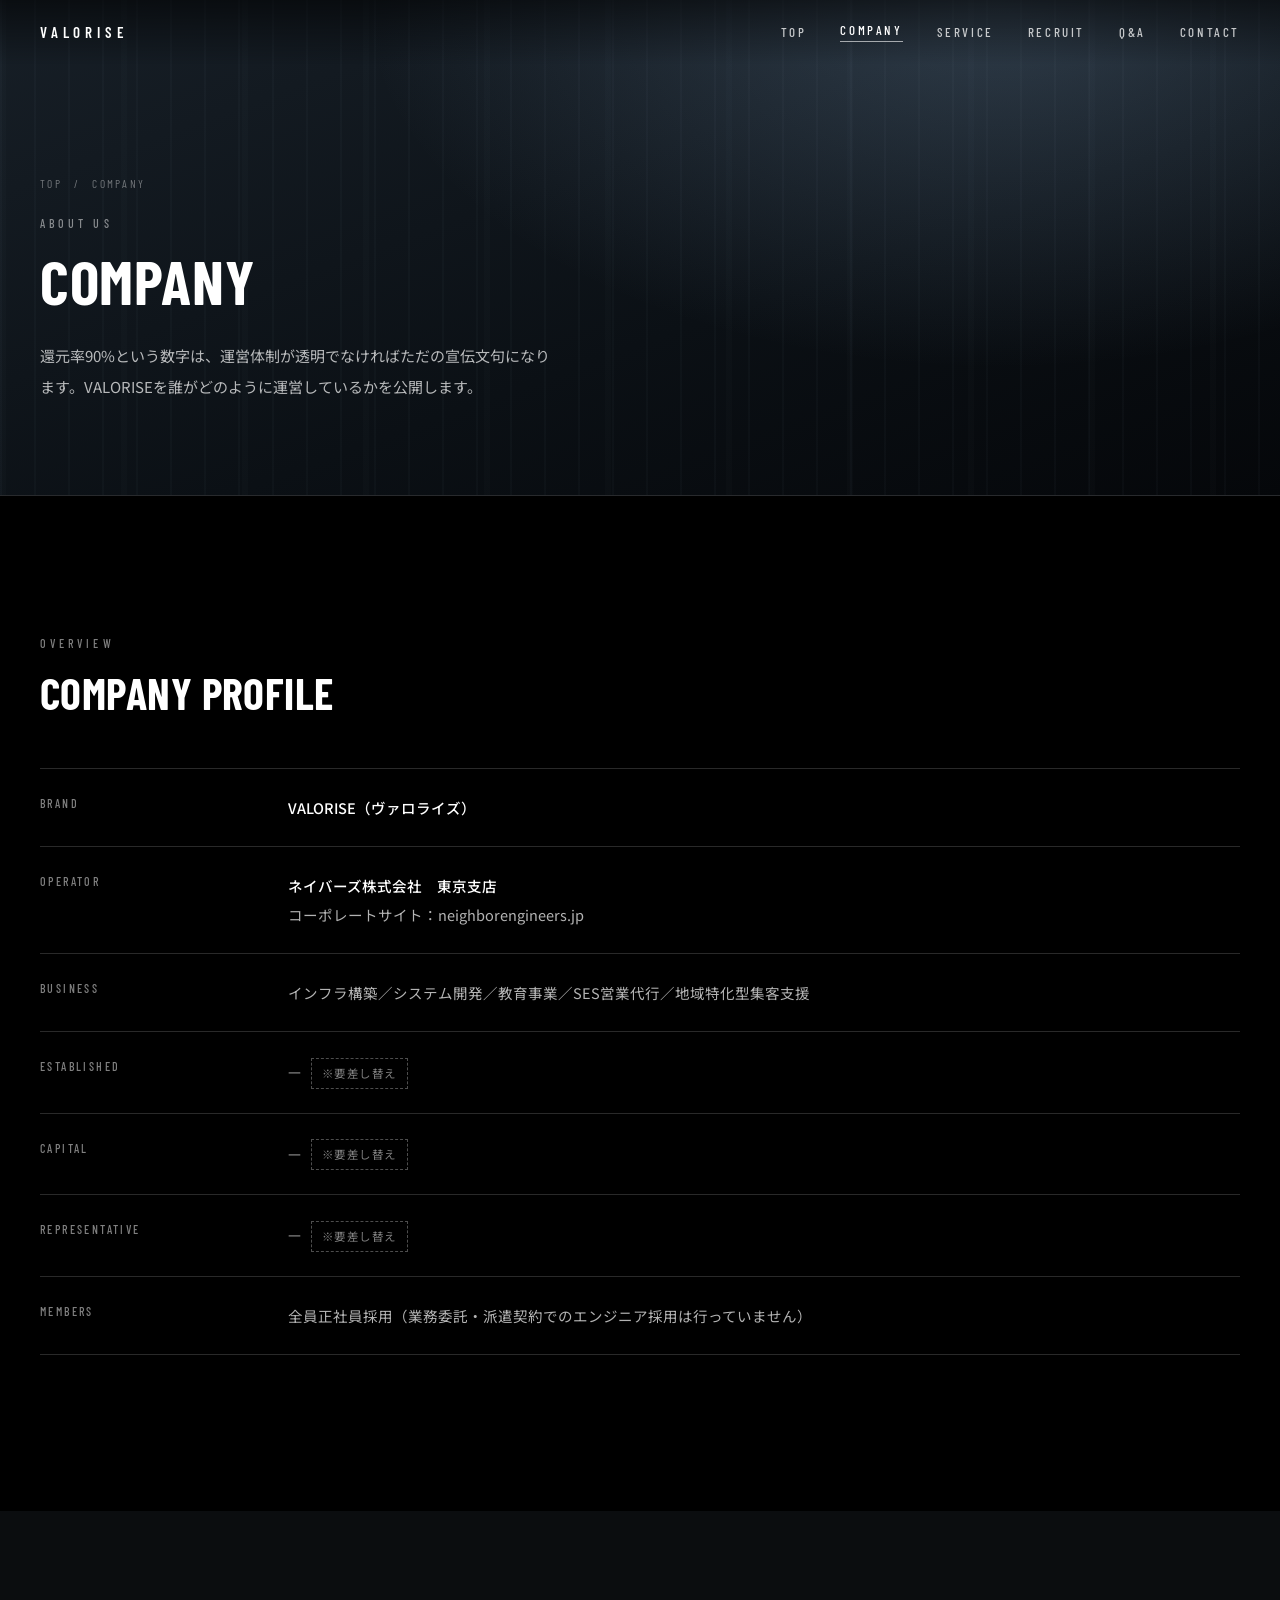
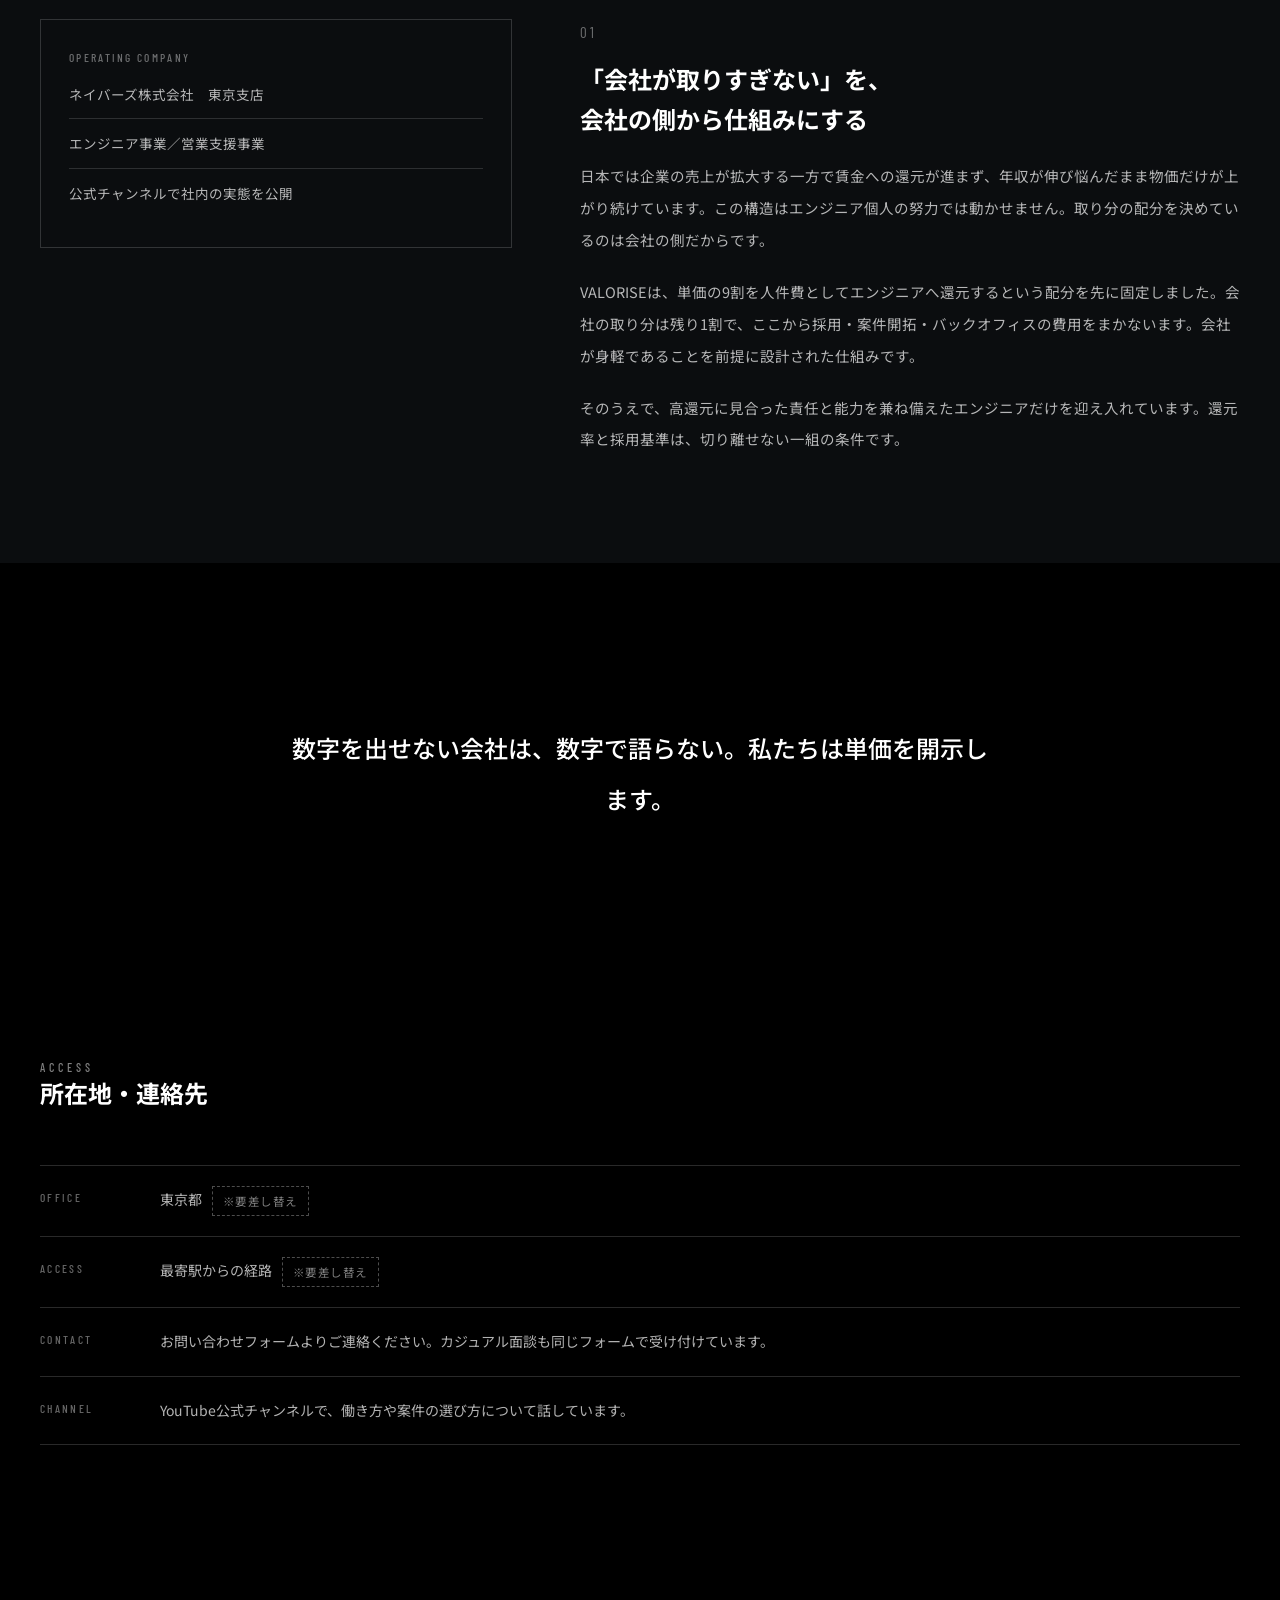
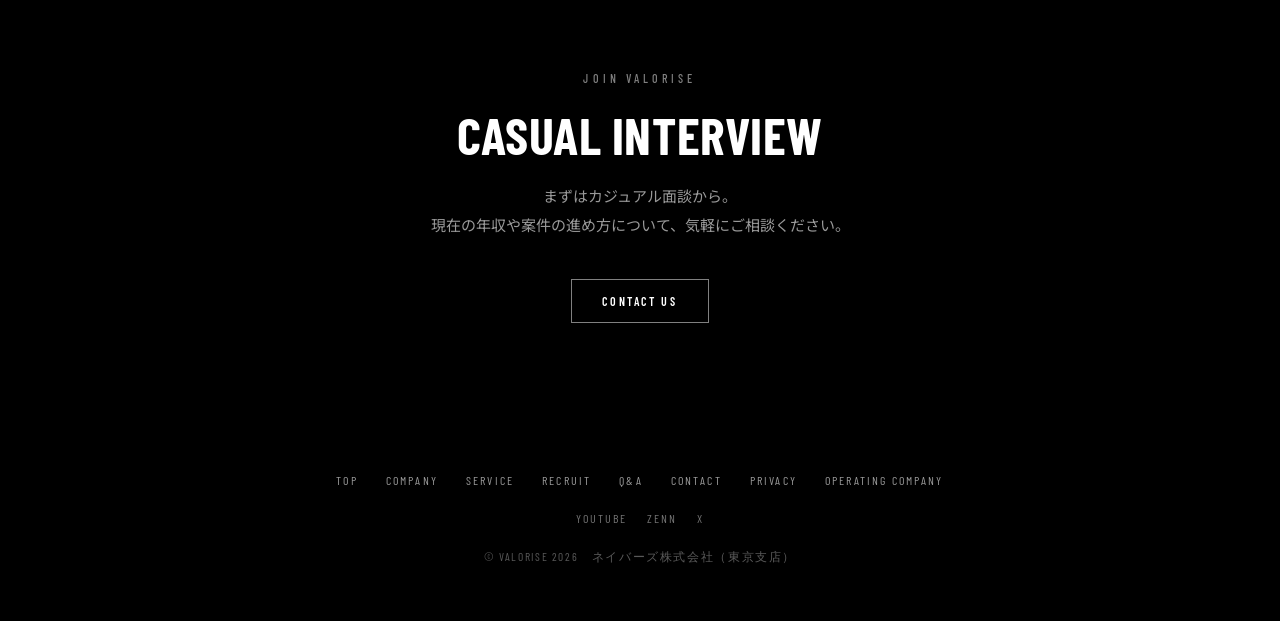
==== company.html @ 000426f8 "Add files via upload" ====
<!DOCTYPE html>
<html lang="ja">
<head>
<meta charset="UTF-8">
<meta name="viewport" content="width=device-width, initial-scale=1">
<title>COMPANY｜VALORISE</title>
<meta name="description" content="VALORISEの会社概要・運営会社（ネイバーズ株式会社 東京支店）・所在地。単価の9割をエンジニアへ還元する仕組みを、誰がどのような体制で運営しているかを公開しています。">
<link rel="preconnect" href="https://fonts.googleapis.com">
<link rel="preconnect" href="https://fonts.gstatic.com" crossorigin>
<link href="https://fonts.googleapis.com/css2?family=Barlow+Condensed:wght@500;600;700&family=Noto+Sans+JP:wght@400;500;700&display=swap" rel="stylesheet">
<link rel="stylesheet" href="style.css">
</head>
<body>

<a class="skip-link" href="#main">本文へスキップ</a>

<header class="site-header">
  <a class="logo" href="index.html">VALORISE</a>
  <nav class="global-nav">
    <a href="index.html">TOP</a>
    <a href="company.html" aria-current="page">COMPANY</a>
    <a href="service.html">SERVICE</a>
    <a href="recruit.html">RECRUIT</a>
    <a href="qa.html">Q&amp;A</a>
    <a href="contact.html">CONTACT</a>
  </nav>
  <button class="menu-toggle" type="button" aria-label="メニューを開く" aria-expanded="false" aria-controls="drawer">
    <span></span><span></span>
  </button>
</header>

<div class="drawer" id="drawer" hidden>
  <nav>
    <a href="index.html">TOP</a>
    <a href="company.html" aria-current="page">COMPANY</a>
    <a href="service.html">SERVICE</a>
    <a href="recruit.html">RECRUIT</a>
    <a href="qa.html">Q&amp;A</a>
    <a href="contact.html">CONTACT</a>
  </nav>
</div>

<main id="main">

  <section class="page-head">
    <div class="bg bg--head" data-fade></div>
    <div class="bg bg--hero-lines"></div>
    <div class="wrap page-head__body">
      <nav class="breadcrumb" aria-label="現在の位置">
        <a href="index.html">TOP</a><span aria-hidden="true">/</span><span>COMPANY</span>
      </nav>
      <span class="eyebrow" data-r>ABOUT US</span>
      <h1 class="display display--lg" data-r data-delay="120">COMPANY</h1>
      <p class="page-head__lead" data-r data-delay="200">還元率90%という数字は、運営体制が透明でなければただの宣伝文句になります。VALORISEを誰がどのように運営しているかを公開します。</p>
    </div>
  </section>

  <section class="section section--lg wrap">
    <div class="section-head" data-r>
      <span class="eyebrow">OVERVIEW</span>
      <h2 class="display display--sm">COMPANY PROFILE</h2>
    </div>
    <dl class="spec-table" data-r data-delay="100">
      <div>
        <dt>BRAND</dt>
        <dd><strong>VALORISE（ヴァロライズ）</strong></dd>
      </div>
      <div>
        <dt>OPERATOR</dt>
        <dd><strong>ネイバーズ株式会社　東京支店</strong><br>コーポレートサイト：<a href="https://neighborengineers.jp/" target="_blank" rel="noopener">neighborengineers.jp</a></dd>
      </div>
      <div>
        <dt>BUSINESS</dt>
        <dd>インフラ構築／システム開発／教育事業／SES営業代行／地域特化型集客支援</dd>
      </div>
      <div>
        <dt>ESTABLISHED</dt>
        <dd>—<span class="todo">※要差し替え</span></dd>
      </div>
      <div>
        <dt>CAPITAL</dt>
        <dd>—<span class="todo">※要差し替え</span></dd>
      </div>
      <div>
        <dt>REPRESENTATIVE</dt>
        <dd>—<span class="todo">※要差し替え</span></dd>
      </div>
      <div>
        <dt>MEMBERS</dt>
        <dd>全員正社員採用（業務委託・派遣契約でのエンジニア採用は行っていません）</dd>
      </div>
    </dl>
  </section>

  <section class="section section--panel wrap">
    <div class="feature">
      <div class="feature__aside" data-r>
        <span class="label">OPERATING COMPANY</span>
        <ul>
          <li>ネイバーズ株式会社　東京支店</li>
          <li>エンジニア事業／営業支援事業</li>
          <li>公式チャンネルで社内の実態を公開</li>
        </ul>
      </div>
      <div data-r data-delay="120">
        <span class="feature__num">01</span>
        <h2>「会社が取りすぎない」を、<br>会社の側から仕組みにする</h2>
        <p>日本では企業の売上が拡大する一方で賃金への還元が進まず、年収が伸び悩んだまま物価だけが上がり続けています。この構造はエンジニア個人の努力では動かせません。取り分の配分を決めているのは会社の側だからです。</p>
        <p>VALORISEは、単価の9割を人件費としてエンジニアへ還元するという配分を先に固定しました。会社の取り分は残り1割で、ここから採用・案件開拓・バックオフィスの費用をまかないます。会社が身軽であることを前提に設計された仕組みです。</p>
        <p>そのうえで、高還元に見合った責任と能力を兼ね備えたエンジニアだけを迎え入れています。還元率と採用基準は、切り離せない一組の条件です。</p>
      </div>
    </div>
  </section>

  <section class="statement wrap" data-r>
    <p>数字を出せない会社は、数字で語らない。私たちは単価を開示します。</p>
  </section>

  <section class="section section--sm wrap" id="access">
    <div class="section-head" data-r>
      <span class="eyebrow">ACCESS</span>
      <h2 class="heading-jp heading-jp--sm">所在地・連絡先</h2>
    </div>
    <ul class="row-list" data-r data-delay="100">
      <li><span class="label">OFFICE</span><span>東京都<span class="todo">※要差し替え</span></span></li>
      <li><span class="label">ACCESS</span><span>最寄駅からの経路<span class="todo">※要差し替え</span></span></li>
      <li><span class="label">CONTACT</span><span><a href="contact.html">お問い合わせフォーム</a>よりご連絡ください。カジュアル面談も同じフォームで受け付けています。</span></li>
      <li><span class="label">CHANNEL</span><span><a href="https://youtu.be/hJ2Kjz0I5BU" target="_blank" rel="noopener">YouTube公式チャンネル</a>で、働き方や案件の選び方について話しています。</span></li>
    </ul>
  </section>

  <section class="cta wrap" data-r>
    <span class="eyebrow">JOIN VALORISE</span>
    <h2 class="display display--md">CASUAL INTERVIEW</h2>
    <p>まずはカジュアル面談から。<br>現在の年収や案件の進め方について、気軽にご相談ください。</p>
    <a class="btn-ghost" href="contact.html">CONTACT US</a>
  </section>

</main>

<footer class="site-footer">
  <nav>
    <a href="index.html">TOP</a>
    <a href="company.html">COMPANY</a>
    <a href="service.html">SERVICE</a>
    <a href="recruit.html">RECRUIT</a>
    <a href="qa.html">Q&amp;A</a>
    <a href="contact.html">CONTACT</a>
    <a href="privacy.html">PRIVACY</a>
    <a href="https://neighborengineers.jp/" target="_blank" rel="noopener">OPERATING COMPANY</a>
  </nav>
  <div class="social">
    <a href="https://youtu.be/hJ2Kjz0I5BU" target="_blank" rel="noopener">YOUTUBE</a>
    <a href="https://zenn.dev/" target="_blank" rel="noopener">ZENN</a>
    <a href="https://x.com/" target="_blank" rel="noopener">X</a>
  </div>
  <p class="copyright">© VALORISE 2026　ネイバーズ株式会社（東京支店）</p>
</footer>

<script src="script.js"></script>
</body>
</html>
---- style.css ----
/* ============================================================
   VALORISE — top page
   ============================================================ */

:root {
  --bg: #000;
  --bg-panel: #0b0d0f;
  --bg-panel-hover: #15181b;
  --text: #fff;
  --text-70: rgba(255, 255, 255, .7);
  --text-60: rgba(255, 255, 255, .6);
  --text-50: rgba(255, 255, 255, .5);
  --text-40: rgba(255, 255, 255, .4);
  --line: rgba(255, 255, 255, .16);
  --line-soft: rgba(255, 255, 255, .14);
  --font-en: "Barlow Condensed", sans-serif;
  --font-jp: "Noto Sans JP", sans-serif;
  --pad-x: 40px;
  --ease: cubic-bezier(.22, .7, .2, 1);
  /* セクション余白は3段階。重要度の低い面ほど狭くする */
  --sec-lg: 140px;
  --sec-md: 108px;
  --sec-sm: 76px;
}

*, *::before, *::after { box-sizing: border-box; }

html { scroll-behavior: smooth; }

body {
  margin: 0;
  background: var(--bg);
  color: var(--text);
  font-family: var(--font-jp);
  -webkit-font-smoothing: antialiased;
  overflow-x: hidden;
}

a { color: inherit; text-decoration: none; }
a:hover { color: #9aa0a6; }

:focus-visible {
  outline: 2px solid #fff;
  outline-offset: 3px;
}

.skip-link {
  position: absolute;
  left: -9999px;
  top: 0;
  z-index: 60;
  padding: 12px 20px;
  background: #ffffff;
  color: #000000;
  font-size: 13px;
}
.skip-link:focus {
  left: var(--pad-x);
  top: 10px;
  color: #000000;
}

[id] { scroll-margin-top: 96px; }

h1, h2, h3, p, ul { margin: 0; }
ul { padding: 0; list-style: none; }

.wrap { padding-left: var(--pad-x); padding-right: var(--pad-x); }

/* --- shared type --------------------------------------------------- */

.eyebrow {
  display: block;
  font-family: var(--font-en);
  font-size: 12px;
  font-weight: 500;
  letter-spacing: .34em;
  color: var(--text-50);
}

.label {
  font-family: var(--font-en);
  font-size: 11.5px;
  font-weight: 500;
  letter-spacing: .2em;
  color: var(--text-40);
}

.display {
  font-family: var(--font-en);
  font-weight: 700;
  letter-spacing: .01em;
  line-height: 1.06;
}
.display--md { font-size: 52px; }
.display--sm { font-size: 44px; }

.heading-jp { font-size: 26px; line-height: 1.7; font-weight: 700; }
.heading-jp--sm { font-size: 24px; line-height: 1.6; }

.lead {
  font-size: 15px;
  line-height: 2.05;
  color: var(--text-70);
  max-width: 32em;
  text-wrap: pretty;
}

.btn-ghost {
  display: inline-flex;
  align-items: center;
  gap: 14px;
  padding: 14px 30px;
  border: 1px solid rgba(255, 255, 255, .5);
  font-family: var(--font-en);
  font-size: 12px;
  font-weight: 600;
  letter-spacing: .22em;
  transition: background-color .3s var(--ease), color .3s var(--ease), border-color .3s var(--ease);
}
.btn-ghost:hover { background: #fff; color: #000; border-color: #fff; }

/* --- decorative background layers ---------------------------------- */

.bg { position: absolute; inset: 0; z-index: 0; }
.scrim { position: absolute; inset: 0; z-index: 1; pointer-events: none; }

.bg--hero {
  background:
    radial-gradient(90% 70% at 68% 22%, rgba(122, 160, 200, .30) 0%, rgba(0, 0, 0, 0) 62%),
    linear-gradient(180deg, #1b2733 0%, #0d141b 55%, #05080b 100%);
}
.bg--hero-lines {
  opacity: .5;
  background:
    repeating-linear-gradient(90deg, rgba(190, 215, 240, .05) 0 2px, rgba(0, 0, 0, 0) 2px 34px),
    repeating-linear-gradient(90deg, rgba(190, 215, 240, .03) 0 6px, rgba(0, 0, 0, 0) 6px 121px);
}
.scrim--bottom {
  background: linear-gradient(180deg, rgba(0, 0, 0, .25) 0%, rgba(0, 0, 0, 0) 35%, rgba(0, 0, 0, .85) 100%);
}

.bg--model { background: radial-gradient(110% 75% at 50% 42%, #101c28 0%, #05070a 72%); }
.bg--grid {
  opacity: .55;
  background:
    linear-gradient(rgba(140, 180, 220, .055) 1px, rgba(0, 0, 0, 0) 1px) 0 0 / 100% 40px,
    linear-gradient(90deg, rgba(140, 180, 220, .055) 1px, rgba(0, 0, 0, 0) 1px) 0 0 / 40px 100%;
  -webkit-mask-image: radial-gradient(80% 70% at 50% 45%, #000 20%, transparent 100%);
          mask-image: radial-gradient(80% 70% at 50% 45%, #000 20%, transparent 100%);
}

.bg--about {
  background:
    radial-gradient(70% 90% at 82% 18%, rgba(200, 220, 240, .20) 0%, rgba(0, 0, 0, 0) 60%),
    linear-gradient(45deg, #080a0c 0%, #141a20 52%, #232c34 100%);
}
.bg--about-lines {
  opacity: .4;
  background: repeating-linear-gradient(115deg, rgba(200, 220, 240, .05) 0 26px, rgba(0, 0, 0, 0) 26px 148px);
}
.scrim--left {
  background: linear-gradient(90deg, rgba(0, 0, 0, .85) 0%, rgba(0, 0, 0, .5) 55%, rgba(0, 0, 0, .2) 100%);
}

/* --- header --------------------------------------------------------- */

.site-header {
  position: fixed;
  top: 0; left: 0; right: 0;
  z-index: 30;
  display: flex;
  align-items: center;
  justify-content: space-between;
  padding: 22px var(--pad-x);
  background: linear-gradient(180deg, rgba(0, 0, 0, .55), rgba(0, 0, 0, 0));
}

.logo {
  font-family: var(--font-en);
  font-size: 15px;
  font-weight: 600;
  letter-spacing: .32em;
}

.global-nav {
  display: flex;
  align-items: center;
  gap: 34px;
  font-family: var(--font-en);
  font-size: 13px;
  font-weight: 500;
  letter-spacing: .2em;
  color: rgba(255, 255, 255, .75);
}

.menu-toggle {
  display: flex;
  flex-direction: column;
  gap: 5px;
  width: 26px;
  padding: 6px 2px;
  background: none;
  border: 0;
  cursor: pointer;
}
.menu-toggle span {
  display: block;
  height: 1px;
  background: #fff;
  transition: transform .3s var(--ease), opacity .3s var(--ease);
}
.menu-toggle[aria-expanded="true"] span:first-child { transform: translateY(3px) rotate(45deg); }
.menu-toggle[aria-expanded="true"] span:last-child { transform: translateY(-3px) rotate(-45deg); }

.drawer {
  position: fixed;
  inset: 0;
  z-index: 29;
  background: rgba(0, 0, 0, .96);
  display: flex;
  align-items: center;
  justify-content: center;
}
.drawer[hidden] { display: none; }
.drawer nav {
  display: flex;
  flex-direction: column;
  gap: 28px;
  text-align: center;
  font-family: var(--font-en);
  font-size: 22px;
  font-weight: 600;
  letter-spacing: .22em;
}

/* --- hero ----------------------------------------------------------- */

.hero {
  position: relative;
  min-height: 620px;
  height: 92vh;
  display: flex;
  align-items: flex-end;
  background: #111;
}
.hero__body { position: relative; z-index: 2; padding-bottom: 76px; }
.hero__title {
  margin-top: 22px;
  font-family: var(--font-en);
  font-size: 66px;
  font-weight: 700;
  line-height: 1.02;
  letter-spacing: .01em;
}
.hero__lead {
  margin-top: 26px;
  font-size: 16px;
  line-height: 1.9;
  font-weight: 500;
  max-width: 24em;
}
.hero .btn-ghost { margin-top: 36px; }

/* --- 90% model ------------------------------------------------------ */

.model {
  position: relative;
  min-height: 720px;
  display: flex;
  align-items: center;
  background: #05070a;
}
.model__body {
  position: relative;
  z-index: 2;
  width: 100%;
  padding-top: 120px;
  padding-bottom: 120px;
  display: grid;
  grid-template-columns: 1fr 1fr;
  gap: 64px;
  align-items: center;
}
.model__body > * { min-width: 0; }
.model .display { margin-top: 22px; }
.model .lead { margin-top: 26px; }

.split { display: flex; align-items: stretch; border: 1px solid var(--line); }
.split__major { flex: 9; position: relative; padding: 30px 28px; }
.split__minor { flex: 1; padding: 30px 18px; border-left: 1px solid var(--line); }
.split__bar { position: absolute; inset: 0; background: rgba(255, 255, 255, .1); }
.split__major > *:not(.split__bar) { position: relative; }
.split__num {
  margin-top: 10px;
  font-family: var(--font-en);
  font-size: 52px;
  font-weight: 700;
  line-height: 1;
}
.split__num--sm { font-size: 26px; color: rgba(255, 255, 255, .55); }
.split__note { margin-top: 10px; font-size: 13px; color: var(--text-60); }

.facts {
  display: grid;
  grid-template-columns: repeat(3, 1fr);
  border: 1px solid var(--line);
  border-top: 0;
}
.facts > div { padding: 22px 24px; }
.facts > div + div { border-left: 1px solid var(--line); }
.facts p { margin-top: 8px; font-size: 14px; font-weight: 500; }

/* --- statement ------------------------------------------------------ */

.statement { padding-top: 160px; padding-bottom: 160px; text-align: center; }
.statement p {
  margin: 0 auto;
  max-width: 30em;
  font-size: 24px;
  line-height: 2.1;
  font-weight: 500;
  text-wrap: pretty;
}

/* --- about ---------------------------------------------------------- */

.about {
  position: relative;
  min-height: 680px;
  display: flex;
  align-items: center;
  background: #0a0c0e;
}
.about__body {
  position: relative;
  z-index: 2;
  max-width: 760px;
  padding-top: 120px;
  padding-bottom: 120px;
}
.about__body h2 { margin-top: 22px; }
.about__body p {
  margin-top: 24px;
  font-size: 14.5px;
  line-height: 2.2;
  color: var(--text-70);
}

/* --- four reasons --------------------------------------------------- */

.reasons { padding-top: 130px; padding-bottom: 130px; }
.section-head { margin-bottom: 52px; }
.section-head .display { margin-top: 20px; }

.reason-grid {
  display: grid;
  grid-template-columns: repeat(4, 1fr);
  gap: 1px;
  background: var(--line-soft);
}
.reason-grid > * { min-width: 0; }
.reason-grid article { background: var(--bg-panel); padding: 38px 28px 46px; }
.reason-grid h3 {
  margin: 26px 0 14px;
  font-family: var(--font-en);
  font-size: 20px;
  font-weight: 600;
  letter-spacing: .06em;
}
.reason-grid p { font-size: 13px; line-height: 2; color: var(--text-60); }

/* --- service -------------------------------------------------------- */

.service { padding-bottom: 130px; }
.service h2 { margin-top: 20px; }

.stack { display: flex; flex-wrap: wrap; gap: 10px; margin-top: 32px; }
.stack li {
  padding: 11px 20px;
  border: 1px solid rgba(255, 255, 255, .2);
  font-family: var(--font-en);
  font-size: 13px;
  letter-spacing: .1em;
}
.stack__todo {
  border-style: dashed !important;
  border-color: rgba(255, 255, 255, .25) !important;
  font-family: var(--font-jp) !important;
  font-size: 12.5px !important;
  color: rgba(255, 255, 255, .45);
}

/* --- explore cards -------------------------------------------------- */

.explore {
  display: grid;
  grid-template-columns: repeat(4, 1fr);
  gap: 1px;
  background: var(--line-soft);
  border-top: 1px solid var(--line-soft);
  border-bottom: 1px solid var(--line-soft);
}
.explore > * { min-width: 0; }
.explore a {
  background: var(--bg-panel);
  padding: 56px 30px 40px;
  min-height: 300px;
  display: flex;
  flex-direction: column;
  justify-content: space-between;
  transition: background-color .3s var(--ease);
}
.explore a:hover { background: var(--bg-panel-hover); color: #fff; }
.explore h3 {
  margin: 20px 0 12px;
  font-family: var(--font-en);
  font-size: 24px;
  font-weight: 600;
  letter-spacing: .08em;
}
.explore p { font-size: 13px; line-height: 1.95; color: var(--text-60); }
.explore .arrow { font-family: var(--font-en); font-size: 18px; }

/* --- cta ------------------------------------------------------------ */

.cta { padding-top: 150px; padding-bottom: 150px; text-align: center; }
.cta .display { margin-top: 22px; }
.cta > p { margin-top: 20px; font-size: 15px; line-height: 1.9; color: var(--text-60); }
.cta .btn-ghost { margin-top: 40px; }

/* --- footer --------------------------------------------------------- */

.site-footer {
  padding: 0 var(--pad-x) 56px;
  display: flex;
  flex-direction: column;
  align-items: center;
  gap: 24px;
}
.site-footer nav {
  display: flex;
  flex-wrap: wrap;
  justify-content: center;
  gap: 28px;
  font-family: var(--font-en);
  font-size: 12px;
  letter-spacing: .18em;
  color: var(--text-60);
}
.social {
  display: flex;
  gap: 20px;
  font-family: var(--font-en);
  font-size: 12px;
  letter-spacing: .16em;
  color: rgba(255, 255, 255, .45);
}
.copyright {
  font-family: var(--font-en);
  font-size: 11.5px;
  letter-spacing: .14em;
  color: rgba(255, 255, 255, .35);
}

/* --- lower pages: shell --------------------------------------------- */

.display--lg { font-size: 62px; }

.section { padding-top: var(--sec-md); padding-bottom: var(--sec-md); }
.section--lg { padding-top: var(--sec-lg); padding-bottom: var(--sec-lg); }
.section--sm { padding-top: var(--sec-sm); padding-bottom: var(--sec-sm); }
.section--panel { background: var(--bg-panel); }

.bg--head {
  background:
    radial-gradient(80% 120% at 78% 0%, rgba(140, 175, 210, .26) 0%, rgba(0, 0, 0, 0) 62%),
    linear-gradient(160deg, #171f27 0%, #0b1015 60%, #05070a 100%);
}

.page-head {
  position: relative;
  background: #05070a;
  border-bottom: 1px solid var(--line-soft);
}
.page-head__body {
  position: relative;
  z-index: 2;
  padding-top: 176px;
  padding-bottom: 92px;
}
.page-head h1 { margin-top: 18px; }
.page-head__lead {
  margin-top: 26px;
  max-width: 34em;
  font-size: 15px;
  line-height: 2.1;
  color: var(--text-70);
  text-wrap: pretty;
}

.breadcrumb {
  display: flex;
  gap: 12px;
  margin-bottom: 26px;
  font-family: var(--font-en);
  font-size: 11.5px;
  letter-spacing: .2em;
  color: var(--text-40);
}

.global-nav a[aria-current="page"],
.drawer a[aria-current="page"] { color: #fff; }
.global-nav a[aria-current="page"] { border-bottom: 1px solid rgba(255, 255, 255, .6); padding-bottom: 3px; }

/* --- lower pages: content blocks ------------------------------------ */

.spec-table { border-top: 1px solid var(--line); }
.spec-table > div {
  display: grid;
  grid-template-columns: 224px 1fr;
  gap: 24px;
  padding: 24px 0;
  border-bottom: 1px solid var(--line);
}
.spec-table dt {
  font-family: var(--font-en);
  font-size: 12px;
  font-weight: 500;
  letter-spacing: .2em;
  color: var(--text-50);
  padding-top: 3px;
}
.spec-table dd {
  margin: 0;
  font-size: 14.5px;
  line-height: 2;
  color: var(--text-70);
}
.spec-table dd strong { font-weight: 500; color: #fff; }

.feature {
  display: grid;
  grid-template-columns: 5fr 7fr;
  gap: 68px;
  align-items: start;
}
.feature > * { min-width: 0; }
.feature--rev { grid-template-columns: 7fr 5fr; }
.feature__num {
  font-family: var(--font-en);
  font-size: 15px;
  letter-spacing: .2em;
  color: var(--text-40);
}
.feature h2 {
  margin: 16px 0 22px;
  font-size: 24px;
  line-height: 1.65;
  font-weight: 700;
}
.feature p {
  font-size: 14.5px;
  line-height: 2.2;
  color: var(--text-70);
}
.feature p + p { margin-top: 20px; }
.feature__aside {
  border: 1px solid var(--line);
  padding: 30px 28px;
}
.feature__aside .label { display: block; }
.feature__aside ul { margin-top: 18px; }
.feature__aside li {
  padding: 12px 0;
  font-size: 13.5px;
  line-height: 1.8;
  color: var(--text-70);
  border-top: 1px solid var(--line-soft);
}
.feature__aside li:first-child { border-top: 0; padding-top: 0; }

.minor-cols {
  display: grid;
  grid-template-columns: repeat(3, 1fr);
  gap: 44px;
}
.minor-cols > * { min-width: 0; }
.minor-cols h3 {
  font-size: 16px;
  font-weight: 700;
  line-height: 1.7;
  margin-bottom: 12px;
}
.minor-cols p { font-size: 13px; line-height: 2; color: var(--text-60); }

.row-list { border-top: 1px solid var(--line); }
.row-list > li,
.row-list > div {
  display: grid;
  grid-template-columns: 96px 1fr;
  gap: 24px;
  padding: 20px 0;
  border-bottom: 1px solid var(--line);
  font-size: 14px;
  line-height: 1.95;
  color: var(--text-70);
}

.timeline { counter-reset: step; margin: 0; padding: 0; list-style: none; }
.timeline li {
  position: relative;
  padding: 0 0 34px 40px;
  border-left: 1px solid var(--line);
}
.timeline li:last-child { border-left-color: transparent; padding-bottom: 0; }
.timeline li::before {
  counter-increment: step;
  content: counter(step, decimal-leading-zero);
  position: absolute;
  left: -20px;
  top: -2px;
  width: 40px;
  text-align: center;
  background: var(--bg);
  font-family: var(--font-en);
  font-size: 12px;
  letter-spacing: .12em;
  color: var(--text-50);
}
.section--panel .timeline li::before { background: var(--bg-panel); }
.timeline h3 {
  font-size: 16px;
  font-weight: 700;
  margin-bottom: 8px;
  line-height: 1.6;
}
.timeline p { font-size: 13.5px; line-height: 2; color: var(--text-60); }

.big-stats {
  display: grid;
  grid-template-columns: repeat(3, 1fr);
  border: 1px solid var(--line);
}
.big-stats > div { padding: 40px 32px 44px; }
.big-stats > div + div { border-left: 1px solid var(--line); }
.big-stats .num {
  margin-top: 14px;
  font-family: var(--font-en);
  font-size: 56px;
  font-weight: 700;
  line-height: 1;
}
.big-stats p { margin-top: 14px; font-size: 13px; line-height: 1.95; color: var(--text-60); }

/* --- faq -------------------------------------------------------------- */

.faq-group + .faq-group { margin-top: 64px; }
.faq-group > .label { display: block; margin-bottom: 20px; }
.faq { border-top: 1px solid var(--line); }
.faq details { border-bottom: 1px solid var(--line); }
.faq summary {
  display: flex;
  justify-content: space-between;
  align-items: baseline;
  gap: 24px;
  padding: 24px 0;
  cursor: pointer;
  font-size: 15.5px;
  line-height: 1.8;
  font-weight: 500;
  list-style: none;
}
.faq summary::-webkit-details-marker { display: none; }
.faq summary::after {
  content: "+";
  flex: none;
  font-family: var(--font-en);
  font-size: 20px;
  color: var(--text-50);
  transition: transform .3s var(--ease);
}
.faq details[open] summary::after { transform: rotate(45deg); }
.faq .answer {
  padding: 0 48px 28px 0;
  font-size: 14px;
  line-height: 2.15;
  color: var(--text-70);
}

/* --- contact form ---------------------------------------------------- */

.contact-grid {
  display: grid;
  grid-template-columns: 7fr 5fr;
  gap: 76px;
  align-items: start;
}
.contact-grid > * { min-width: 0; }

.field + .field { margin-top: 26px; }
.field label {
  display: block;
  margin-bottom: 10px;
  font-size: 13px;
  letter-spacing: .04em;
  color: var(--text-70);
}
.req {
  margin-left: 8px;
  font-family: var(--font-en);
  font-size: 10.5px;
  letter-spacing: .16em;
  color: rgba(214, 176, 120, .95);
}
.field input,
.field select,
.field textarea {
  width: 100%;
  padding: 14px 16px;
  background: #0b0d0f;
  border: 1px solid var(--line);
  color: #ffffff;
  font-family: var(--font-jp);
  font-size: 14.5px;
  transition: border-color .25s var(--ease);
}
.field textarea { min-height: 170px; resize: vertical; }
.field input:focus,
.field select:focus,
.field textarea:focus { border-color: rgba(255, 255, 255, .55); }
.field [aria-invalid="true"] { border-color: #e0736a; }
.field .error {
  display: block;
  margin-top: 8px;
  font-size: 12.5px;
  color: #f0938b;
}
.field .error:empty { display: none; }

.consent {
  margin-top: 30px;
  display: flex;
  align-items: flex-start;
  gap: 12px;
  font-size: 13px;
  line-height: 1.9;
  color: var(--text-70);
}
.consent input {
  flex: none;
  width: 16px;
  height: 16px;
  margin-top: 4px;
  accent-color: #ffffff;
}
.consent a { text-decoration: underline; text-underline-offset: 3px; }
.consent + .error {
  display: block;
  margin-top: 8px;
  font-size: 12.5px;
  color: #f0938b;
}
.consent + .error:empty { display: none; }

.btn-solid {
  margin-top: 36px;
  display: inline-flex;
  align-items: center;
  gap: 14px;
  padding: 16px 44px;
  background: #ffffff;
  color: #000000;
  border: 1px solid #ffffff;
  font-family: var(--font-en);
  font-size: 12px;
  font-weight: 600;
  letter-spacing: .22em;
  cursor: pointer;
  transition: background-color .3s var(--ease), color .3s var(--ease);
}
.btn-solid:hover { background: #000000; color: #ffffff; }

.form-status {
  margin-top: 24px;
  font-size: 13.5px;
  line-height: 1.9;
  color: var(--text-70);
}
.form-status:empty { display: none; }

.aside-block + .aside-block { margin-top: 40px; }
.aside-block .label { display: block; margin-bottom: 14px; }
.aside-block p { font-size: 14px; line-height: 2.05; color: var(--text-70); }

/* --- legal ------------------------------------------------------------ */

.legal { max-width: 44em; }
.legal h2 {
  margin-top: 52px;
  font-size: 17px;
  font-weight: 700;
  line-height: 1.7;
}
.legal h2:first-child { margin-top: 0; }
.legal p,
.legal li {
  margin-top: 16px;
  font-size: 14px;
  line-height: 2.15;
  color: var(--text-70);
}
.legal ul { margin-top: 8px; }
.legal li { padding-left: 1.2em; text-indent: -1.2em; }

.todo {
  display: inline-block;
  margin-left: 10px;
  padding: 3px 10px;
  border: 1px dashed rgba(255, 255, 255, .3);
  font-size: 11.5px;
  letter-spacing: .04em;
  color: rgba(255, 255, 255, .5);
  vertical-align: middle;
}

/* --- scroll reveal --------------------------------------------------- */

.js-reveal [data-r] {
  opacity: 0;
  transform: translateY(30px);
  transition: opacity 1s var(--ease), transform 1s var(--ease);
}
.js-reveal [data-r].in { opacity: 1; transform: none; }

.js-reveal [data-fade] { opacity: 0; transition: opacity 1.4s ease; }
.js-reveal [data-fade].in { opacity: 1; }

.js-reveal [data-bar] {
  transform: scaleX(0);
  transform-origin: left;
  transition: transform 1.4s var(--ease);
}
.js-reveal [data-bar].in { transform: scaleX(1); }

@media (prefers-reduced-motion: reduce) {
  html { scroll-behavior: auto; }
  .js-reveal [data-r],
  .js-reveal [data-fade],
  .js-reveal [data-bar] { opacity: 1; transform: none; transition: none; }
}

/* --- responsive ------------------------------------------------------ */

@media (max-width: 1000px) {
  :root { --pad-x: 24px; }
  .global-nav { display: none; }
  .model__body { grid-template-columns: 1fr; gap: 48px; }
  .reason-grid,
  .explore { grid-template-columns: 1fr 1fr; }
  .facts { grid-template-columns: 1fr; }
  .facts > div + div { border-left: 0; border-top: 1px solid var(--line); }
  .hero__title { font-size: 44px; }
  .display--md { font-size: 40px; }
  .display--sm { font-size: 34px; }
  .statement p { font-size: 20px; }
}

@media (min-width: 1001px) {
  .menu-toggle { display: none; }
  .drawer { display: none !important; }
}

@media (max-width: 1000px) {
  :root { --sec-lg: 96px; --sec-md: 80px; --sec-sm: 60px; }
  .display--lg { font-size: 42px; }
  .feature,
  .feature--rev { grid-template-columns: 1fr; gap: 36px; }
  .contact-grid { grid-template-columns: 1fr; gap: 52px; }
  .minor-cols { grid-template-columns: 1fr; gap: 32px; }
  .page-head__body { padding-top: 148px; padding-bottom: 68px; }
}

@media (max-width: 600px) {
  .hero { height: auto; min-height: 0; padding-top: 180px; }
  .display--lg { font-size: 34px; }
  .spec-table > div,
  .row-list > li,
  .row-list > div { grid-template-columns: 1fr; gap: 8px; }
  .big-stats { grid-template-columns: 1fr; }
  .big-stats > div + div { border-left: 0; border-top: 1px solid var(--line); }
  .big-stats .num { font-size: 44px; }
  .faq .answer { padding-right: 0; }
  .hero__title { font-size: 36px; }
  .reason-grid,
  .explore { grid-template-columns: 1fr; }
  .explore a { min-height: 0; padding: 40px 24px 32px; }
  .statement { padding-top: 100px; padding-bottom: 100px; }
  .reasons, .cta { padding-top: 90px; padding-bottom: 90px; }
  .service { padding-bottom: 90px; }
  .about__body, .model__body { padding-top: 90px; padding-bottom: 90px; }
}
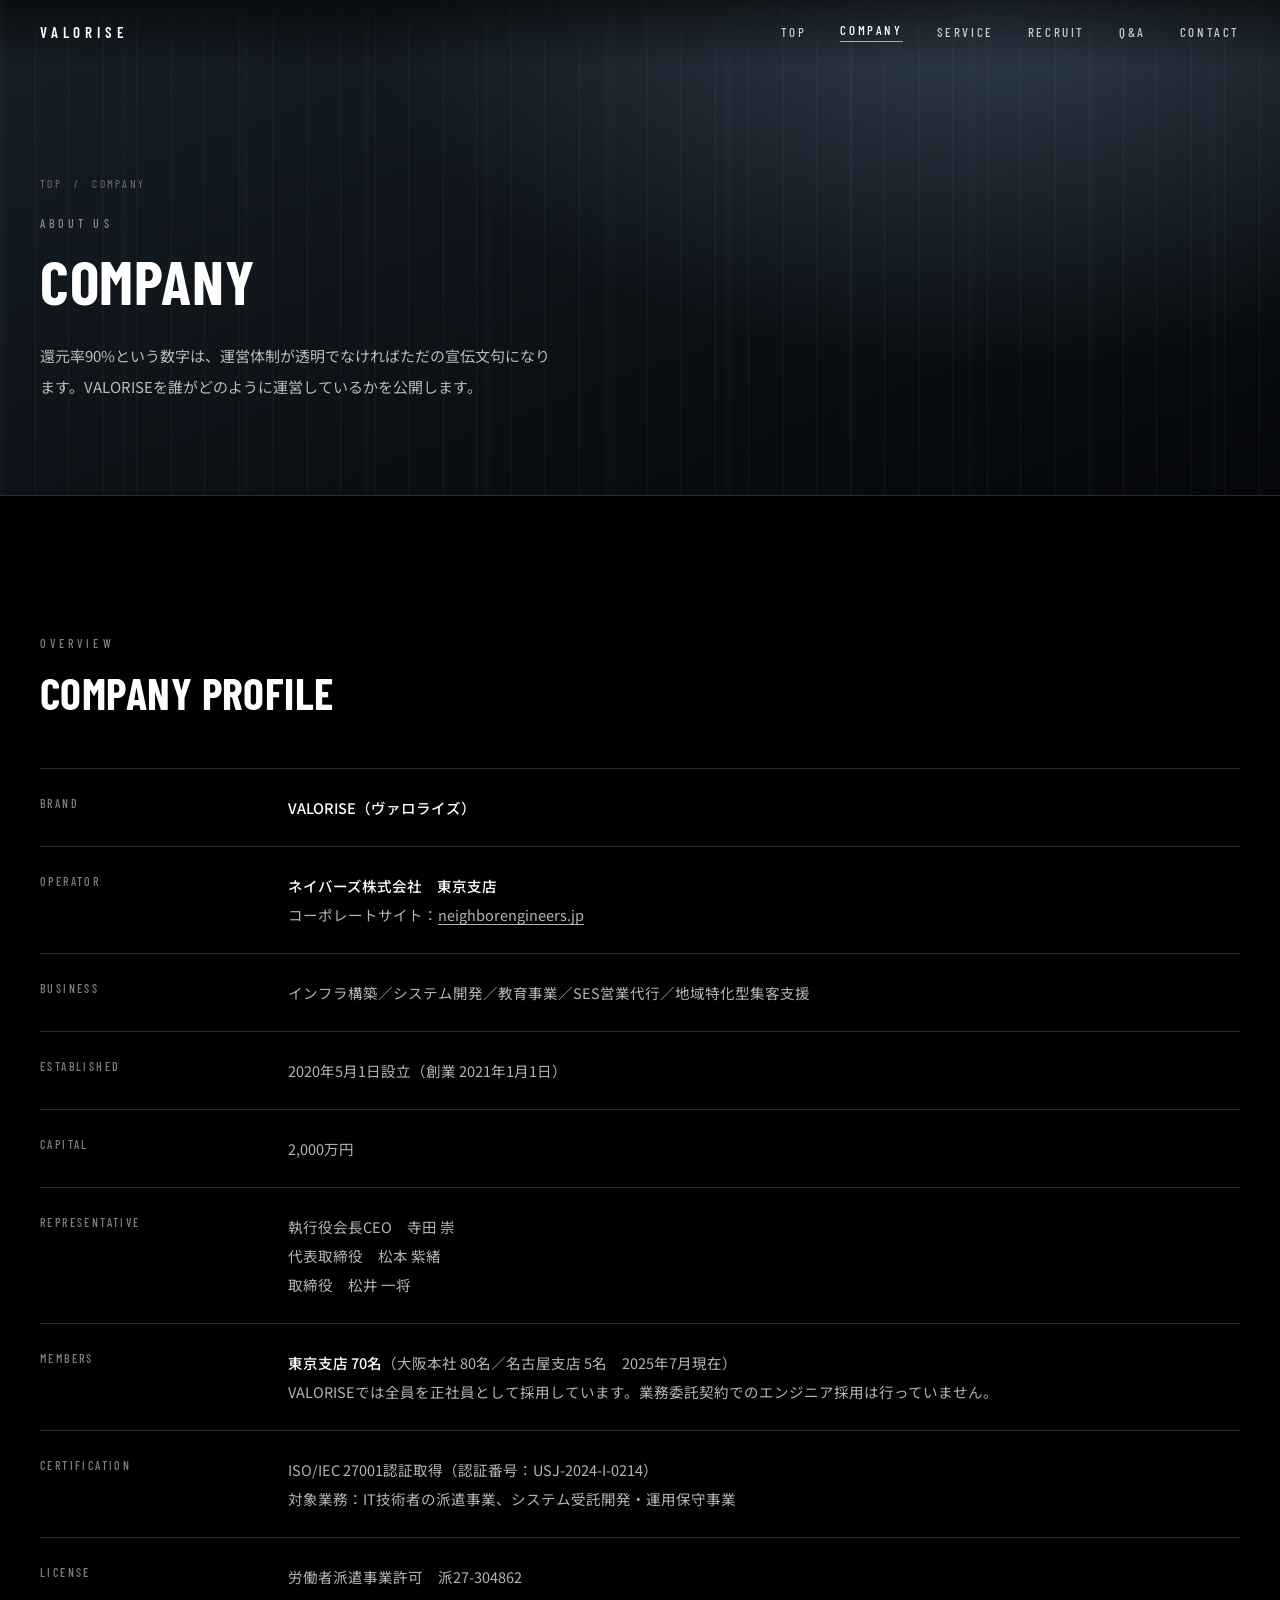
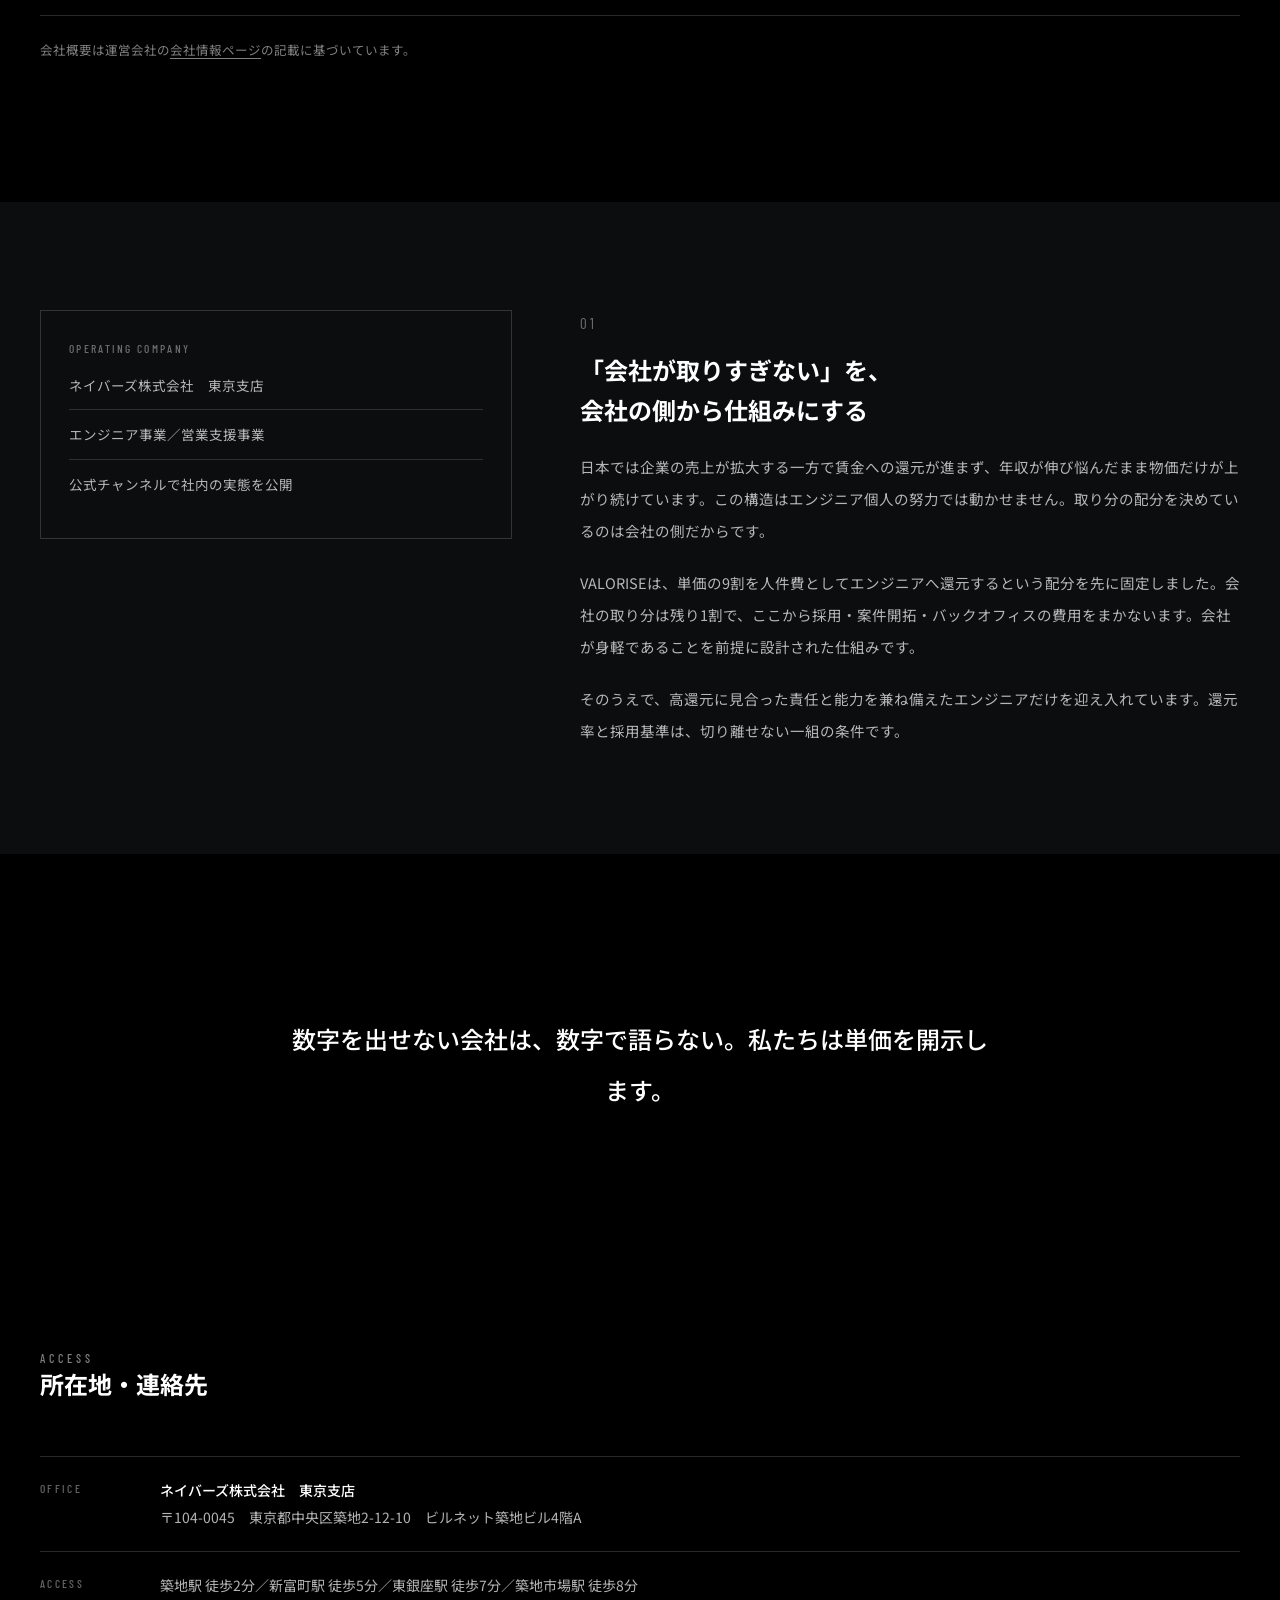
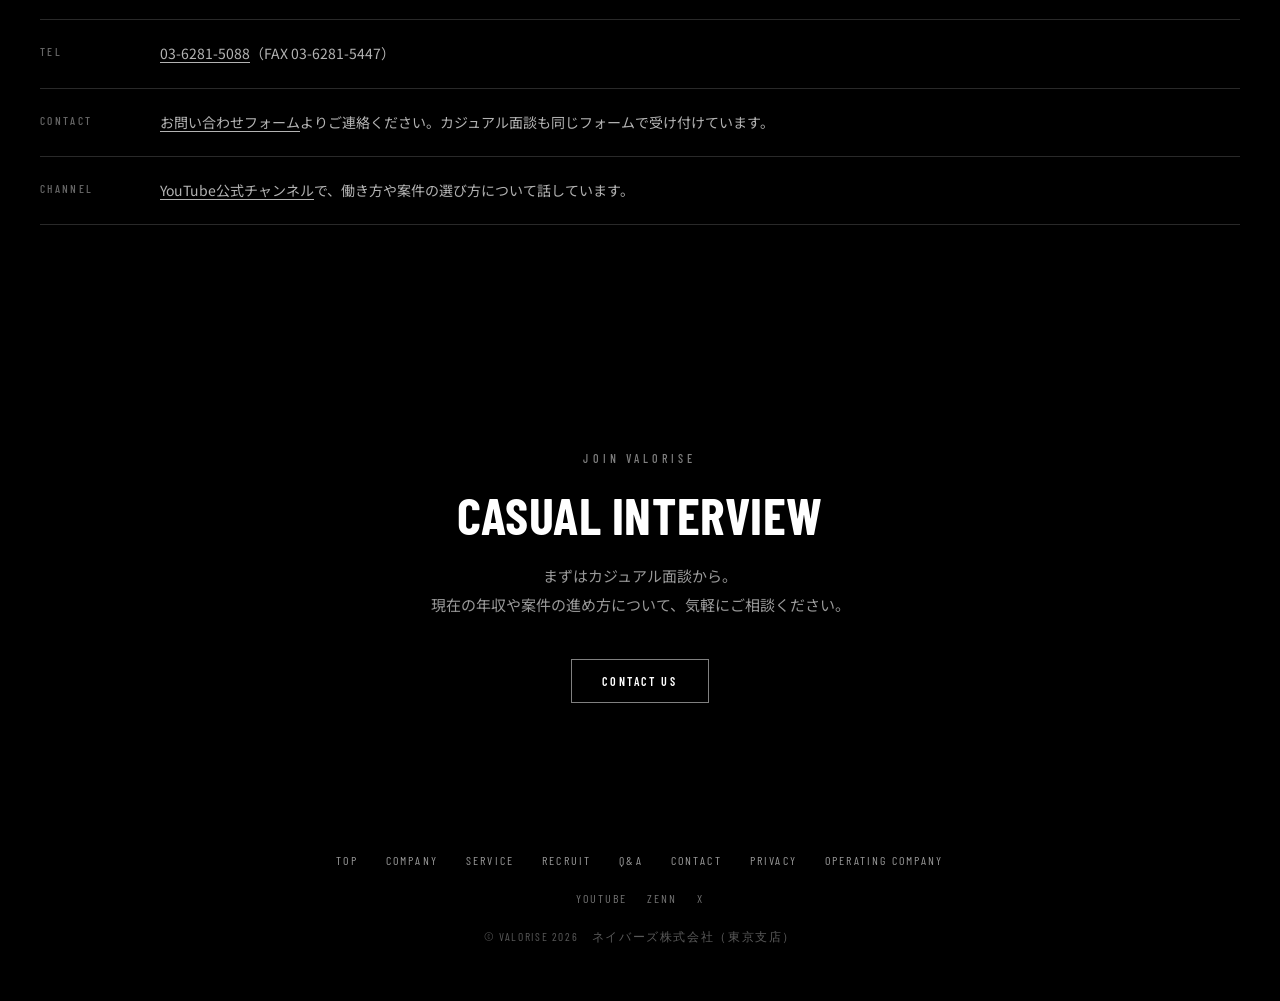
==== commit 547ed540: "Add files via upload" ====
--- a/company.html
+++ b/company.html
@@ -75,21 +75,30 @@
       </div>
       <div>
         <dt>ESTABLISHED</dt>
-        <dd>—<span class="todo">※要差し替え</span></dd>
+        <dd>2020年5月1日設立（創業 2021年1月1日）</dd>
       </div>
       <div>
         <dt>CAPITAL</dt>
-        <dd>—<span class="todo">※要差し替え</span></dd>
+        <dd>2,000万円</dd>
       </div>
       <div>
         <dt>REPRESENTATIVE</dt>
-        <dd>—<span class="todo">※要差し替え</span></dd>
+        <dd>執行役会長CEO　寺田 崇<br>代表取締役　松本 紫緒<br>取締役　松井 一将</dd>
       </div>
       <div>
         <dt>MEMBERS</dt>
-        <dd>全員正社員採用（業務委託・派遣契約でのエンジニア採用は行っていません）</dd>
+        <dd><strong>東京支店 70名</strong>（大阪本社 80名／名古屋支店 5名　2025年7月現在）<br>VALORISEでは全員を正社員として採用しています。業務委託契約でのエンジニア採用は行っていません。</dd>
+      </div>
+      <div>
+        <dt>CERTIFICATION</dt>
+        <dd>ISO/IEC 27001認証取得（認証番号：USJ-2024-I-0214）<br>対象業務：IT技術者の派遣事業、システム受託開発・運用保守事業</dd>
+      </div>
+      <div>
+        <dt>LICENSE</dt>
+        <dd>労働者派遣事業許可　派27-304862</dd>
       </div>
     </dl>
+    <p class="source-note" data-r data-delay="160">会社概要は運営会社の<a href="https://neighborengineers.jp/company/" target="_blank" rel="noopener">会社情報ページ</a>の記載に基づいています。</p>
   </section>
 
   <section class="section section--panel wrap">
@@ -122,8 +131,9 @@
       <h2 class="heading-jp heading-jp--sm">所在地・連絡先</h2>
     </div>
     <ul class="row-list" data-r data-delay="100">
-      <li><span class="label">OFFICE</span><span>東京都<span class="todo">※要差し替え</span></span></li>
-      <li><span class="label">ACCESS</span><span>最寄駅からの経路<span class="todo">※要差し替え</span></span></li>
+      <li><span class="label">OFFICE</span><span><strong>ネイバーズ株式会社　東京支店</strong><br>〒104-0045　東京都中央区築地2-12-10　ビルネット築地ビル4階A</span></li>
+      <li><span class="label">ACCESS</span><span>築地駅 徒歩2分／新富町駅 徒歩5分／東銀座駅 徒歩7分／築地市場駅 徒歩8分</span></li>
+      <li><span class="label">TEL</span><span><a href="tel:0362815088">03-6281-5088</a>（FAX 03-6281-5447）</span></li>
       <li><span class="label">CONTACT</span><span><a href="contact.html">お問い合わせフォーム</a>よりご連絡ください。カジュアル面談も同じフォームで受け付けています。</span></li>
       <li><span class="label">CHANNEL</span><span><a href="https://youtu.be/hJ2Kjz0I5BU" target="_blank" rel="noopener">YouTube公式チャンネル</a>で、働き方や案件の選び方について話しています。</span></li>
     </ul>
--- a/style.css
+++ b/style.css
@@ -374,6 +374,7 @@
 
 .service { padding-bottom: 130px; }
 .service h2 { margin-top: 20px; }
+.service .lead { margin-top: 22px; }
 
 .stack { display: flex; flex-wrap: wrap; gap: 10px; margin-top: 32px; }
 .stack li {
@@ -538,6 +539,17 @@
   color: var(--text-70);
 }
 .spec-table dd strong { font-weight: 500; color: #fff; }
+
+.source-note {
+  margin-top: 22px;
+  font-size: 12.5px;
+  line-height: 1.9;
+  color: var(--text-50);
+}
+.source-note a,
+.row-list a,
+.spec-table a { text-decoration: underline; text-underline-offset: 3px; }
+.row-list strong { font-weight: 500; color: #fff; }
 
 .feature {
   display: grid;
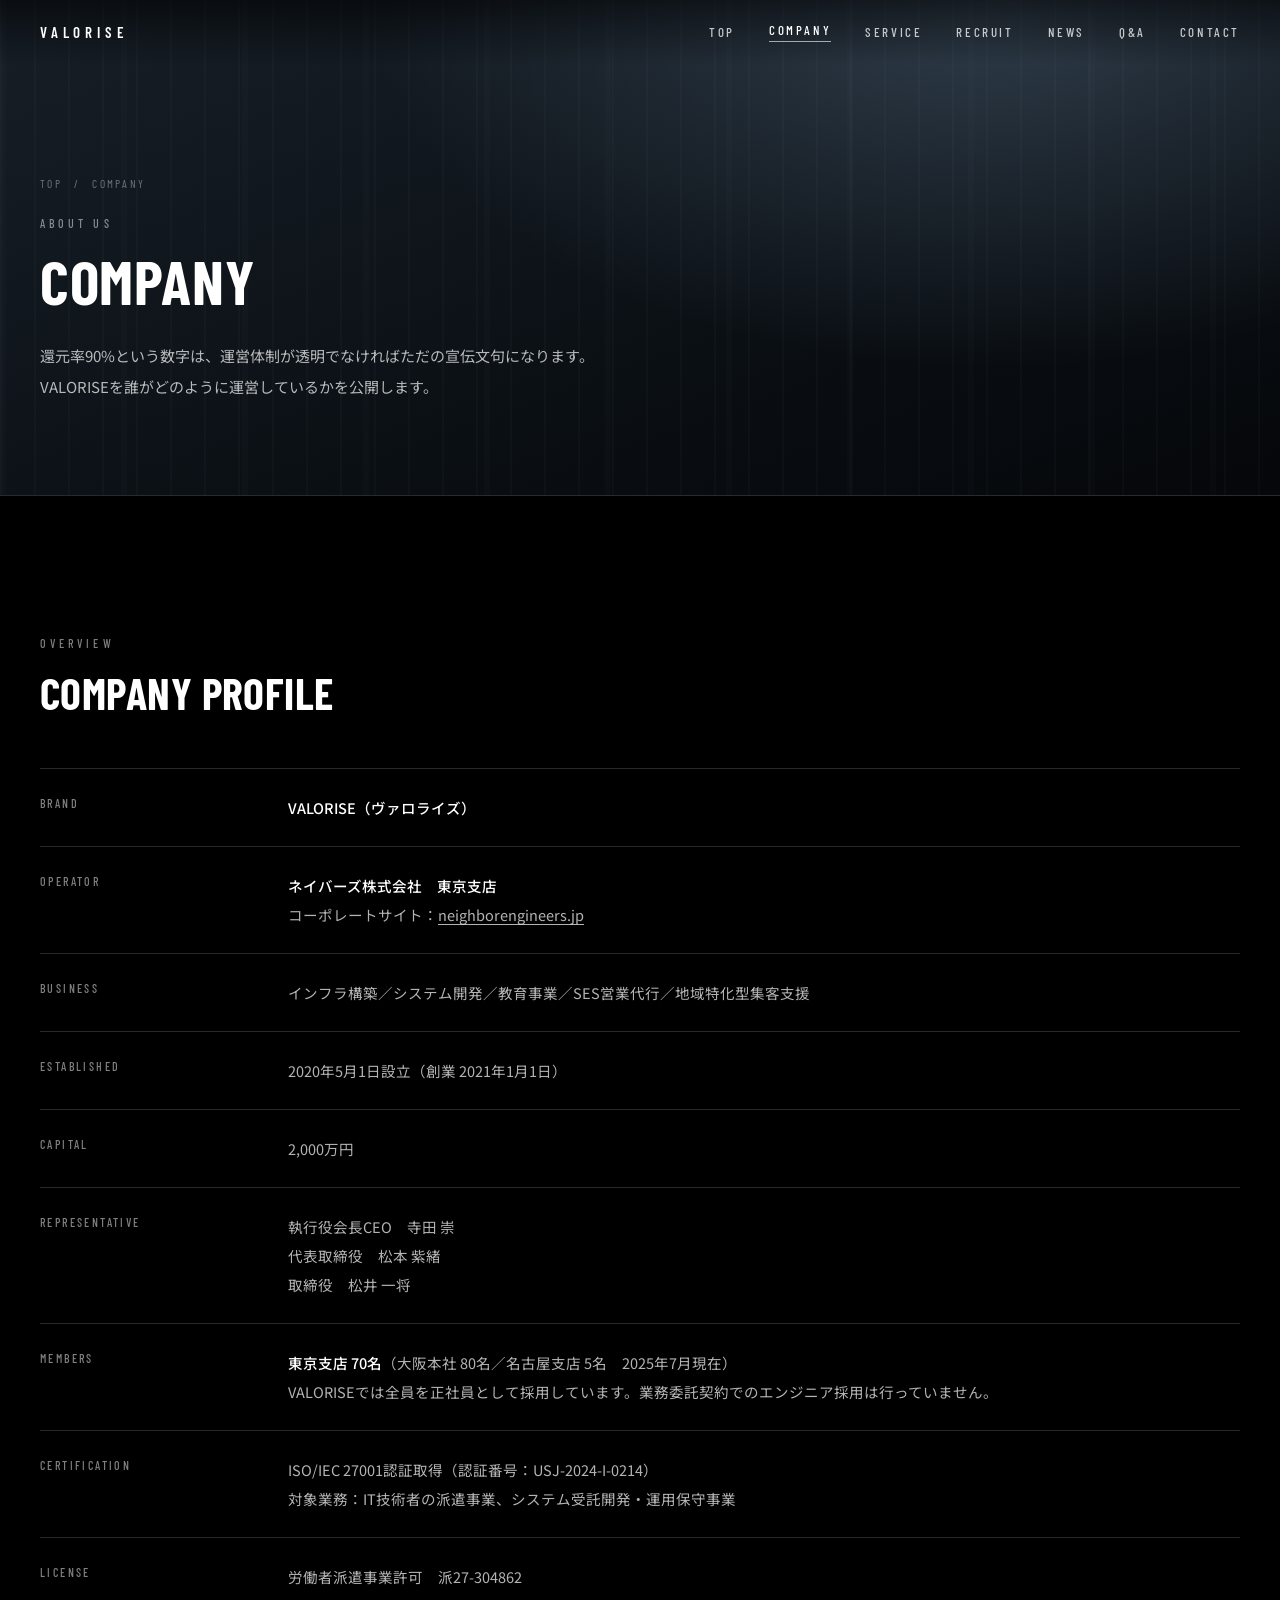
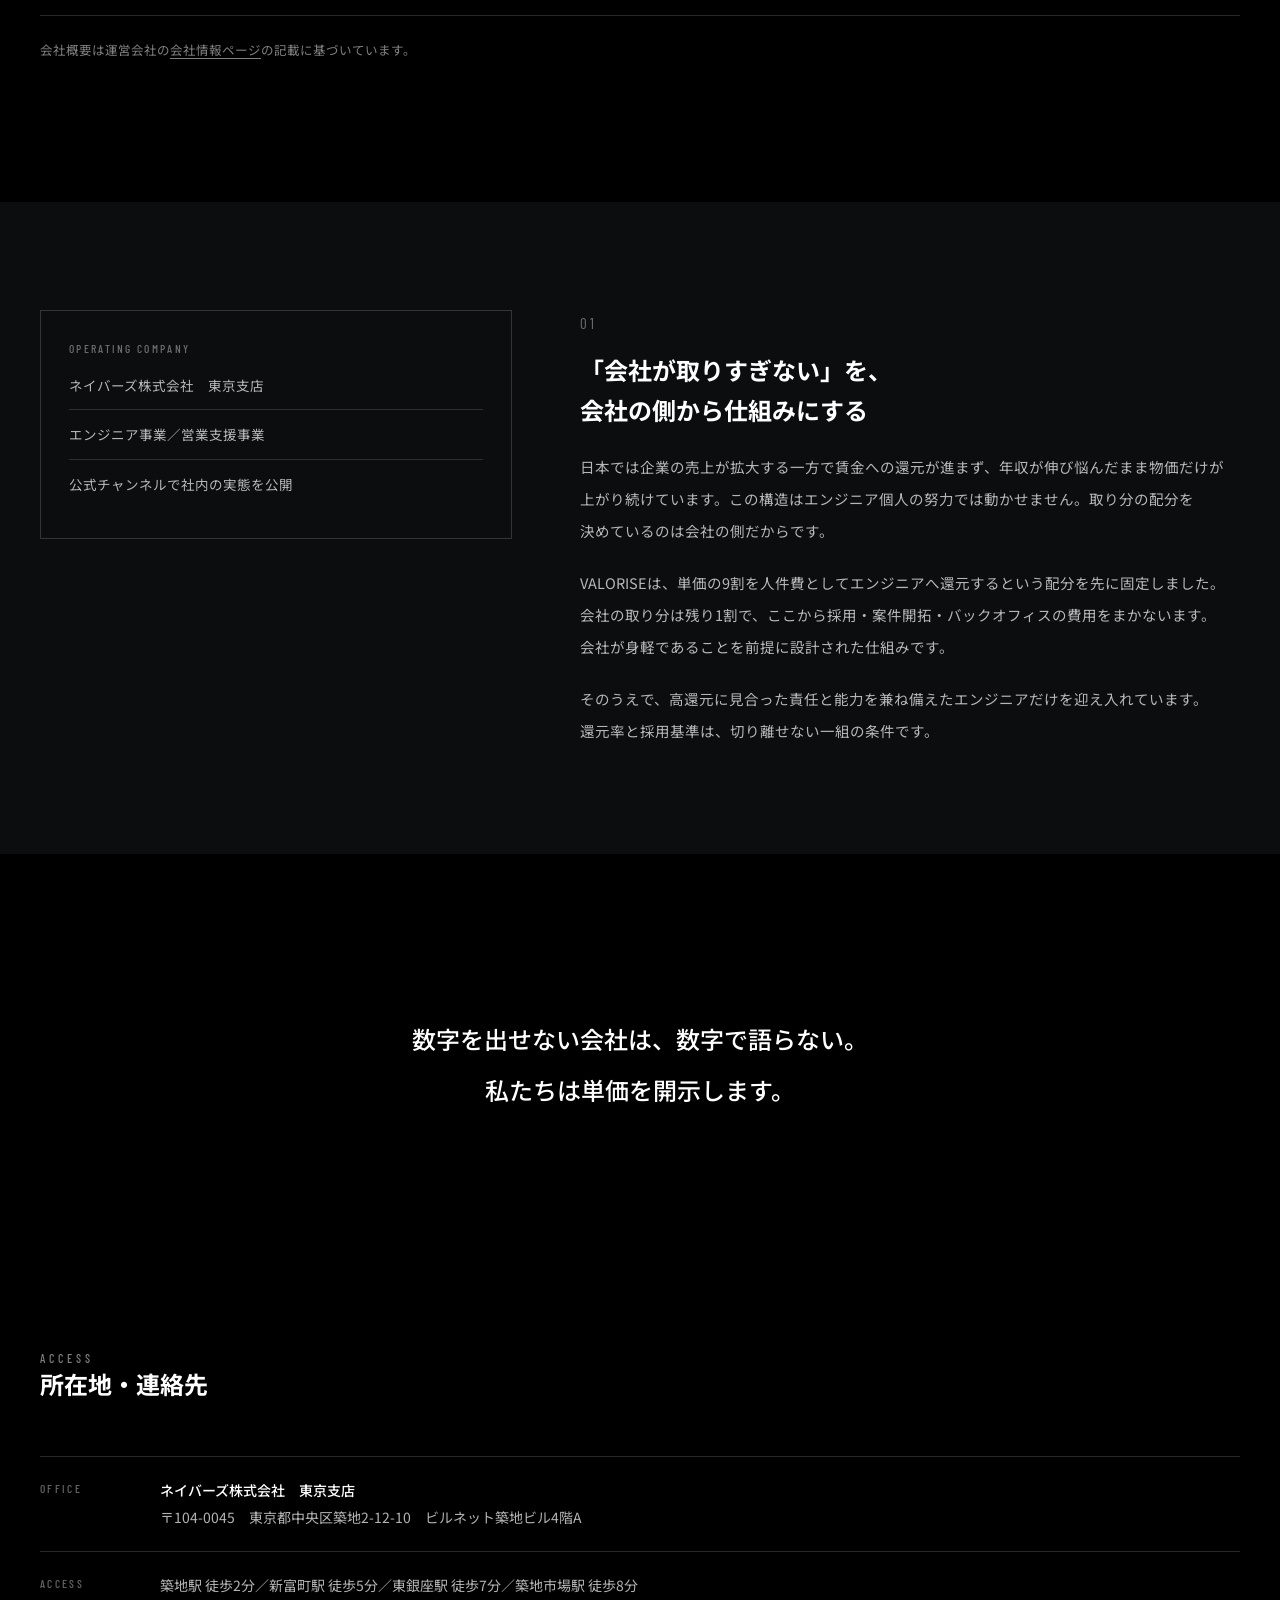
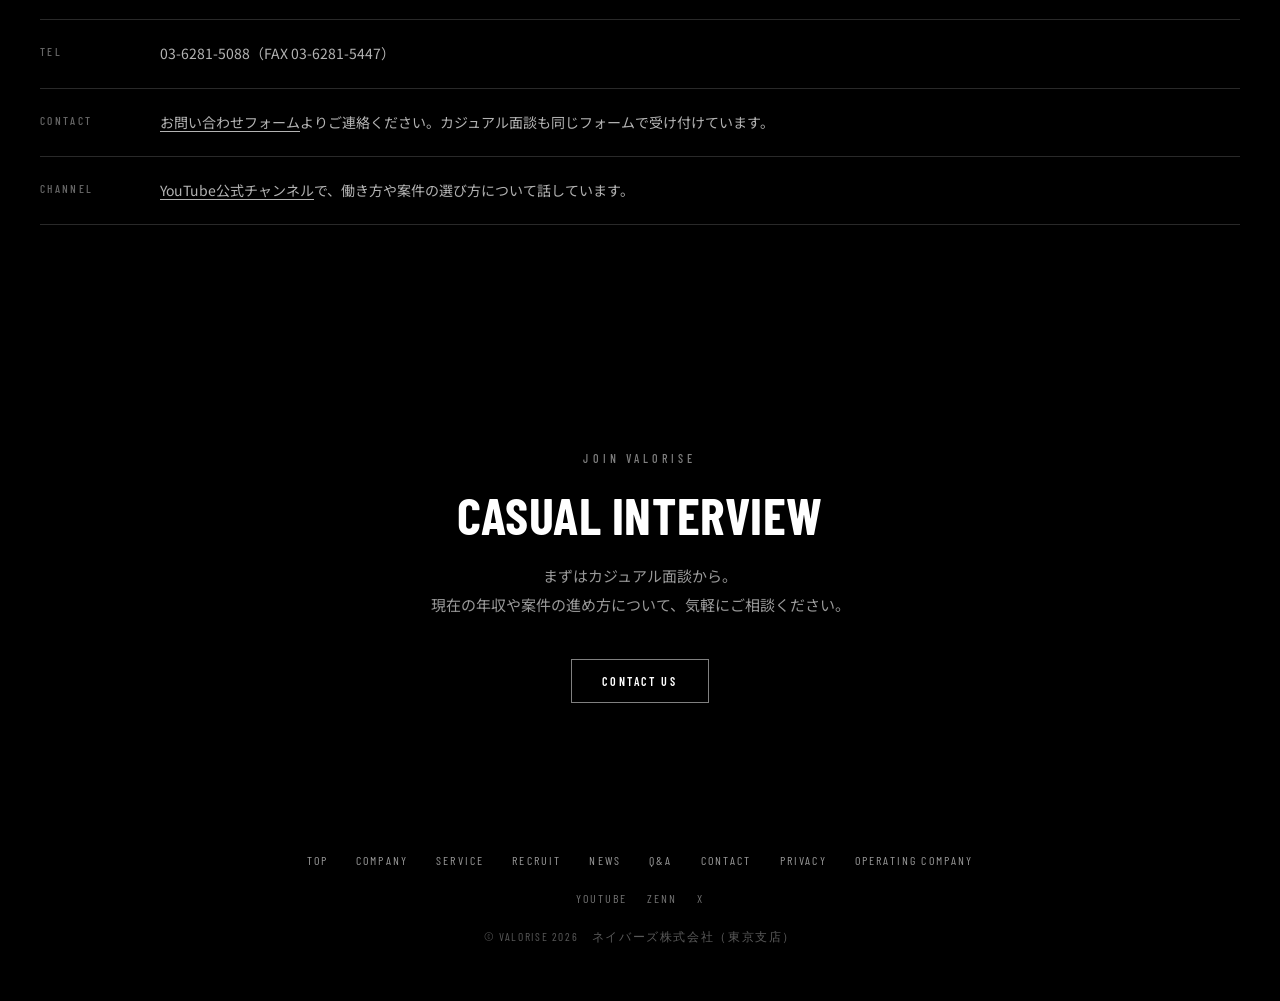
==== commit 025e36ac: "Add files via upload" ====
--- a/company.html
+++ b/company.html
@@ -5,6 +5,16 @@
 <meta name="viewport" content="width=device-width, initial-scale=1">
 <title>COMPANY｜VALORISE</title>
 <meta name="description" content="VALORISEの会社概要・運営会社（ネイバーズ株式会社 東京支店）・所在地。単価の9割をエンジニアへ還元する仕組みを、誰がどのような体制で運営しているかを公開しています。">
+<meta property="og:type" content="website">
+<meta property="og:site_name" content="VALORISE">
+<meta property="og:title" content="COMPANY｜VALORISE">
+<meta property="og:description" content="VALORISEの会社概要・運営会社（ネイバーズ株式会社 東京支店）・所在地。単価の9割をエンジニアへ還元する仕組みを、誰がどのような体制で運営しているかを公開しています。">
+<meta property="og:url" content="https://valorise.jp/company.html">
+<meta property="og:image" content="https://valorise.jp/assets/ogp.jpg">
+<meta property="og:image:width" content="1200">
+<meta property="og:image:height" content="630">
+<meta name="twitter:card" content="summary_large_image">
+
 <link rel="preconnect" href="https://fonts.googleapis.com">
 <link rel="preconnect" href="https://fonts.gstatic.com" crossorigin>
 <link href="https://fonts.googleapis.com/css2?family=Barlow+Condensed:wght@500;600;700&family=Noto+Sans+JP:wght@400;500;700&display=swap" rel="stylesheet">
@@ -21,6 +31,7 @@
     <a href="company.html" aria-current="page">COMPANY</a>
     <a href="service.html">SERVICE</a>
     <a href="recruit.html">RECRUIT</a>
+    <a href="news.html">NEWS</a>
     <a href="qa.html">Q&amp;A</a>
     <a href="contact.html">CONTACT</a>
   </nav>
@@ -35,6 +46,7 @@
     <a href="company.html" aria-current="page">COMPANY</a>
     <a href="service.html">SERVICE</a>
     <a href="recruit.html">RECRUIT</a>
+    <a href="news.html">NEWS</a>
     <a href="qa.html">Q&amp;A</a>
     <a href="contact.html">CONTACT</a>
   </nav>
@@ -51,7 +63,7 @@
       </nav>
       <span class="eyebrow" data-r>ABOUT US</span>
       <h1 class="display display--lg" data-r data-delay="120">COMPANY</h1>
-      <p class="page-head__lead" data-r data-delay="200">還元率90%という数字は、運営体制が透明でなければただの宣伝文句になります。VALORISEを誰がどのように運営しているかを公開します。</p>
+      <p class="page-head__lead page-head__lead--wide" data-r data-delay="200">還元率90%という数字は、運営体制が透明でなければただの宣伝文句になります。<br>VALORISEを誰がどのように運営しているかを公開します。</p>
     </div>
   </section>
 
@@ -122,7 +134,7 @@
   </section>
 
   <section class="statement wrap" data-r>
-    <p>数字を出せない会社は、数字で語らない。私たちは単価を開示します。</p>
+    <p>数字を出せない会社は、数字で語らない。<br>私たちは単価を開示します。</p>
   </section>
 
   <section class="section section--sm wrap" id="access">
@@ -133,9 +145,9 @@
     <ul class="row-list" data-r data-delay="100">
       <li><span class="label">OFFICE</span><span><strong>ネイバーズ株式会社　東京支店</strong><br>〒104-0045　東京都中央区築地2-12-10　ビルネット築地ビル4階A</span></li>
       <li><span class="label">ACCESS</span><span>築地駅 徒歩2分／新富町駅 徒歩5分／東銀座駅 徒歩7分／築地市場駅 徒歩8分</span></li>
-      <li><span class="label">TEL</span><span><a href="tel:0362815088">03-6281-5088</a>（FAX 03-6281-5447）</span></li>
+      <li><span class="label">TEL</span><span>03-6281-5088（FAX 03-6281-5447）</span></li>
       <li><span class="label">CONTACT</span><span><a href="contact.html">お問い合わせフォーム</a>よりご連絡ください。カジュアル面談も同じフォームで受け付けています。</span></li>
-      <li><span class="label">CHANNEL</span><span><a href="https://youtu.be/hJ2Kjz0I5BU" target="_blank" rel="noopener">YouTube公式チャンネル</a>で、働き方や案件の選び方について話しています。</span></li>
+      <li><span class="label">CHANNEL</span><span><a href="https://www.youtube.com/@VALORISE2026-5" target="_blank" rel="noopener">YouTube公式チャンネル</a>で、働き方や案件の選び方について話しています。</span></li>
     </ul>
   </section>
 
@@ -154,13 +166,14 @@
     <a href="company.html">COMPANY</a>
     <a href="service.html">SERVICE</a>
     <a href="recruit.html">RECRUIT</a>
+    <a href="news.html">NEWS</a>
     <a href="qa.html">Q&amp;A</a>
     <a href="contact.html">CONTACT</a>
     <a href="privacy.html">PRIVACY</a>
     <a href="https://neighborengineers.jp/" target="_blank" rel="noopener">OPERATING COMPANY</a>
   </nav>
   <div class="social">
-    <a href="https://youtu.be/hJ2Kjz0I5BU" target="_blank" rel="noopener">YOUTUBE</a>
+    <a href="https://www.youtube.com/@VALORISE2026-5" target="_blank" rel="noopener">YOUTUBE</a>
     <a href="https://zenn.dev/" target="_blank" rel="noopener">ZENN</a>
     <a href="https://x.com/" target="_blank" rel="noopener">X</a>
   </div>
--- a/style.css
+++ b/style.css
@@ -34,6 +34,9 @@
   font-family: var(--font-jp);
   -webkit-font-smoothing: antialiased;
   overflow-x: hidden;
+  /* 自動折り返しを文節単位にする。「宣伝文句にな／ります」のような
+     語の途中での改行を防ぐ。Chromium系で有効、他ブラウザは通常の折り返しにフォールバック */
+  word-break: auto-phrase;
 }
 
 a { color: inherit; text-decoration: none; }
@@ -65,6 +68,9 @@
 h1, h2, h3, p, ul { margin: 0; }
 ul { padding: 0; list-style: none; }
 
+/* 保険：個別指定を忘れても画像が親からはみ出さないようにする */
+img { max-width: 100%; }
+
 .wrap { padding-left: var(--pad-x); padding-right: var(--pad-x); }
 
 /* --- shared type --------------------------------------------------- */
@@ -119,11 +125,27 @@
   transition: background-color .3s var(--ease), color .3s var(--ease), border-color .3s var(--ease);
 }
 .btn-ghost:hover { background: #fff; color: #000; border-color: #fff; }
+/* 本文中に置く小さいボタン */
+.btn-ghost--sm {
+  margin-top: 22px;
+  padding: 11px 22px;
+  font-size: 11px;
+  letter-spacing: .18em;
+  border-color: rgba(255, 255, 255, .38);
+}
 
 /* --- decorative background layers ---------------------------------- */
 
 .bg { position: absolute; inset: 0; z-index: 0; }
 .scrim { position: absolute; inset: 0; z-index: 1; pointer-events: none; }
+
+/* 写真は .bg--hero / .bg--about のグラデーションの上に重ねる。
+   読み込み前や読み込み失敗時はグラデーションがそのまま背景になる。 */
+.bg--photo {
+  width: 100%;
+  height: 100%;
+  object-fit: cover;
+}
 
 .bg--hero {
   background:
@@ -136,8 +158,28 @@
     repeating-linear-gradient(90deg, rgba(190, 215, 240, .05) 0 2px, rgba(0, 0, 0, 0) 2px 34px),
     repeating-linear-gradient(90deg, rgba(190, 215, 240, .03) 0 6px, rgba(0, 0, 0, 0) 6px 121px);
 }
+
+/* 写真の代わりに、右上に不均等な縦のバーを置いて厚みを出す。
+   マスクで左下（文字が載る側）には一切かからないようにしている。 */
+.bg--hero-bars {
+  opacity: .9;
+  background:
+    repeating-linear-gradient(90deg,
+      rgba(160, 198, 232, .13) 0 2px,
+      rgba(0, 0, 0, 0) 2px 27px,
+      rgba(160, 198, 232, .07) 27px 28px,
+      rgba(0, 0, 0, 0) 28px 74px,
+      rgba(160, 198, 232, .18) 74px 77px,
+      rgba(0, 0, 0, 0) 77px 131px,
+      rgba(160, 198, 232, .05) 131px 133px,
+      rgba(0, 0, 0, 0) 133px 196px);
+  -webkit-mask-image: radial-gradient(62% 92% at 76% 34%, #000 8%, rgba(0, 0, 0, 0) 68%);
+          mask-image: radial-gradient(62% 92% at 76% 34%, #000 8%, rgba(0, 0, 0, 0) 68%);
+}
+/* 写真自体が暗いため、スクリムは以前より弱めている。
+   これ以上強くすると被写体が潰れ、弱くすると文字のコントラストが落ちる。 */
 .scrim--bottom {
-  background: linear-gradient(180deg, rgba(0, 0, 0, .25) 0%, rgba(0, 0, 0, 0) 35%, rgba(0, 0, 0, .85) 100%);
+  background: linear-gradient(180deg, rgba(0, 0, 0, .22) 0%, rgba(0, 0, 0, 0) 38%, rgba(0, 0, 0, .68) 100%);
 }
 
 .bg--model { background: radial-gradient(110% 75% at 50% 42%, #101c28 0%, #05070a 72%); }
@@ -155,12 +197,23 @@
     radial-gradient(70% 90% at 82% 18%, rgba(200, 220, 240, .20) 0%, rgba(0, 0, 0, 0) 60%),
     linear-gradient(45deg, #080a0c 0%, #141a20 52%, #232c34 100%);
 }
+/* 斜めに差し込む光の帯。右半分だけに出して、本文が載る左側には掛けない */
+.bg--about-edge {
+  background: linear-gradient(118deg,
+    rgba(0, 0, 0, 0) 44%,
+    rgba(190, 214, 238, .04) 47%,
+    rgba(190, 214, 238, .13) 55%,
+    rgba(190, 214, 238, .04) 63%,
+    rgba(0, 0, 0, 0) 72%);
+  -webkit-mask-image: linear-gradient(90deg, rgba(0, 0, 0, 0) 28%, #000 64%, #000 100%);
+          mask-image: linear-gradient(90deg, rgba(0, 0, 0, 0) 28%, #000 64%, #000 100%);
+}
 .bg--about-lines {
   opacity: .4;
   background: repeating-linear-gradient(115deg, rgba(200, 220, 240, .05) 0 26px, rgba(0, 0, 0, 0) 26px 148px);
 }
 .scrim--left {
-  background: linear-gradient(90deg, rgba(0, 0, 0, .85) 0%, rgba(0, 0, 0, .5) 55%, rgba(0, 0, 0, .2) 100%);
+  background: linear-gradient(90deg, rgba(0, 0, 0, .6) 0%, rgba(0, 0, 0, .28) 55%, rgba(0, 0, 0, 0) 100%);
 }
 
 /* --- header --------------------------------------------------------- */
@@ -241,24 +294,38 @@
   min-height: 620px;
   height: 92vh;
   display: flex;
-  align-items: flex-end;
+  align-items: stretch;
   background: #111;
 }
-.hero__body { position: relative; z-index: 2; padding-bottom: 76px; }
+/* 見出しは左上、リードとボタンは左下。上下に離して画面の高さを使う */
+.hero__body {
+  position: relative;
+  z-index: 2;
+  width: 100%;
+  padding-top: 156px;   /* 固定ヘッダーを避ける */
+  padding-bottom: 76px;
+  display: grid;
+  grid-template-rows: auto 1fr;
+}
+.hero__body > * { min-width: 0; }
+
 .hero__title {
   margin-top: 22px;
   font-family: var(--font-en);
-  font-size: 66px;
+  font-size: clamp(36px, 6.4vw, 124px);
   font-weight: 700;
   line-height: 1.02;
   letter-spacing: .01em;
 }
+.hero__aside {
+  align-self: end;
+  padding-bottom: 6px;
+}
+/* 1行で見せたいので max-width を外し、画面幅に連動させる */
 .hero__lead {
-  margin-top: 26px;
-  font-size: 16px;
-  line-height: 1.9;
+  font-size: clamp(16px, 1.6vw, 30px);
+  line-height: 1.8;
   font-weight: 500;
-  max-width: 24em;
 }
 .hero .btn-ghost { margin-top: 36px; }
 
@@ -284,7 +351,30 @@
 }
 .model__body > * { min-width: 0; }
 .model .display { margin-top: 22px; }
-.model .lead { margin-top: 26px; }
+/* 文の切れ目で <br> を入れているため、32em では1文目が折り返してしまう */
+.model .lead { margin-top: 26px; max-width: 36em; }
+
+/* 何を100%とした割合なのかを、帯の直前で明示する */
+.split__head {
+  margin-bottom: 14px;
+  font-size: 13px;
+  letter-spacing: .06em;
+  color: var(--text-60);
+}
+.split__head strong {
+  font-weight: 500;
+  color: #fff;
+  font-family: var(--font-en);
+  font-size: 16px;
+  letter-spacing: .04em;
+  padding: 0 2px;
+}
+.split__caption {
+  margin-top: 16px;
+  font-size: 12.5px;
+  line-height: 1.95;
+  color: var(--text-50);
+}
 
 .split { display: flex; align-items: stretch; border: 1px solid var(--line); }
 .split__major { flex: 9; position: relative; padding: 30px 28px; }
@@ -309,7 +399,7 @@
 }
 .facts > div { padding: 22px 24px; }
 .facts > div + div { border-left: 1px solid var(--line); }
-.facts p { margin-top: 8px; font-size: 14px; font-weight: 500; }
+.facts p { margin-top: 8px; font-size: 13.5px; line-height: 1.8; font-weight: 500; }
 
 /* --- statement ------------------------------------------------------ */
 
@@ -499,6 +589,8 @@
   color: var(--text-70);
   text-wrap: pretty;
 }
+/* 文の切れ目で <br> を入れているページ用。基底より後ろに置かないと上書きされる */
+.page-head__lead--wide { max-width: 46em; }
 
 .breadcrumb {
   display: flex;
@@ -580,6 +672,31 @@
 .feature__aside {
   border: 1px solid var(--line);
   padding: 30px 28px;
+}
+/* 写真だけの枠。箇条書きは本文側に置いて左右の高さを揃える。
+   height: auto を書かないと HTML の height 属性が残り、aspect-ratio が無視される。 */
+.feature__media { border: 1px solid var(--line); }
+.feature__photo {
+  display: block;
+  width: 100%;
+  height: auto;
+  aspect-ratio: 3 / 2;
+  object-fit: cover;
+}
+
+.feature__field { margin-top: 44px; }
+.feature__field .label { display: block; margin-bottom: 14px; }
+.feature__field ul {
+  display: grid;
+  grid-template-columns: 1fr 1fr;
+  column-gap: 44px;
+}
+.feature__field li {
+  padding: 13px 0;
+  font-size: 13.5px;
+  line-height: 1.8;
+  color: var(--text-70);
+  border-top: 1px solid var(--line-soft);
 }
 .feature__aside .label { display: block; }
 .feature__aside ul { margin-top: 18px; }
@@ -592,19 +709,50 @@
 }
 .feature__aside li:first-child { border-top: 0; padding-top: 0; }
 
-.minor-cols {
-  display: grid;
-  grid-template-columns: repeat(3, 1fr);
-  gap: 44px;
-}
-.minor-cols > * { min-width: 0; }
-.minor-cols h3 {
-  font-size: 16px;
+/* 2件だけだと右側が空くため、見出しを左に置いて横幅を使い切る */
+.minor {
+  display: grid;
+  grid-template-columns: 4fr 8fr;
+  gap: 68px;
+  align-items: start;
+}
+.minor > * { min-width: 0; }
+.minor .section-head { margin-bottom: 0; }
+
+/* 1件だけの紹介。罫線で囲って「単独で置かれている」ことを意図的に見せる。
+   背景の斜線は 115deg で、ABOUT セクションの .bg--about-lines と角度を揃えている。 */
+.new-service {
+  position: relative;
+  overflow: hidden;
+  border: 1px solid var(--line);
+  padding: 34px 36px 38px;
+  background: var(--bg-panel);
+}
+.new-service::before {
+  content: "";
+  position: absolute;
+  inset: 0;
+  z-index: 0;
+  background:
+    radial-gradient(56% 130% at 88% 16%, rgba(122, 160, 200, .24) 0%, rgba(0, 0, 0, 0) 64%),
+    repeating-linear-gradient(115deg, rgba(200, 220, 240, .055) 0 22px, rgba(0, 0, 0, 0) 22px 128px);
+  /* 文章が載る左側には掛けない */
+  -webkit-mask-image: linear-gradient(90deg, rgba(0, 0, 0, 0) 22%, #000 76%);
+          mask-image: linear-gradient(90deg, rgba(0, 0, 0, 0) 22%, #000 76%);
+}
+.new-service > * { position: relative; z-index: 1; }
+.new-service h3 {
+  font-size: 18px;
   font-weight: 700;
-  line-height: 1.7;
-  margin-bottom: 12px;
-}
-.minor-cols p { font-size: 13px; line-height: 2; color: var(--text-60); }
+  line-height: 1.6;
+}
+.new-service p {
+  margin-top: 16px;
+  max-width: 44em;
+  font-size: 13.5px;
+  line-height: 2.05;
+  color: var(--text-70);
+}
 
 .row-list { border-top: 1px solid var(--line); }
 .row-list > li,
@@ -664,6 +812,211 @@
   line-height: 1;
 }
 .big-stats p { margin-top: 14px; font-size: 13px; line-height: 1.95; color: var(--text-60); }
+
+/* --- member ----------------------------------------------------------- */
+
+.member-list { margin-top: 44px; border-top: 1px solid var(--line-soft); }
+
+.member {
+  display: grid;
+  grid-template-columns: 200px 1fr;
+  gap: 40px;
+  align-items: start;
+  padding: 40px 0;
+  border-bottom: 1px solid var(--line-soft);
+}
+.member > * { min-width: 0; }
+
+.member__photo {
+  position: relative;
+  aspect-ratio: 3 / 4;
+  border: 1px solid var(--line);
+  background: var(--bg-panel);
+  overflow: hidden;
+}
+/* カラー表示。白黒に戻す場合は filter: grayscale(1) contrast(1.04); を足してください。 */
+.member__photo img {
+  display: block;
+  position: relative;
+  z-index: 1;
+  width: 100%;
+  height: 100%;
+  object-fit: cover;
+}
+
+.member__soon {
+  position: absolute;
+  inset: 0;
+  z-index: 1;
+  display: flex;
+  align-items: center;
+  justify-content: center;
+  font-family: var(--font-en);
+  font-size: 12px;
+  font-weight: 500;
+  letter-spacing: .24em;
+  color: var(--text-40);
+}
+
+.member__role {
+  display: block;
+  font-size: 12px;
+  letter-spacing: .08em;
+  color: var(--text-50);
+}
+.member h3 {
+  margin: 10px 0 16px;
+  font-size: 21px;
+  font-weight: 700;
+  letter-spacing: .06em;
+}
+.member p { font-size: 13.5px; line-height: 2.1; color: var(--text-70); }
+
+/* --- topics（YouTube以外のお知らせ） ---------------------------------- */
+
+.topic-list { margin-top: 44px; border-top: 1px solid var(--line); }
+
+.topic {
+  display: grid;
+  grid-template-columns: 220px 1fr;
+  gap: 32px;
+  align-items: start;
+  padding: 26px 0;
+  border-bottom: 1px solid var(--line);
+}
+.topic > * { min-width: 0; }
+
+.topic__meta {
+  display: flex;
+  flex-wrap: wrap;
+  align-items: center;
+  gap: 12px;
+  padding-top: 2px;
+}
+.topic__cat {
+  padding: 4px 11px;
+  border: 1px solid var(--line);
+  font-size: 11px;
+  letter-spacing: .04em;
+  color: var(--text-70);
+}
+.topic h3 {
+  font-size: 15.5px;
+  line-height: 1.8;
+  font-weight: 700;
+}
+/* リンクを持つお知らせだけ、見出しに下線を出して外部リンクだと分かるようにする */
+.topic h3 a {
+  text-decoration: underline;
+  text-decoration-color: rgba(255, 255, 255, .35);
+  text-underline-offset: 5px;
+  transition: text-decoration-color .3s var(--ease);
+}
+.topic h3 a:hover {
+  color: #fff;
+  text-decoration-color: #fff;
+}
+.topic p a { text-decoration: underline; text-underline-offset: 3px; }
+.topic p {
+  margin-top: 10px;
+  font-size: 13px;
+  line-height: 2.05;
+  color: var(--text-70);
+}
+
+/* --- news ------------------------------------------------------------- */
+
+.news-filter {
+  display: flex;
+  flex-wrap: wrap;
+  gap: 10px;
+  margin-top: 40px;
+  margin-bottom: 52px;
+}
+.news-filter[hidden] { display: none; }
+.news-filter button {
+  padding: 10px 20px;
+  background: transparent;
+  border: 1px solid var(--line);
+  color: var(--text-70);
+  font-family: var(--font-jp);
+  font-size: 12.5px;
+  letter-spacing: .04em;
+  cursor: pointer;
+  transition: border-color .25s var(--ease), color .25s var(--ease), background-color .25s var(--ease);
+}
+.news-filter button:hover { border-color: rgba(255, 255, 255, .5); color: #fff; }
+.news-filter button[aria-pressed="true"] {
+  background: #ffffff;
+  color: #000000;
+  border-color: #ffffff;
+}
+
+.news-list { border-top: 1px solid var(--line-soft); }
+
+.news-item {
+  display: grid;
+  grid-template-columns: 5fr 7fr;
+  gap: 44px;
+  align-items: start;
+  padding: 44px 0;
+  border-bottom: 1px solid var(--line-soft);
+}
+.news-item > * { min-width: 0; }
+.news-item[hidden] { display: none; }
+
+.news-item__thumb {
+  display: block;
+  position: relative;
+  aspect-ratio: 16 / 9;
+  border: 1px solid var(--line);
+  background: var(--bg-panel);
+  overflow: hidden;
+  transition: border-color .3s var(--ease);
+}
+.news-item__thumb:hover { border-color: rgba(255, 255, 255, .45); }
+.news-item__thumb img {
+  display: block;
+  width: 100%;
+  height: 100%;
+  object-fit: cover;
+}
+
+.news-meta { display: flex; flex-wrap: wrap; align-items: center; gap: 14px; }
+.news-date {
+  font-family: var(--font-en);
+  font-size: 14px;
+  font-weight: 500;
+  letter-spacing: .12em;
+  color: var(--text-50);
+}
+.news-cat {
+  padding: 4px 12px;
+  border: 1px solid var(--line);
+  font-size: 11.5px;
+  letter-spacing: .04em;
+  color: var(--text-70);
+}
+.news-item h3 {
+  margin: 16px 0 14px;
+  font-size: 19px;
+  line-height: 1.75;
+  font-weight: 700;
+}
+.news-item p { font-size: 13.5px; line-height: 2.1; color: var(--text-70); }
+.news-link { margin-top: 16px; font-size: 12.5px; letter-spacing: .04em; }
+.news-link a { color: var(--text-50); text-decoration: underline; text-underline-offset: 3px; }
+.news-link a:hover { color: #fff; }
+
+.news-more { margin-top: 56px; text-align: center; }
+.news-more[hidden] { display: none; }
+
+button.btn-ghost {
+  background: transparent;
+  color: inherit;
+  cursor: pointer;
+  font-family: var(--font-en);
+}
 
 /* --- faq -------------------------------------------------------------- */
 
@@ -872,7 +1225,12 @@
   .explore { grid-template-columns: 1fr 1fr; }
   .facts { grid-template-columns: 1fr; }
   .facts > div + div { border-left: 0; border-top: 1px solid var(--line); }
-  .hero__title { font-size: 44px; }
+  .hero__body {
+    grid-template-rows: auto auto;
+    row-gap: 40px;
+    padding-top: 132px;
+  }
+  .hero__aside { align-self: start; padding-bottom: 0; }
   .display--md { font-size: 40px; }
   .display--sm { font-size: 34px; }
   .statement p { font-size: 20px; }
@@ -881,6 +1239,18 @@
 @media (min-width: 1001px) {
   .menu-toggle { display: none; }
   .drawer { display: none !important; }
+}
+
+/* ナビ項目が7つあるため、中間幅では字間と間隔を詰める */
+@media (min-width: 1001px) and (max-width: 1200px) {
+  .global-nav { gap: 20px; font-size: 12px; letter-spacing: .14em; }
+}
+
+/* .model が2カラムのままの中間幅では、facts の3分割が細くなりすぎる */
+@media (max-width: 1280px) {
+  .facts { grid-template-columns: 1fr; }
+  .facts > div { padding: 18px 24px; }
+  .facts > div + div { border-left: 0; border-top: 1px solid var(--line); }
 }
 
 @media (max-width: 1000px) {
@@ -888,13 +1258,22 @@
   .display--lg { font-size: 42px; }
   .feature,
   .feature--rev { grid-template-columns: 1fr; gap: 36px; }
+  .feature--rev .feature__media { order: -1; }
+  .feature__field ul { grid-template-columns: 1fr; }
   .contact-grid { grid-template-columns: 1fr; gap: 52px; }
-  .minor-cols { grid-template-columns: 1fr; gap: 32px; }
+  .minor { grid-template-columns: 1fr; gap: 30px; }
+  .new-service { padding: 28px 24px 30px; }
   .page-head__body { padding-top: 148px; padding-bottom: 68px; }
+  .news-item { grid-template-columns: 1fr; gap: 24px; padding: 34px 0; }
+  .news-filter { margin-bottom: 44px; }
+  .member { grid-template-columns: 148px 1fr; gap: 26px; padding: 30px 0; }
+  .topic { grid-template-columns: 1fr; gap: 12px; padding: 22px 0; }
 }
 
 @media (max-width: 600px) {
-  .hero { height: auto; min-height: 0; padding-top: 180px; }
+  /* 上部の余白は .hero__body の padding-top が持つため、ここでは足さない */
+  .hero { height: auto; min-height: 0; }
+  .hero__body { padding-top: 124px; padding-bottom: 64px; }
   .display--lg { font-size: 34px; }
   .spec-table > div,
   .row-list > li,
@@ -903,7 +1282,8 @@
   .big-stats > div + div { border-left: 0; border-top: 1px solid var(--line); }
   .big-stats .num { font-size: 44px; }
   .faq .answer { padding-right: 0; }
-  .hero__title { font-size: 36px; }
+  .member { grid-template-columns: 1fr; gap: 20px; }
+  .member__photo { max-width: 190px; }
   .reason-grid,
   .explore { grid-template-columns: 1fr; }
   .explore a { min-height: 0; padding: 40px 24px 32px; }
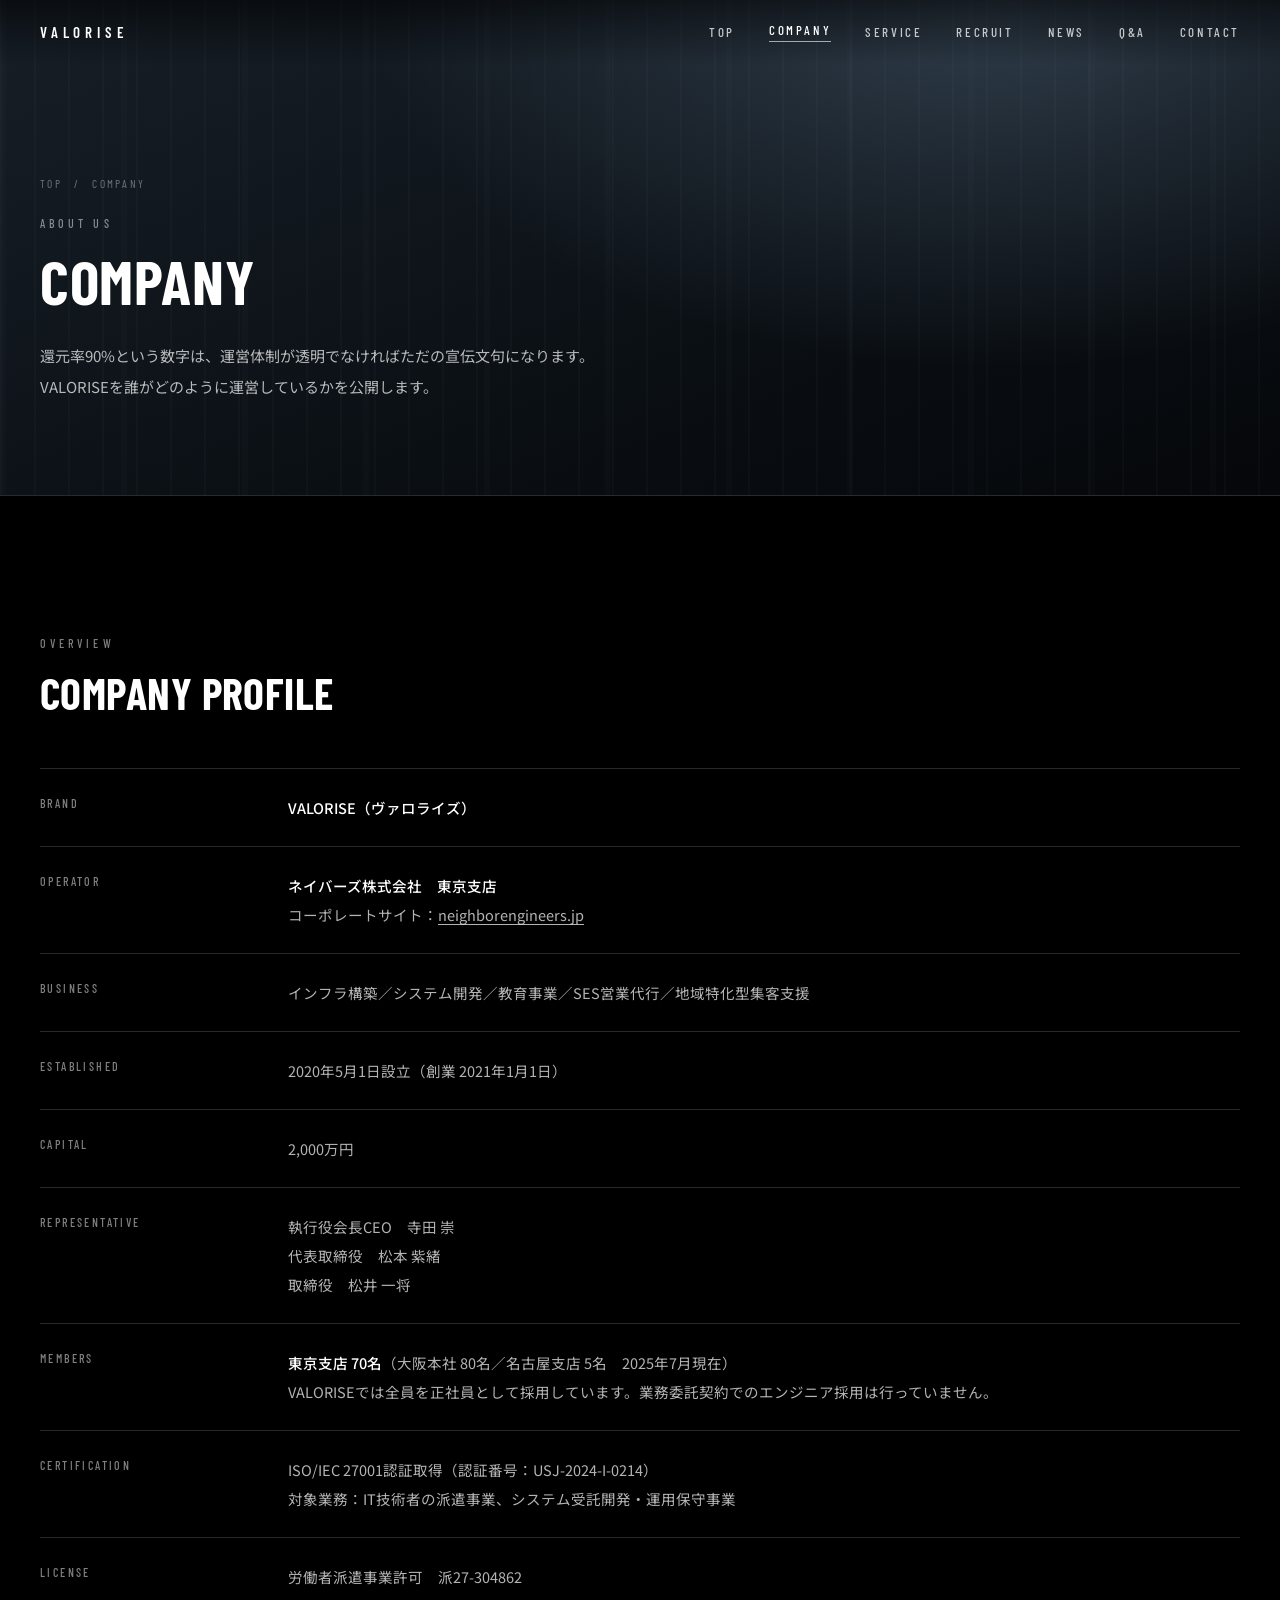
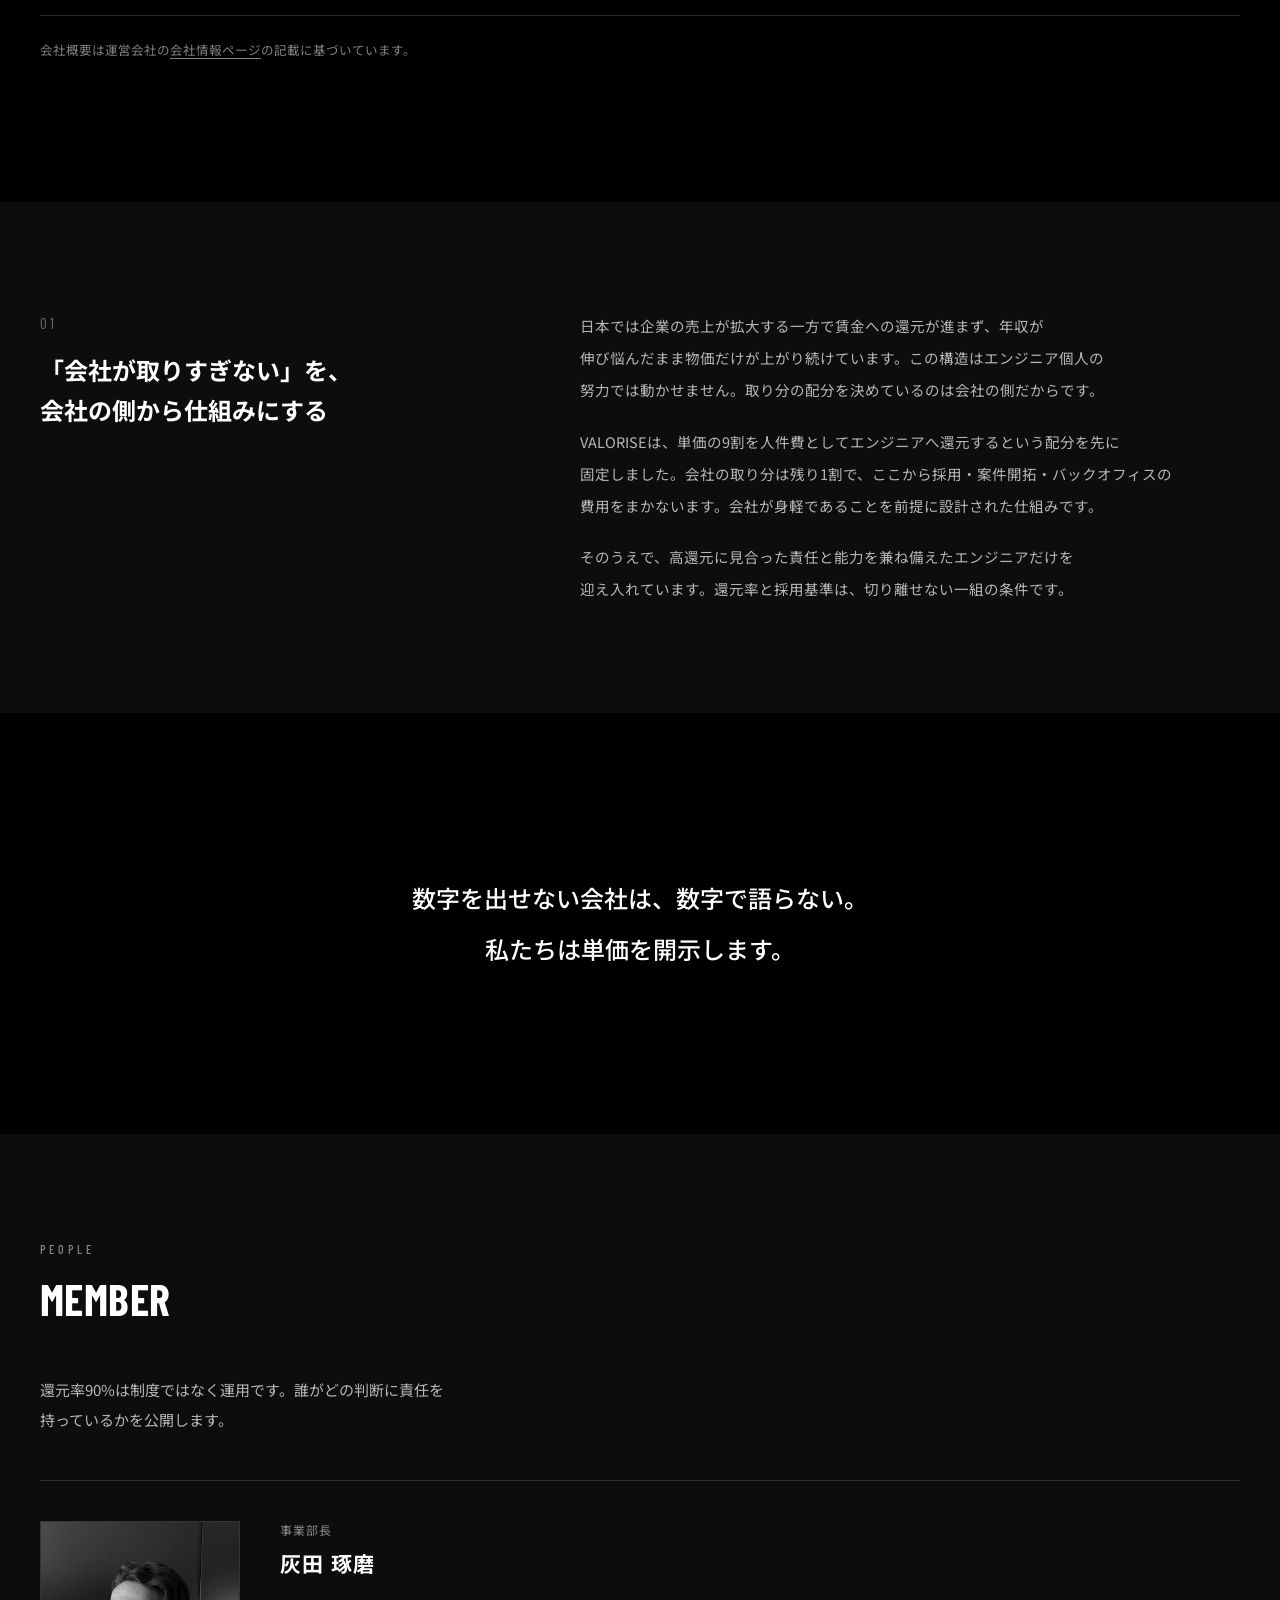
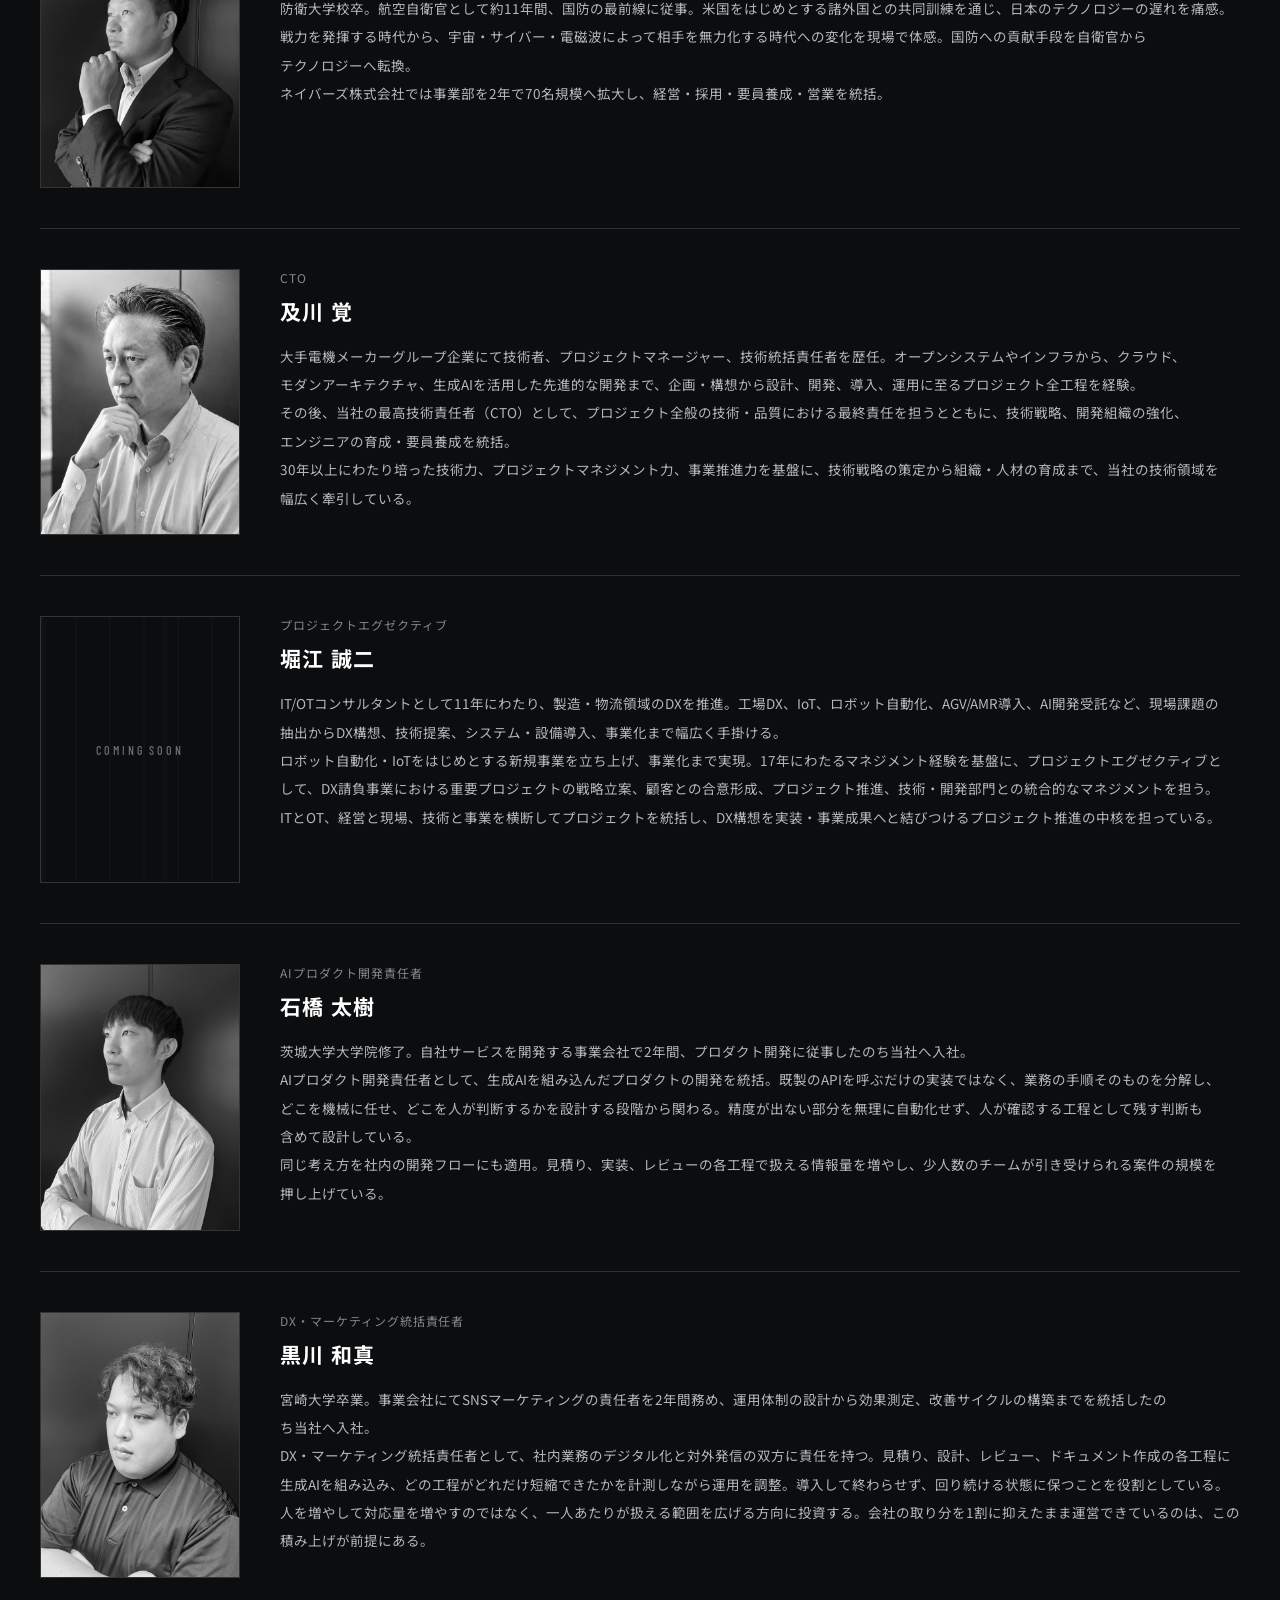
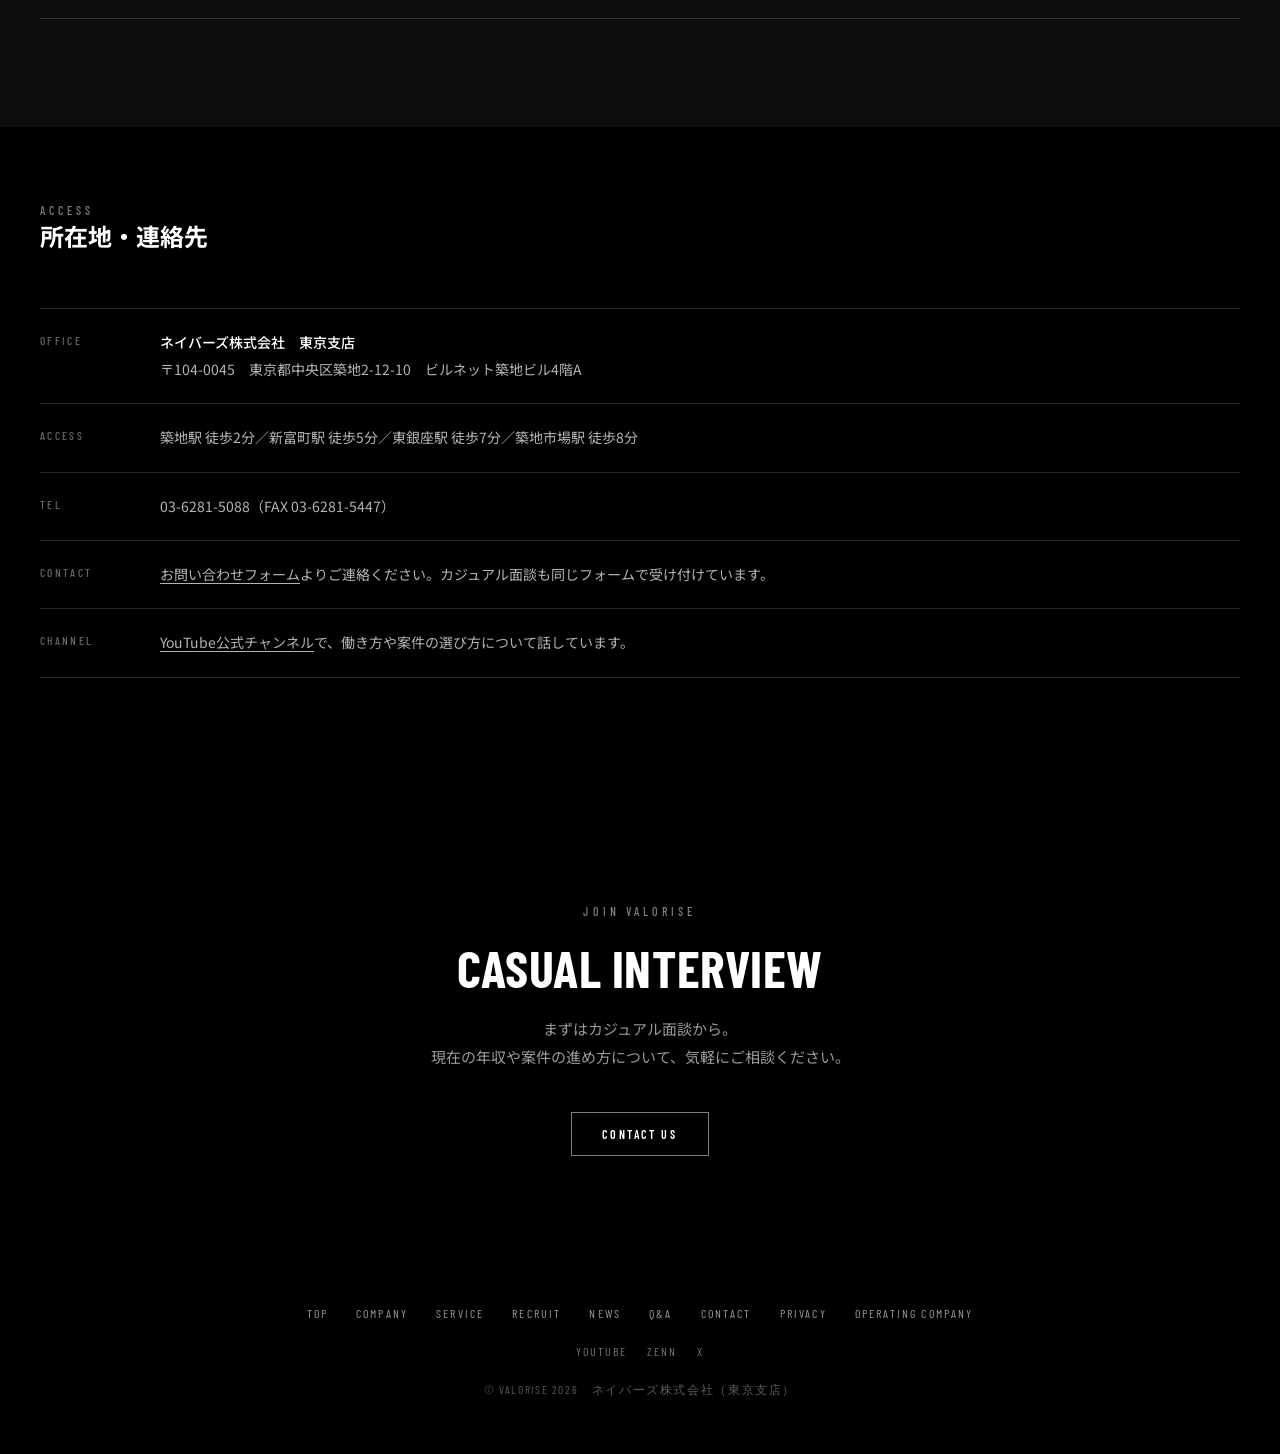
==== commit b033ab4f: "Add files via upload" ====
--- a/company.html
+++ b/company.html
@@ -115,17 +115,11 @@
 
   <section class="section section--panel wrap">
     <div class="feature">
-      <div class="feature__aside" data-r>
-        <span class="label">OPERATING COMPANY</span>
-        <ul>
-          <li>ネイバーズ株式会社　東京支店</li>
-          <li>エンジニア事業／営業支援事業</li>
-          <li>公式チャンネルで社内の実態を公開</li>
-        </ul>
-      </div>
-      <div data-r data-delay="120">
+      <div data-r>
         <span class="feature__num">01</span>
         <h2>「会社が取りすぎない」を、<br>会社の側から仕組みにする</h2>
+      </div>
+      <div data-r data-delay="120">
         <p>日本では企業の売上が拡大する一方で賃金への還元が進まず、年収が伸び悩んだまま物価だけが上がり続けています。この構造はエンジニア個人の努力では動かせません。取り分の配分を決めているのは会社の側だからです。</p>
         <p>VALORISEは、単価の9割を人件費としてエンジニアへ還元するという配分を先に固定しました。会社の取り分は残り1割で、ここから採用・案件開拓・バックオフィスの費用をまかないます。会社が身軽であることを前提に設計された仕組みです。</p>
         <p>そのうえで、高還元に見合った責任と能力を兼ね備えたエンジニアだけを迎え入れています。還元率と採用基準は、切り離せない一組の条件です。</p>
@@ -135,6 +129,76 @@
 
   <section class="statement wrap" data-r>
     <p>数字を出せない会社は、数字で語らない。<br>私たちは単価を開示します。</p>
+  </section>
+
+  <section class="section section--panel wrap" id="member">
+    <div class="section-head" data-r>
+      <span class="eyebrow">PEOPLE</span>
+      <h2 class="display display--sm">MEMBER</h2>
+    </div>
+    <p class="lead" data-r data-delay="60">還元率90%は制度ではなく運用です。誰がどの判断に責任を持っているかを公開します。</p>
+
+    <!-- 申し送り：メンバーを追加するときは <article class="member"> ブロックを複製し、
+         写真は 3:4（600x800）で assets/ に置いてください。
+         assets/member-enoya-hold.jpg は榎屋さんの切り出し済み写真（配置先が未定のため保留中）。 -->
+    <div class="member-list" data-r data-delay="120">
+
+      <article class="member">
+        <div class="member__photo"><img src="assets/member-01.jpg" alt="事業部長の灰田琢磨" width="600" height="800" decoding="async" loading="lazy"></div>
+        <div>
+          <span class="member__role">事業部長</span>
+          <h3>灰田 琢磨</h3>
+          <p>防衛大学校卒。航空自衛官として約11年間、国防の最前線に従事。米国をはじめとする諸外国との共同訓練を通じ、日本のテクノロジーの遅れを痛感。</p>
+          <p>戦力を発揮する時代から、宇宙・サイバー・電磁波によって相手を無力化する時代への変化を現場で体感。国防への貢献手段を自衛官からテクノロジーへ転換。</p>
+          <p>ネイバーズ株式会社では事業部を2年で70名規模へ拡大し、経営・採用・要員養成・営業を統括。</p>
+        </div>
+      </article>
+
+      <article class="member">
+        <div class="member__photo"><img src="assets/member-02.jpg" alt="CTOの及川覚" width="600" height="800" decoding="async" loading="lazy"></div>
+        <div>
+          <span class="member__role">CTO</span>
+          <h3>及川 覚</h3>
+          <p>大手電機メーカーグループ企業にて技術者、プロジェクトマネージャー、技術統括責任者を歴任。オープンシステムやインフラから、クラウド、モダンアーキテクチャ、生成AIを活用した先進的な開発まで、企画・構想から設計、開発、導入、運用に至るプロジェクト全工程を経験。</p>
+          <p>その後、当社の最高技術責任者（CTO）として、プロジェクト全般の技術・品質における最終責任を担うとともに、技術戦略、開発組織の強化、エンジニアの育成・要員養成を統括。</p>
+          <p>30年以上にわたり培った技術力、プロジェクトマネジメント力、事業推進力を基盤に、技術戦略の策定から組織・人材の育成まで、当社の技術領域を幅広く牽引している。</p>
+        </div>
+      </article>
+
+      <article class="member">
+        <div class="member__photo"><span class="bg bg--hero-lines"></span><span class="member__soon">COMING SOON</span></div>
+        <div>
+          <span class="member__role">プロジェクトエグゼクティブ</span>
+          <h3>堀江 誠二</h3>
+          <p>IT/OTコンサルタントとして11年にわたり、製造・物流領域のDXを推進。工場DX、IoT、ロボット自動化、AGV/AMR導入、AI開発受託など、現場課題の抽出からDX構想、技術提案、システム・設備導入、事業化まで幅広く手掛ける。</p>
+          <p>ロボット自動化・IoTをはじめとする新規事業を立ち上げ、事業化まで実現。17年にわたるマネジメント経験を基盤に、プロジェクトエグゼクティブとして、DX請負事業における重要プロジェクトの戦略立案、顧客との合意形成、プロジェクト推進、技術・開発部門との統合的なマネジメントを担う。</p>
+          <p>ITとOT、経営と現場、技術と事業を横断してプロジェクトを統括し、DX構想を実装・事業成果へと結びつけるプロジェクト推進の中核を担っている。</p>
+        </div>
+      </article>
+
+      <article class="member">
+        <div class="member__photo"><img src="assets/member-04.jpg" alt="AIプロダクト開発責任者の石橋太樹" width="600" height="800" decoding="async" loading="lazy"></div>
+        <div>
+          <span class="member__role">AIプロダクト開発責任者</span>
+          <h3>石橋 太樹</h3>
+          <p>茨城大学大学院修了。自社サービスを開発する事業会社で2年間、プロダクト開発に従事したのち当社へ入社。</p>
+          <p>AIプロダクト開発責任者として、生成AIを組み込んだプロダクトの開発を統括。既製のAPIを呼ぶだけの実装ではなく、業務の手順そのものを分解し、どこを機械に任せ、どこを人が判断するかを設計する段階から関わる。精度が出ない部分を無理に自動化せず、人が確認する工程として残す判断も含めて設計している。</p>
+          <p>同じ考え方を社内の開発フローにも適用。見積り、実装、レビューの各工程で扱える情報量を増やし、少人数のチームが引き受けられる案件の規模を押し上げている。</p>
+        </div>
+      </article>
+
+      <article class="member">
+        <div class="member__photo"><img src="assets/member-05.jpg" alt="DX・マーケティング統括責任者の黒川和真" width="600" height="800" decoding="async" loading="lazy"></div>
+        <div>
+          <span class="member__role">DX・マーケティング統括責任者</span>
+          <h3>黒川 和真</h3>
+          <p>宮崎大学卒業。事業会社にてSNSマーケティングの責任者を2年間務め、運用体制の設計から効果測定、改善サイクルの構築までを統括したのち当社へ入社。</p>
+          <p>DX・マーケティング統括責任者として、社内業務のデジタル化と対外発信の双方に責任を持つ。見積り、設計、レビュー、ドキュメント作成の各工程に生成AIを組み込み、どの工程がどれだけ短縮できたかを計測しながら運用を調整。導入して終わらせず、回り続ける状態に保つことを役割としている。</p>
+          <p>人を増やして対応量を増やすのではなく、一人あたりが扱える範囲を広げる方向に投資する。会社の取り分を1割に抑えたまま運営できているのは、この積み上げが前提にある。</p>
+        </div>
+      </article>
+
+    </div>
   </section>
 
   <section class="section section--sm wrap" id="access">
--- a/style.css
+++ b/style.css
@@ -152,6 +152,18 @@
     radial-gradient(90% 70% at 68% 22%, rgba(122, 160, 200, .30) 0%, rgba(0, 0, 0, 0) 62%),
     linear-gradient(180deg, #1b2733 0%, #0d141b 55%, #05080b 100%);
 }
+/* エンブレムを中央に大きく敷き、文字の背後に回す。
+   金の彩度が強いため不透明度で抑える。上げすぎると見出しと競合する。 */
+.bg--mark {
+  inset: auto;
+  top: 50%;
+  left: 50%;
+  transform: translate(-50%, -50%);
+  width: clamp(300px, 54vw, 820px);
+  height: auto;
+  opacity: .16;
+}
+
 .bg--hero-lines {
   opacity: .5;
   background:
@@ -159,23 +171,6 @@
     repeating-linear-gradient(90deg, rgba(190, 215, 240, .03) 0 6px, rgba(0, 0, 0, 0) 6px 121px);
 }
 
-/* 写真の代わりに、右上に不均等な縦のバーを置いて厚みを出す。
-   マスクで左下（文字が載る側）には一切かからないようにしている。 */
-.bg--hero-bars {
-  opacity: .9;
-  background:
-    repeating-linear-gradient(90deg,
-      rgba(160, 198, 232, .13) 0 2px,
-      rgba(0, 0, 0, 0) 2px 27px,
-      rgba(160, 198, 232, .07) 27px 28px,
-      rgba(0, 0, 0, 0) 28px 74px,
-      rgba(160, 198, 232, .18) 74px 77px,
-      rgba(0, 0, 0, 0) 77px 131px,
-      rgba(160, 198, 232, .05) 131px 133px,
-      rgba(0, 0, 0, 0) 133px 196px);
-  -webkit-mask-image: radial-gradient(62% 92% at 76% 34%, #000 8%, rgba(0, 0, 0, 0) 68%);
-          mask-image: radial-gradient(62% 92% at 76% 34%, #000 8%, rgba(0, 0, 0, 0) 68%);
-}
 /* 写真自体が暗いため、スクリムは以前より弱めている。
    これ以上強くすると被写体が潰れ、弱くすると文字のコントラストが落ちる。 */
 .scrim--bottom {
@@ -297,25 +292,39 @@
   align-items: stretch;
   background: #111;
 }
-/* 見出しは左上、リードとボタンは左下。上下に離して画面の高さを使う */
+/* 見出しは左上、エンブレムは右端までブリード、下辺は全幅の帯。
+   中央に空白の帯ができないよう、下の帯で左右をつないでいる。 */
 .hero__body {
   position: relative;
   z-index: 2;
   width: 100%;
-  padding-top: 156px;   /* 固定ヘッダーを避ける */
-  padding-bottom: 76px;
-  display: grid;
-  grid-template-rows: auto 1fr;
+  padding-top: 150px;   /* 固定ヘッダーを避ける */
+  padding-bottom: 64px;
+  display: grid;
+  grid-template-rows: auto 1fr auto;
 }
 .hero__body > * { min-width: 0; }
+.hero__body > :first-child { grid-column: 1; grid-row: 1; }
+
+.hero__aside {
+  grid-column: 1 / -1;
+  grid-row: 3;
+  display: flex;
+  align-items: center;
+  justify-content: space-between;
+  gap: 40px;
+  padding-top: 30px;
+  border-top: 1px solid var(--line);
+}
+
 
 .hero__title {
-  margin-top: 22px;
-  font-family: var(--font-en);
-  font-size: clamp(36px, 6.4vw, 124px);
+  margin-top: 20px;
+  font-family: var(--font-en);
+  font-size: clamp(38px, 7.4vw, 152px);
   font-weight: 700;
-  line-height: 1.02;
-  letter-spacing: .01em;
+  line-height: .96;
+  letter-spacing: -.005em;
 }
 .hero__aside {
   align-self: end;
@@ -663,16 +672,16 @@
   line-height: 1.65;
   font-weight: 700;
 }
+/* balance は各行の長さを均すので、最終行だけ極端に短くなるのを防げる。
+   段落が短い（数行）ときにだけ効く指定で、未対応ブラウザは通常の折り返しになる。 */
 .feature p {
   font-size: 14.5px;
   line-height: 2.2;
   color: var(--text-70);
+  max-width: 44em;
+  text-wrap: balance;
 }
 .feature p + p { margin-top: 20px; }
-.feature__aside {
-  border: 1px solid var(--line);
-  padding: 30px 28px;
-}
 /* 写真だけの枠。箇条書きは本文側に置いて左右の高さを揃える。
    height: auto を書かないと HTML の height 属性が残り、aspect-ratio が無視される。 */
 .feature__media { border: 1px solid var(--line); }
@@ -698,17 +707,6 @@
   color: var(--text-70);
   border-top: 1px solid var(--line-soft);
 }
-.feature__aside .label { display: block; }
-.feature__aside ul { margin-top: 18px; }
-.feature__aside li {
-  padding: 12px 0;
-  font-size: 13.5px;
-  line-height: 1.8;
-  color: var(--text-70);
-  border-top: 1px solid var(--line-soft);
-}
-.feature__aside li:first-child { border-top: 0; padding-top: 0; }
-
 /* 2件だけだと右側が空くため、見出しを左に置いて横幅を使い切る */
 .minor {
   display: grid;
@@ -1226,11 +1224,18 @@
   .facts { grid-template-columns: 1fr; }
   .facts > div + div { border-left: 0; border-top: 1px solid var(--line); }
   .hero__body {
-    grid-template-rows: auto auto;
+    grid-template-columns: 1fr;
+    grid-template-rows: auto auto auto;
     row-gap: 40px;
     padding-top: 132px;
   }
-  .hero__aside { align-self: start; padding-bottom: 0; }
+  .hero__aside {
+    grid-column: 1;
+    grid-row: 3;
+    flex-direction: column;
+    align-items: flex-start;
+    gap: 26px;
+  }
   .display--md { font-size: 40px; }
   .display--sm { font-size: 34px; }
   .statement p { font-size: 20px; }
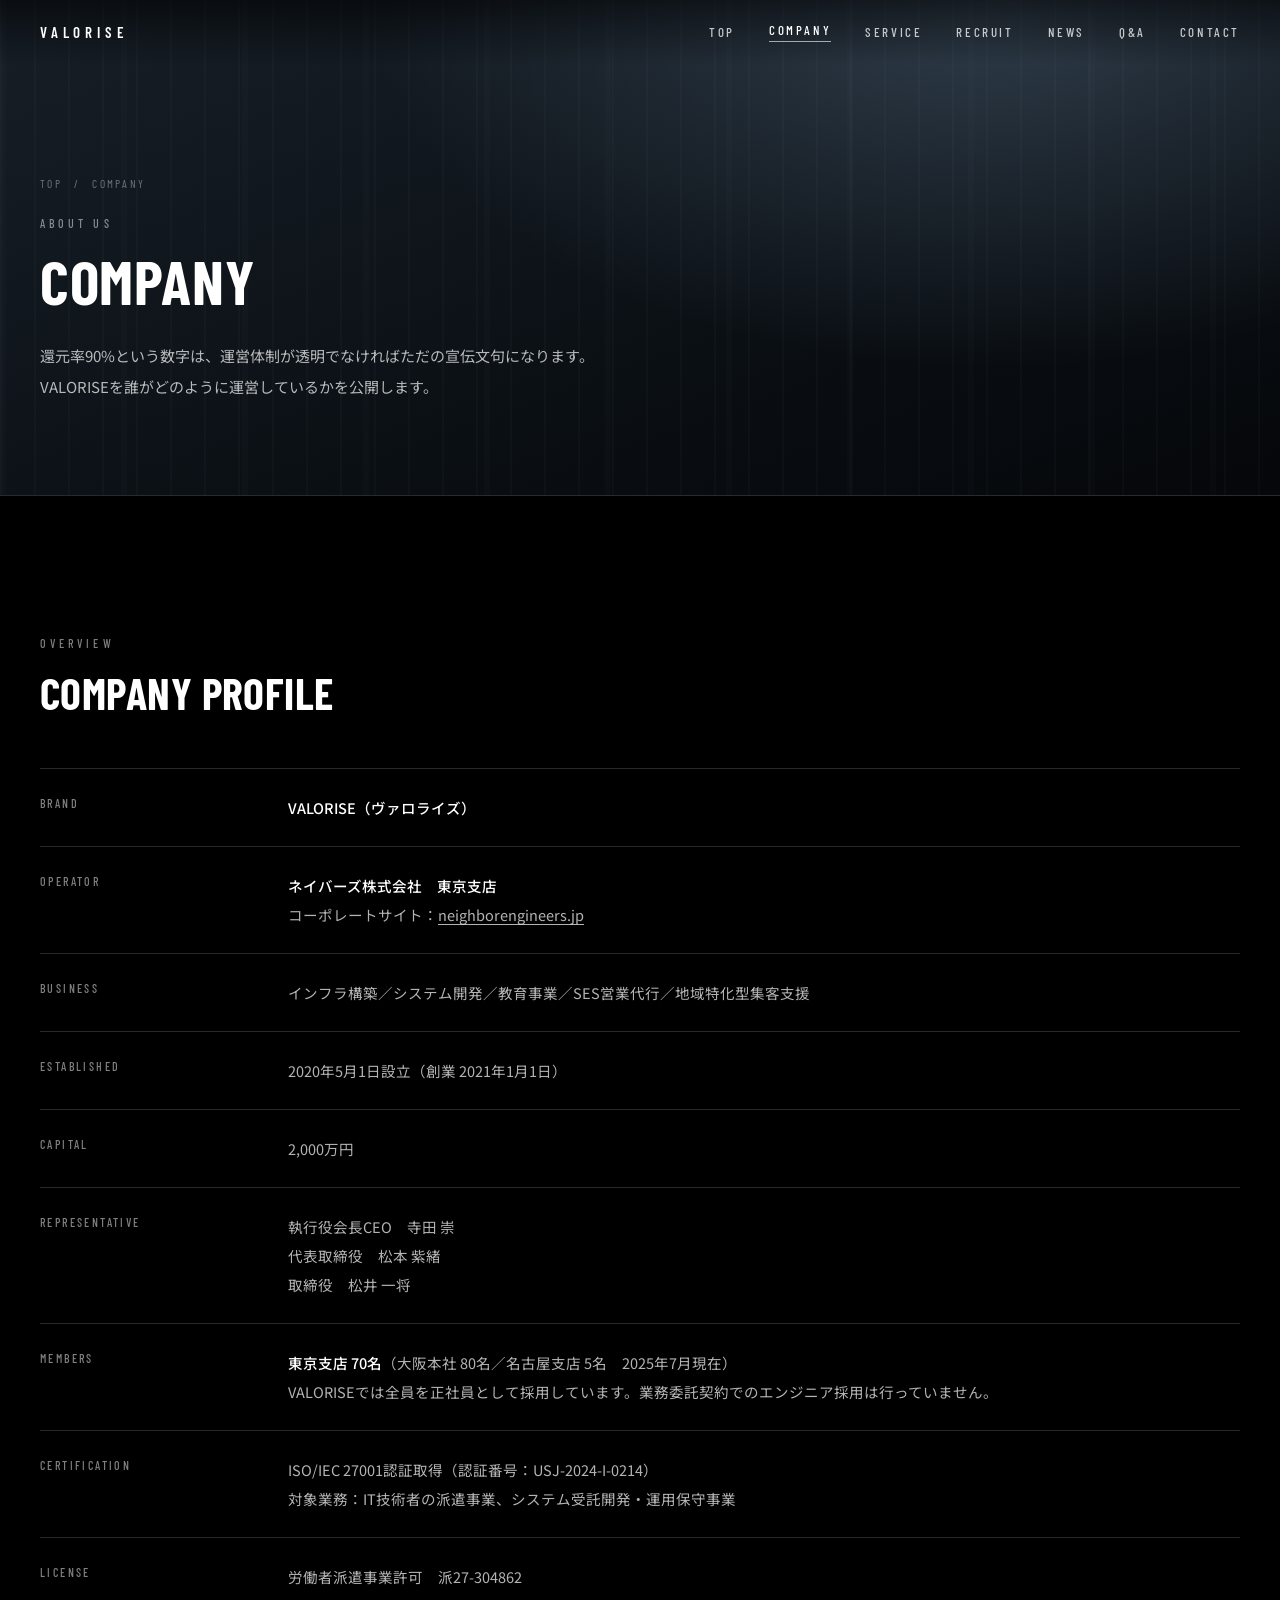
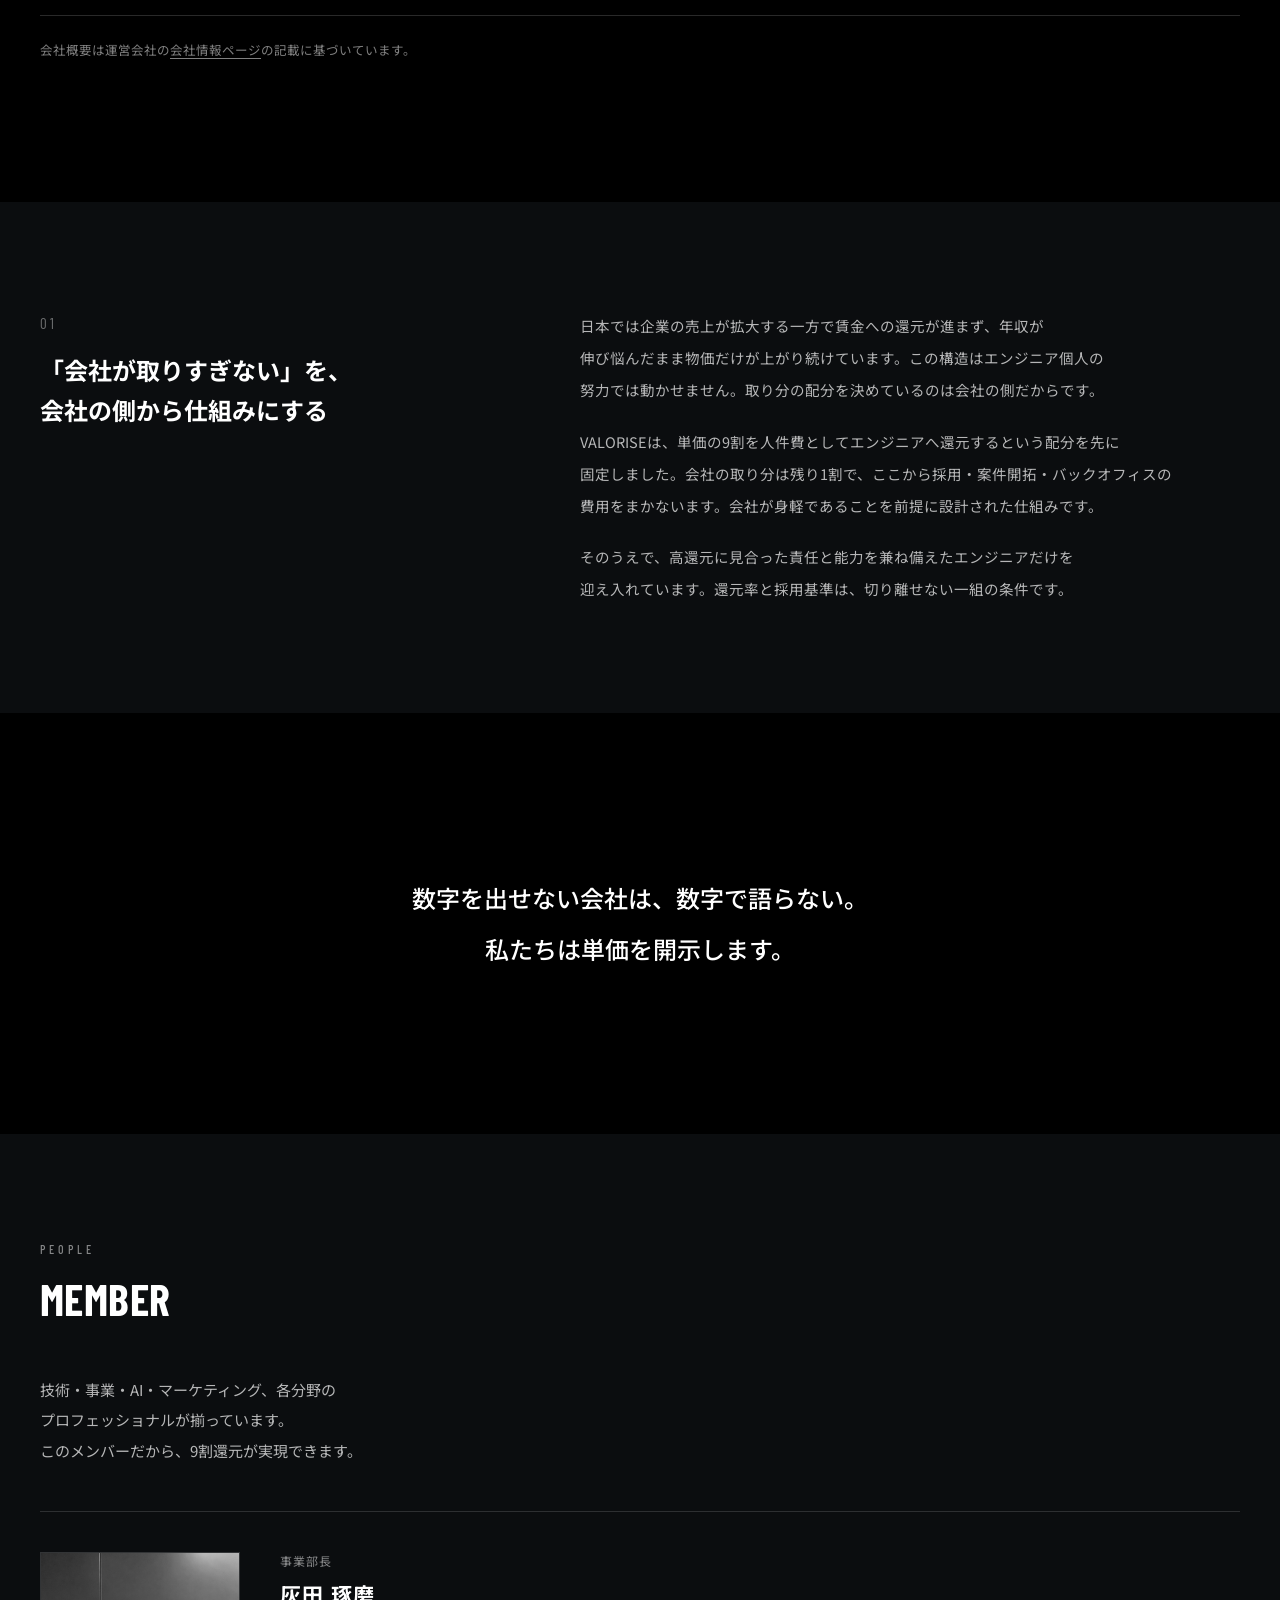
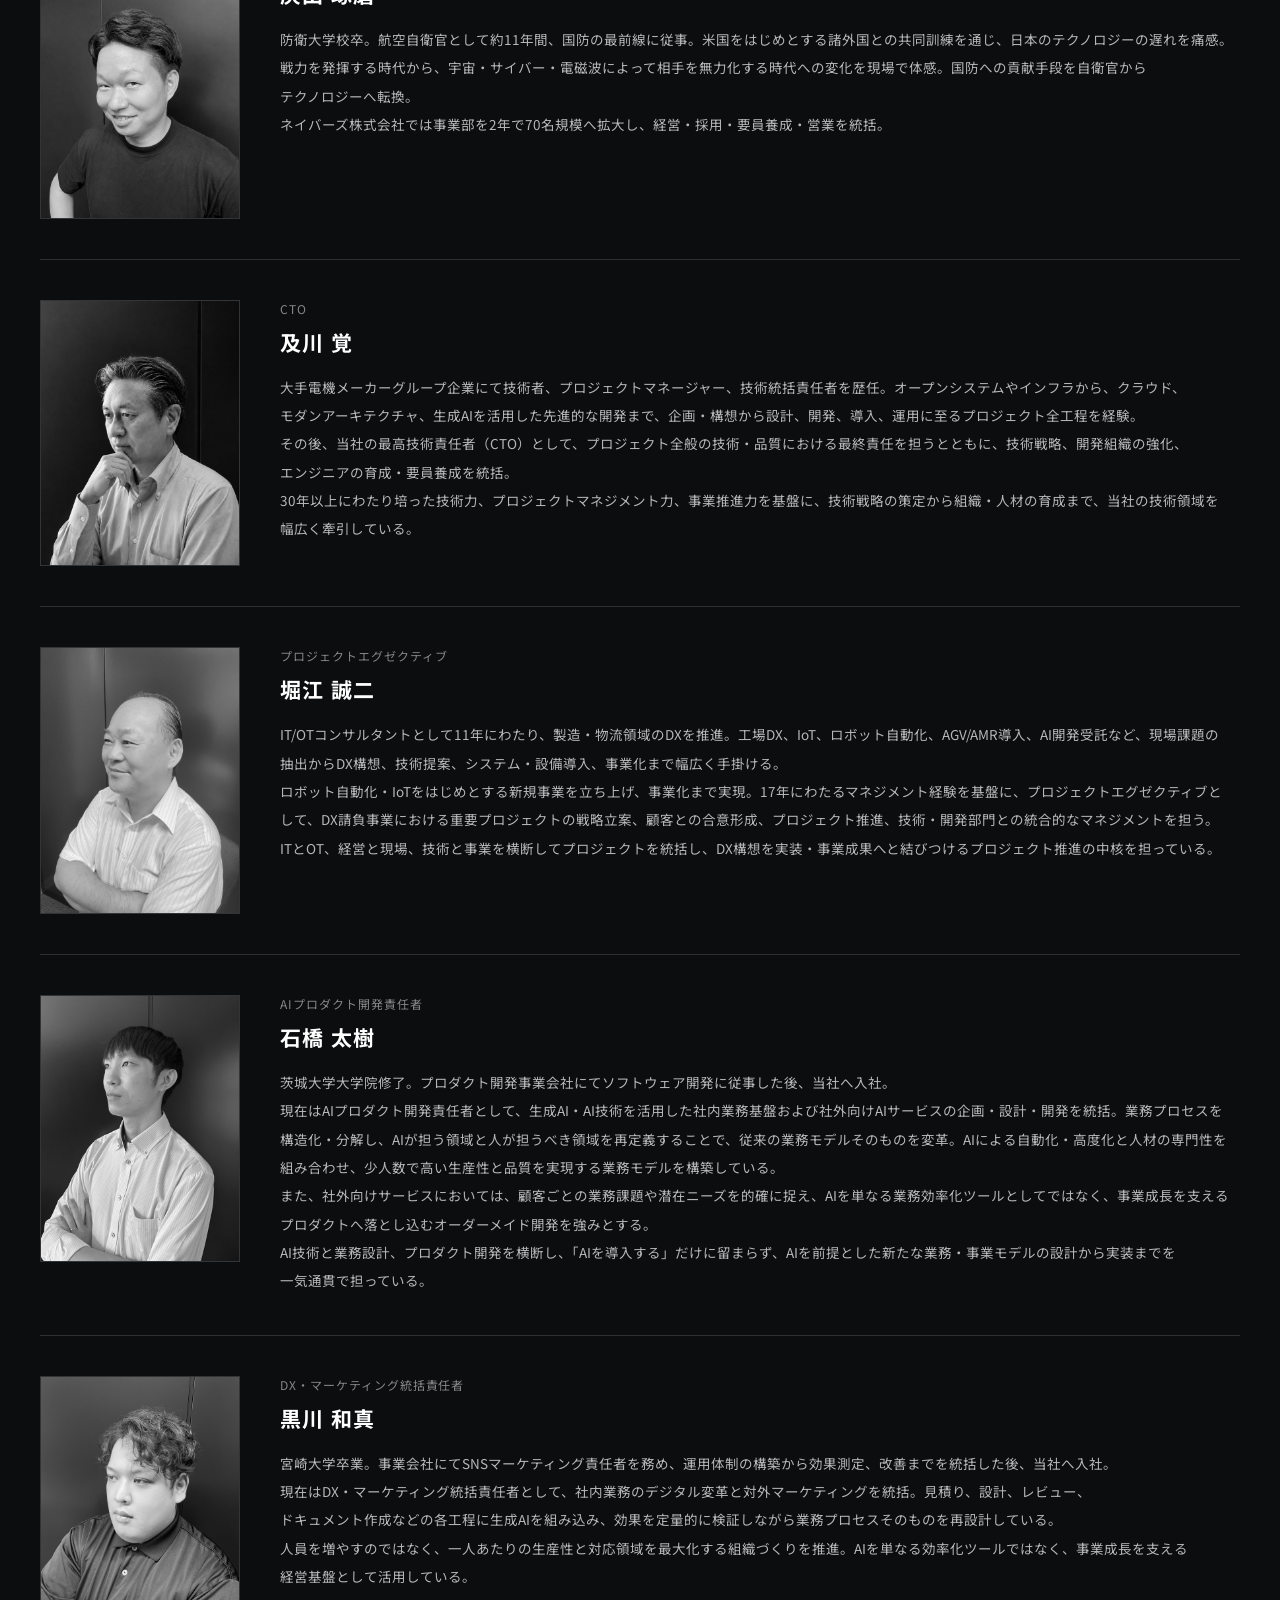
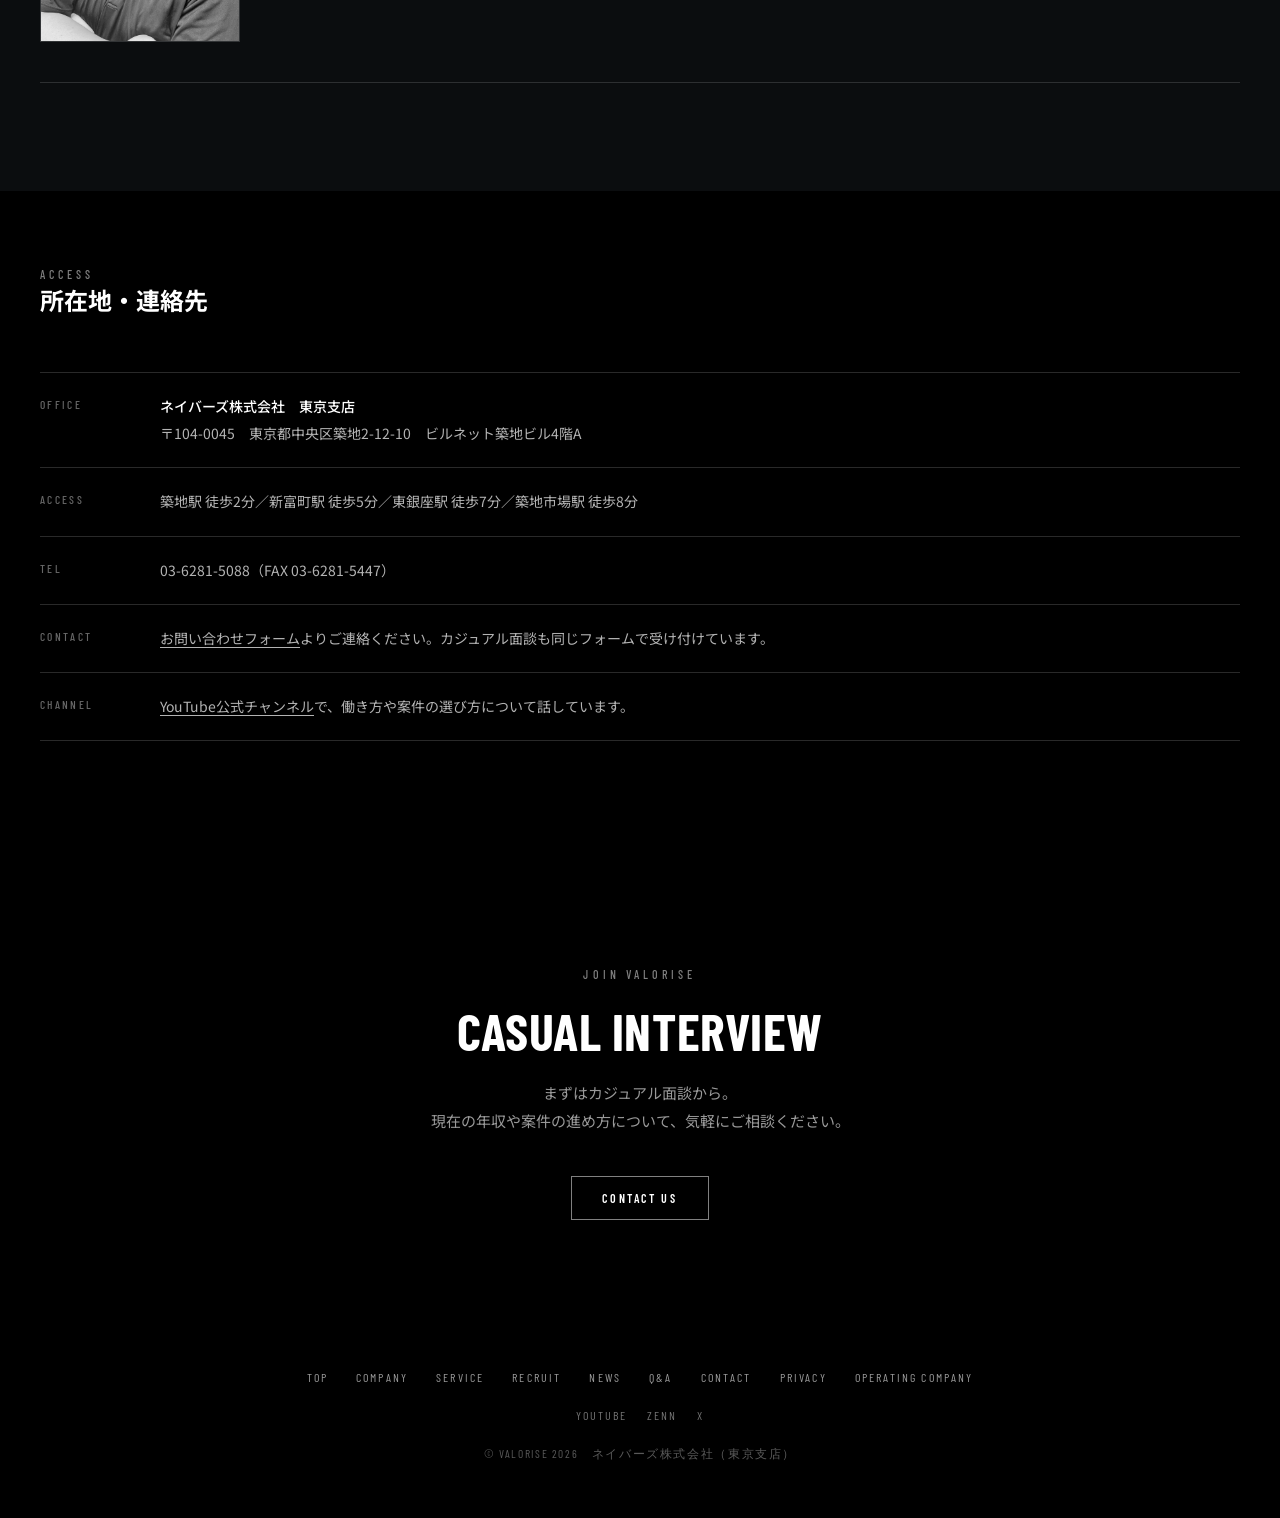
==== commit 4e9423d7: "Add files via upload" ====
--- a/company.html
+++ b/company.html
@@ -136,7 +136,7 @@
       <span class="eyebrow">PEOPLE</span>
       <h2 class="display display--sm">MEMBER</h2>
     </div>
-    <p class="lead" data-r data-delay="60">還元率90%は制度ではなく運用です。誰がどの判断に責任を持っているかを公開します。</p>
+    <p class="lead" data-r data-delay="60">技術・事業・AI・マーケティング、各分野のプロフェッショナルが揃っています。<br>このメンバーだから、9割還元が実現できます。</p>
 
     <!-- 申し送り：メンバーを追加するときは <article class="member"> ブロックを複製し、
          写真は 3:4（600x800）で assets/ に置いてください。
@@ -166,7 +166,7 @@
       </article>
 
       <article class="member">
-        <div class="member__photo"><span class="bg bg--hero-lines"></span><span class="member__soon">COMING SOON</span></div>
+        <div class="member__photo"><img src="assets/member-03.jpg" alt="プロジェクトエグゼクティブの堀江誠二" width="600" height="800" decoding="async" loading="lazy"></div>
         <div>
           <span class="member__role">プロジェクトエグゼクティブ</span>
           <h3>堀江 誠二</h3>
@@ -181,9 +181,10 @@
         <div>
           <span class="member__role">AIプロダクト開発責任者</span>
           <h3>石橋 太樹</h3>
-          <p>茨城大学大学院修了。自社サービスを開発する事業会社で2年間、プロダクト開発に従事したのち当社へ入社。</p>
-          <p>AIプロダクト開発責任者として、生成AIを組み込んだプロダクトの開発を統括。既製のAPIを呼ぶだけの実装ではなく、業務の手順そのものを分解し、どこを機械に任せ、どこを人が判断するかを設計する段階から関わる。精度が出ない部分を無理に自動化せず、人が確認する工程として残す判断も含めて設計している。</p>
-          <p>同じ考え方を社内の開発フローにも適用。見積り、実装、レビューの各工程で扱える情報量を増やし、少人数のチームが引き受けられる案件の規模を押し上げている。</p>
+          <p>茨城大学大学院修了。プロダクト開発事業会社にてソフトウェア開発に従事した後、当社へ入社。</p>
+          <p>現在はAIプロダクト開発責任者として、生成AI・AI技術を活用した社内業務基盤および社外向けAIサービスの企画・設計・開発を統括。業務プロセスを構造化・分解し、AIが担う領域と人が担うべき領域を再定義することで、従来の業務モデルそのものを変革。AIによる自動化・高度化と人材の専門性を組み合わせ、少人数で高い生産性と品質を実現する業務モデルを構築している。</p>
+          <p>また、社外向けサービスにおいては、顧客ごとの業務課題や潜在ニーズを的確に捉え、AIを単なる業務効率化ツールとしてではなく、事業成長を支えるプロダクトへ落とし込むオーダーメイド開発を強みとする。</p>
+          <p>AI技術と業務設計、プロダクト開発を横断し、「AIを導入する」だけに留まらず、AIを前提とした新たな業務・事業モデルの設計から実装までを一気通貫で担っている。</p>
         </div>
       </article>
 
@@ -192,9 +193,9 @@
         <div>
           <span class="member__role">DX・マーケティング統括責任者</span>
           <h3>黒川 和真</h3>
-          <p>宮崎大学卒業。事業会社にてSNSマーケティングの責任者を2年間務め、運用体制の設計から効果測定、改善サイクルの構築までを統括したのち当社へ入社。</p>
-          <p>DX・マーケティング統括責任者として、社内業務のデジタル化と対外発信の双方に責任を持つ。見積り、設計、レビュー、ドキュメント作成の各工程に生成AIを組み込み、どの工程がどれだけ短縮できたかを計測しながら運用を調整。導入して終わらせず、回り続ける状態に保つことを役割としている。</p>
-          <p>人を増やして対応量を増やすのではなく、一人あたりが扱える範囲を広げる方向に投資する。会社の取り分を1割に抑えたまま運営できているのは、この積み上げが前提にある。</p>
+          <p>宮崎大学卒業。事業会社にてSNSマーケティング責任者を務め、運用体制の構築から効果測定、改善までを統括した後、当社へ入社。</p>
+          <p>現在はDX・マーケティング統括責任者として、社内業務のデジタル変革と対外マーケティングを統括。見積り、設計、レビュー、ドキュメント作成などの各工程に生成AIを組み込み、効果を定量的に検証しながら業務プロセスそのものを再設計している。</p>
+          <p>人員を増やすのではなく、一人あたりの生産性と対応領域を最大化する組織づくりを推進。AIを単なる効率化ツールではなく、事業成長を支える経営基盤として活用している。</p>
         </div>
       </article>
 
--- a/style.css
+++ b/style.css
@@ -152,18 +152,6 @@
     radial-gradient(90% 70% at 68% 22%, rgba(122, 160, 200, .30) 0%, rgba(0, 0, 0, 0) 62%),
     linear-gradient(180deg, #1b2733 0%, #0d141b 55%, #05080b 100%);
 }
-/* エンブレムを中央に大きく敷き、文字の背後に回す。
-   金の彩度が強いため不透明度で抑える。上げすぎると見出しと競合する。 */
-.bg--mark {
-  inset: auto;
-  top: 50%;
-  left: 50%;
-  transform: translate(-50%, -50%);
-  width: clamp(300px, 54vw, 820px);
-  height: auto;
-  opacity: .16;
-}
-
 .bg--hero-lines {
   opacity: .5;
   background:
@@ -173,8 +161,10 @@
 
 /* 写真自体が暗いため、スクリムは以前より弱めている。
    これ以上強くすると被写体が潰れ、弱くすると文字のコントラストが落ちる。 */
+/* 下端はリード文とボタンが乗るため強めに沈める。
+   現在のヒーロー写真では、ここを .62 に緩めるとボタンが 6.6:1 まで落ちる。 */
 .scrim--bottom {
-  background: linear-gradient(180deg, rgba(0, 0, 0, .22) 0%, rgba(0, 0, 0, 0) 38%, rgba(0, 0, 0, .68) 100%);
+  background: linear-gradient(180deg, rgba(0, 0, 0, .18) 0%, rgba(0, 0, 0, 0) 38%, rgba(0, 0, 0, .72) 100%);
 }
 
 .bg--model { background: radial-gradient(110% 75% at 50% 42%, #101c28 0%, #05070a 72%); }
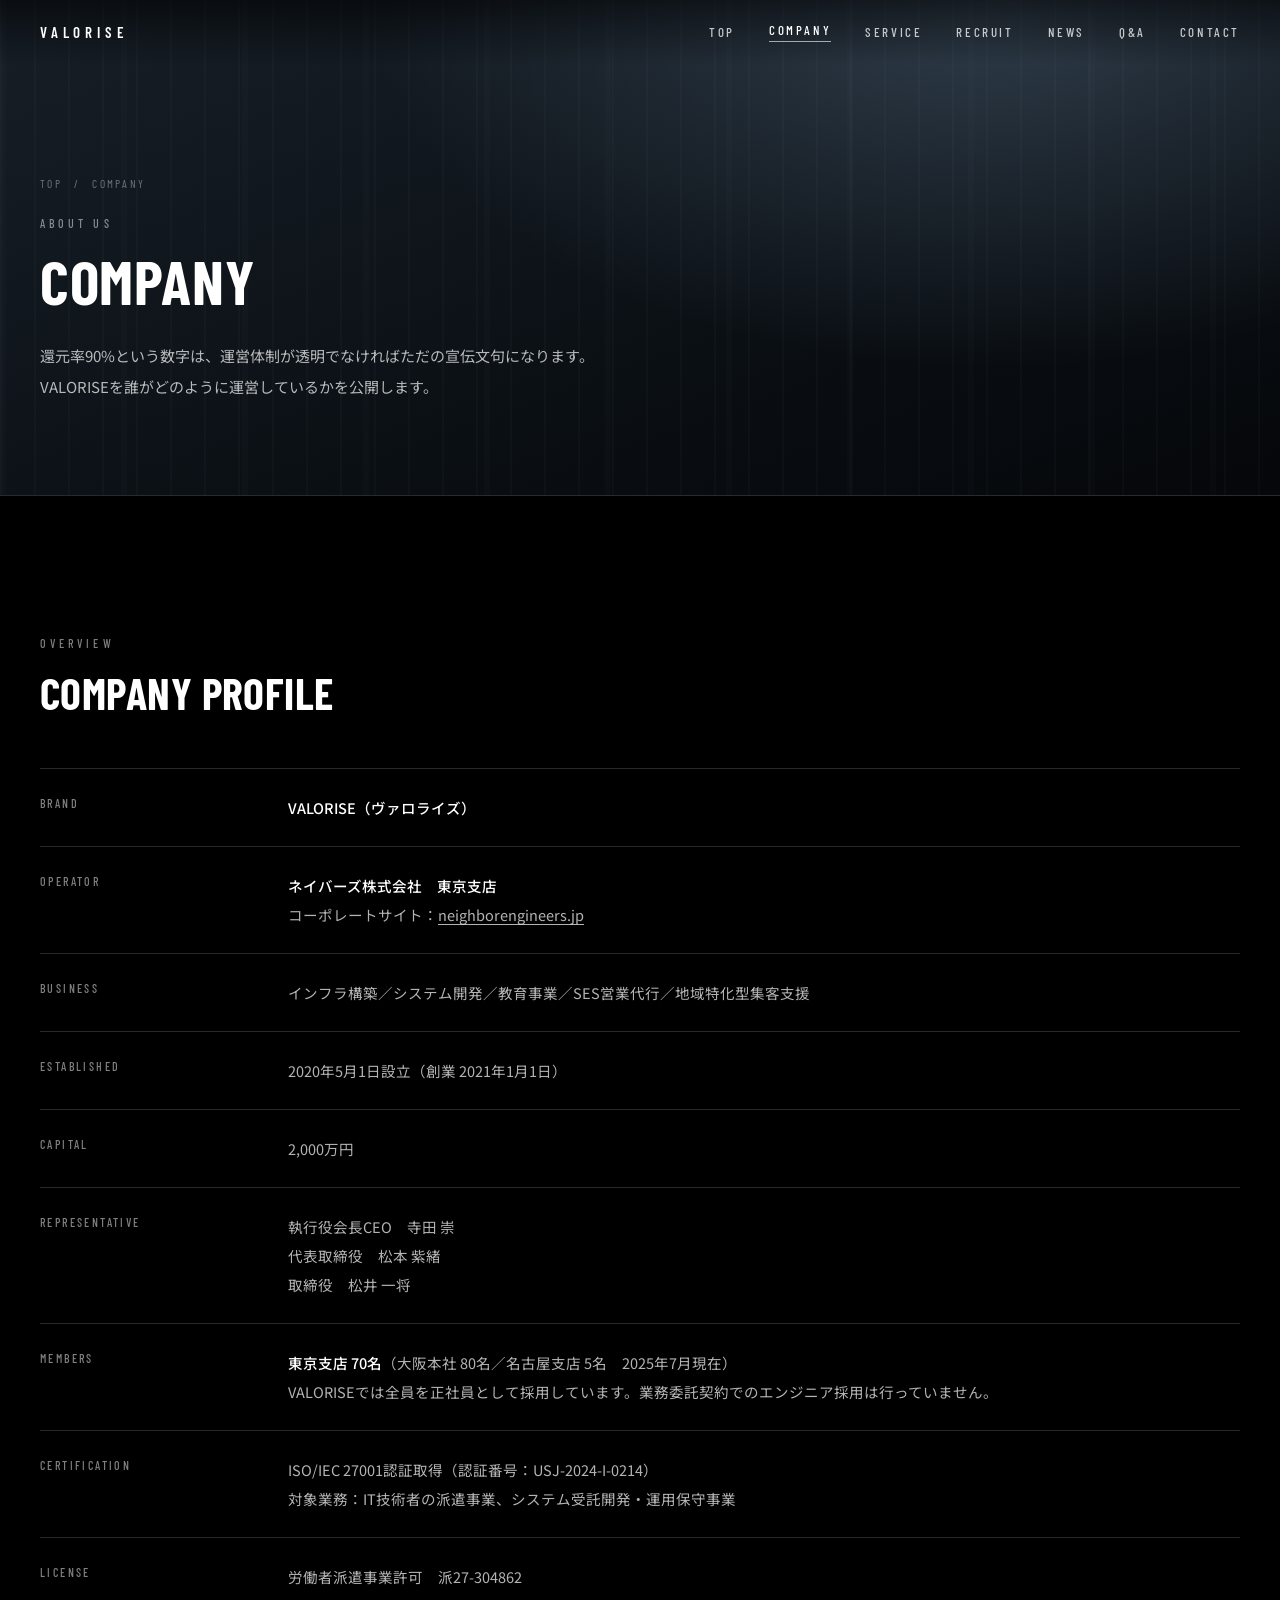
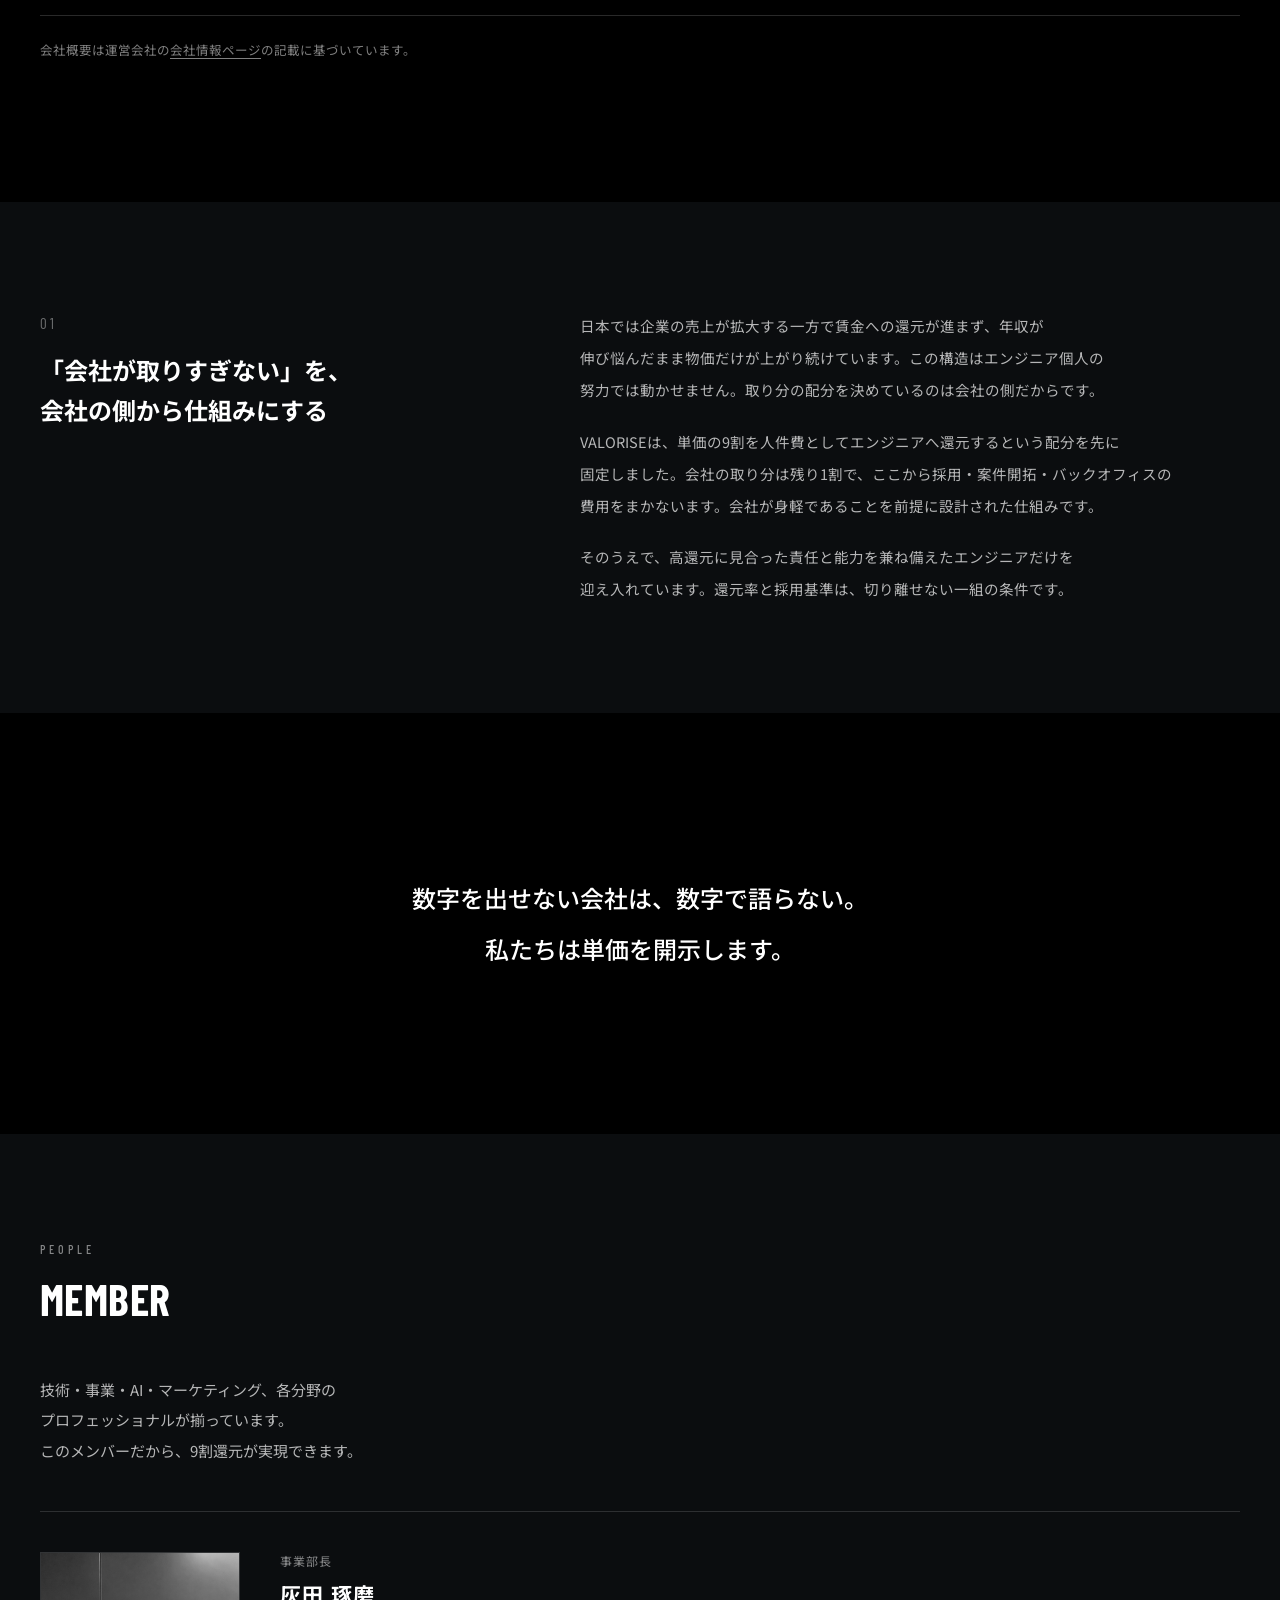
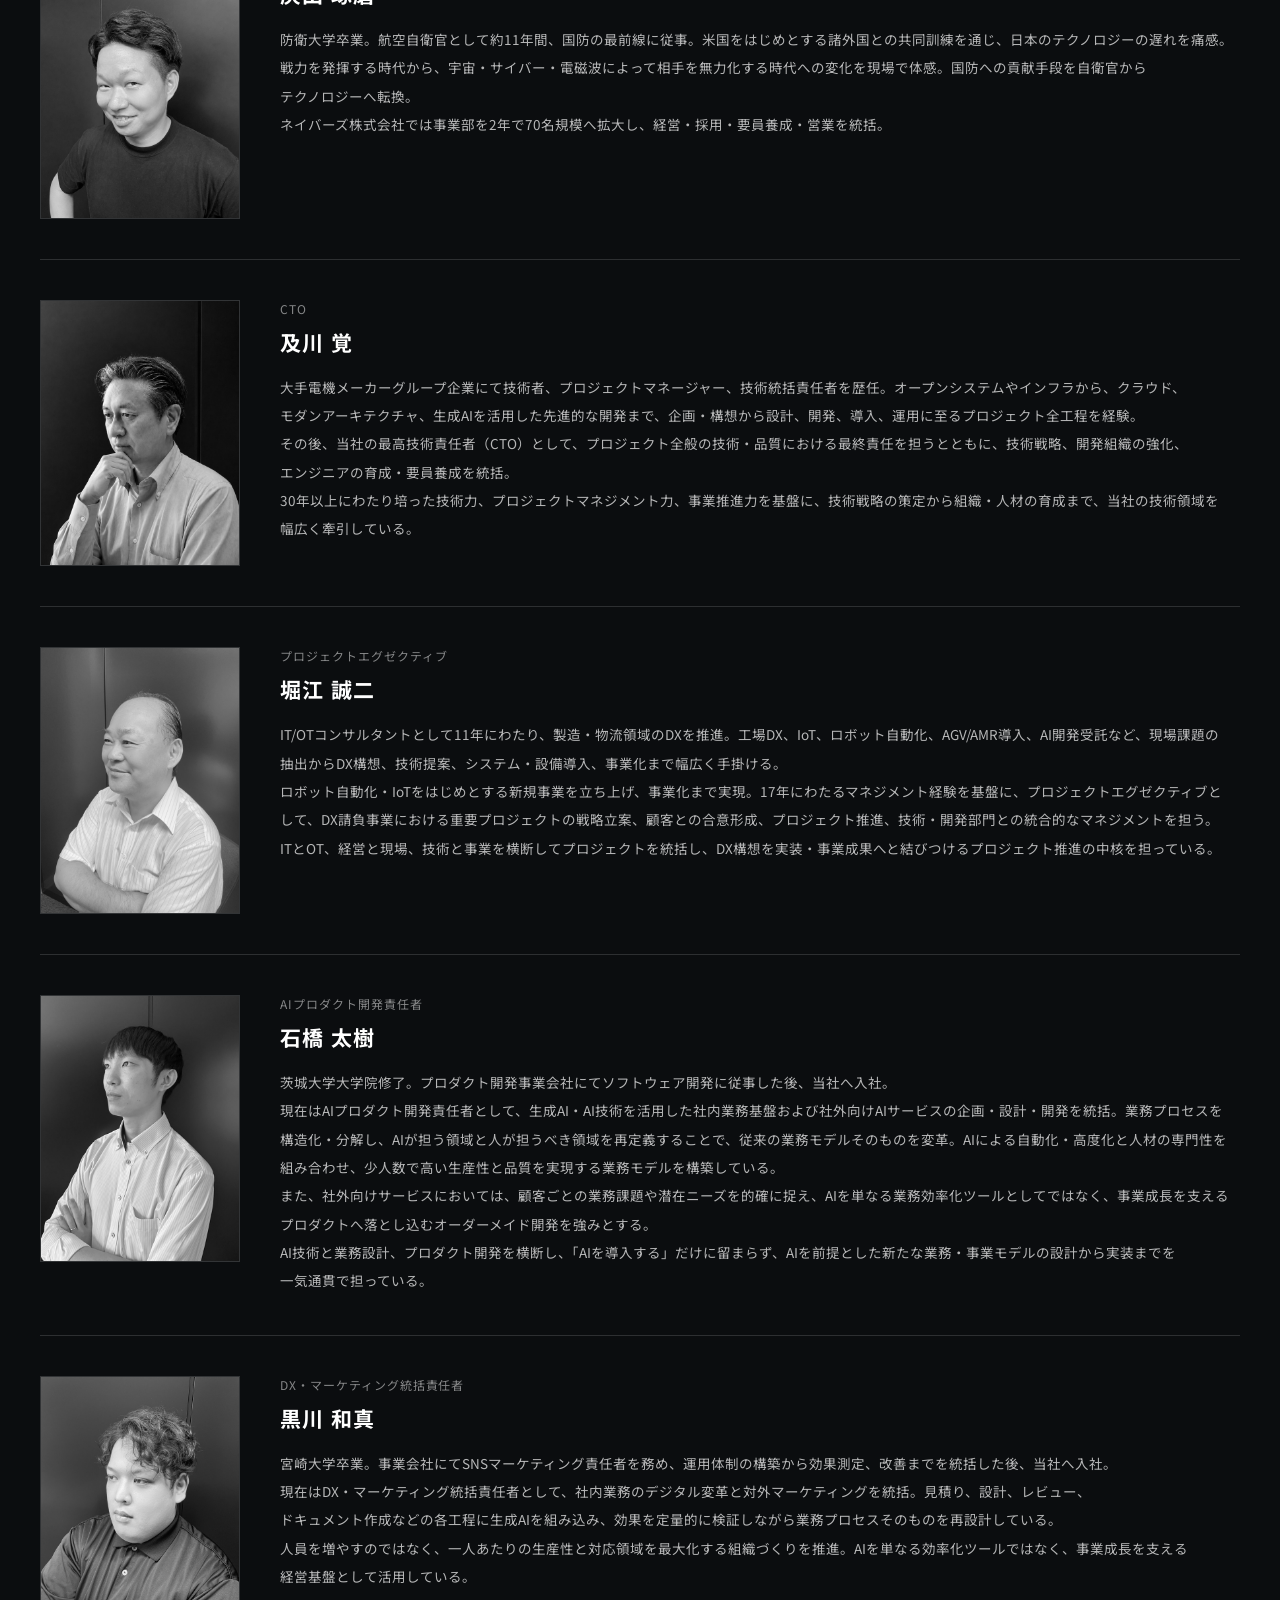
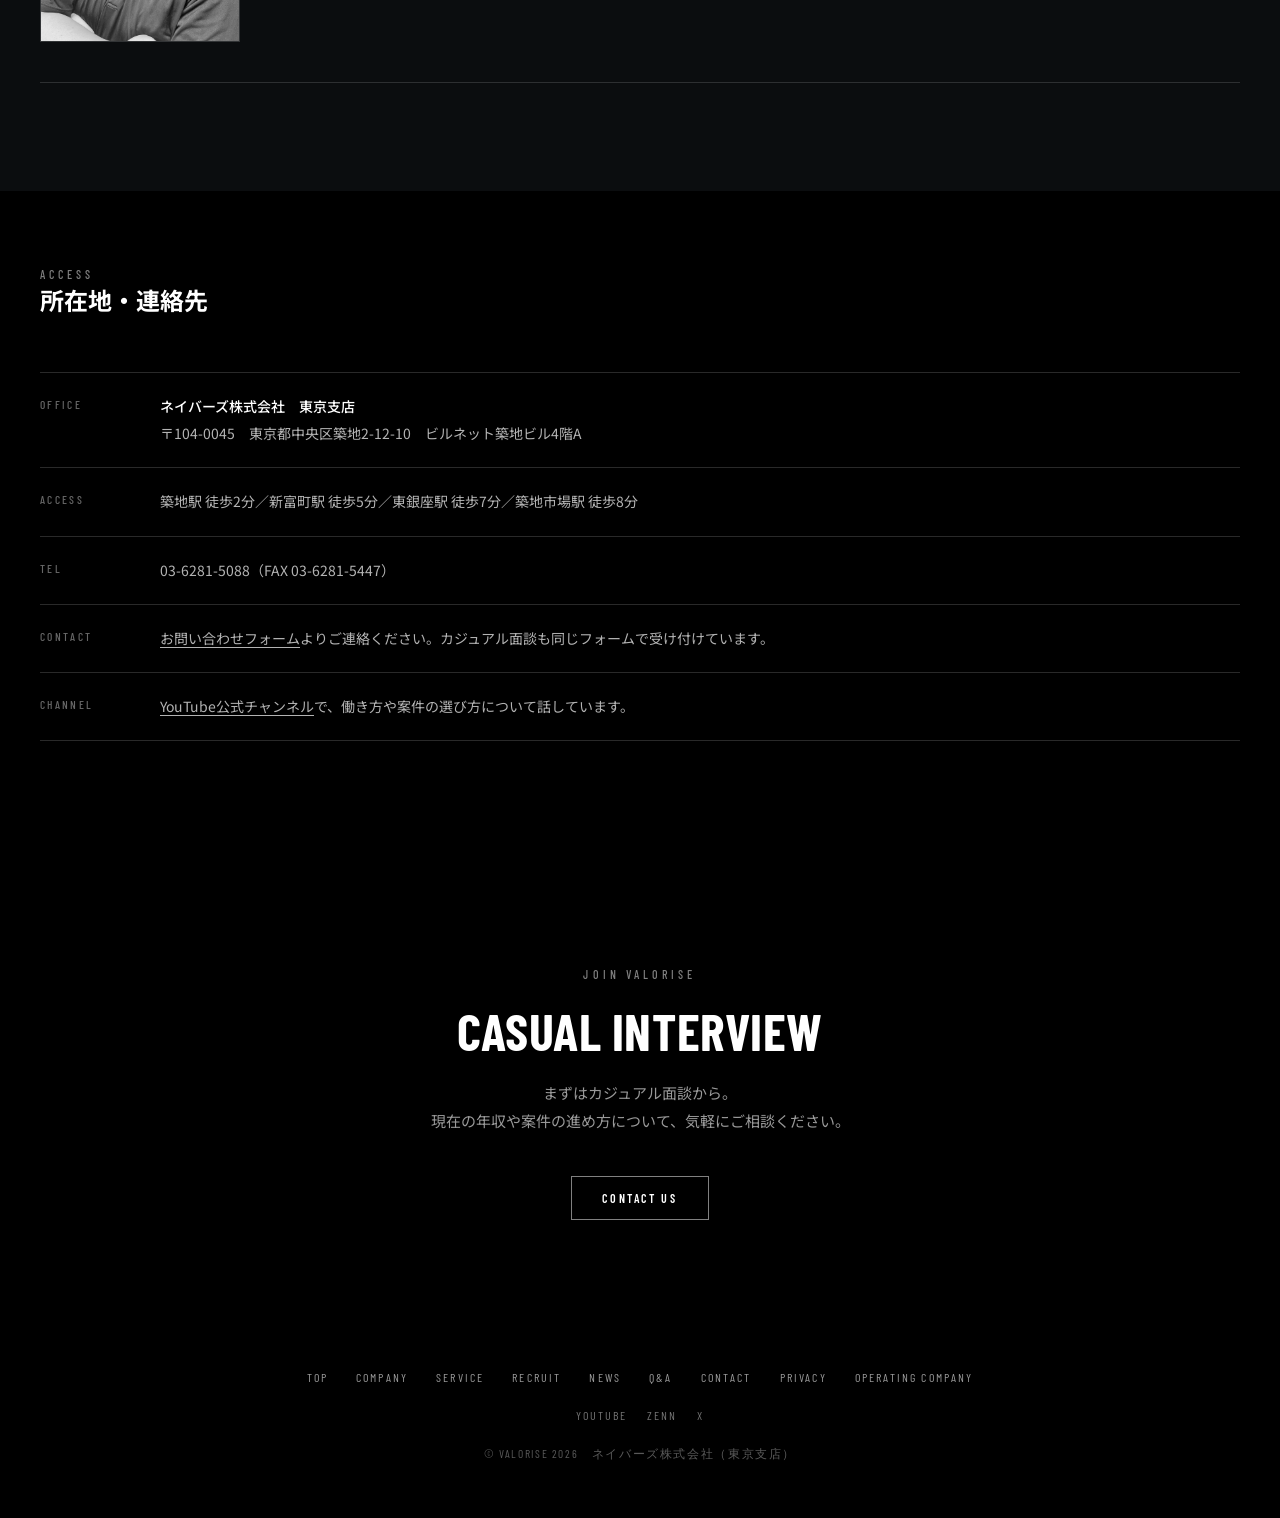
==== commit 68fc9a84: "Add files via upload" ====
--- a/company.html
+++ b/company.html
@@ -148,7 +148,7 @@
         <div>
           <span class="member__role">事業部長</span>
           <h3>灰田 琢磨</h3>
-          <p>防衛大学校卒。航空自衛官として約11年間、国防の最前線に従事。米国をはじめとする諸外国との共同訓練を通じ、日本のテクノロジーの遅れを痛感。</p>
+          <p>防衛大学卒業。航空自衛官として約11年間、国防の最前線に従事。米国をはじめとする諸外国との共同訓練を通じ、日本のテクノロジーの遅れを痛感。</p>
           <p>戦力を発揮する時代から、宇宙・サイバー・電磁波によって相手を無力化する時代への変化を現場で体感。国防への貢献手段を自衛官からテクノロジーへ転換。</p>
           <p>ネイバーズ株式会社では事業部を2年で70名規模へ拡大し、経営・採用・要員養成・営業を統括。</p>
         </div>
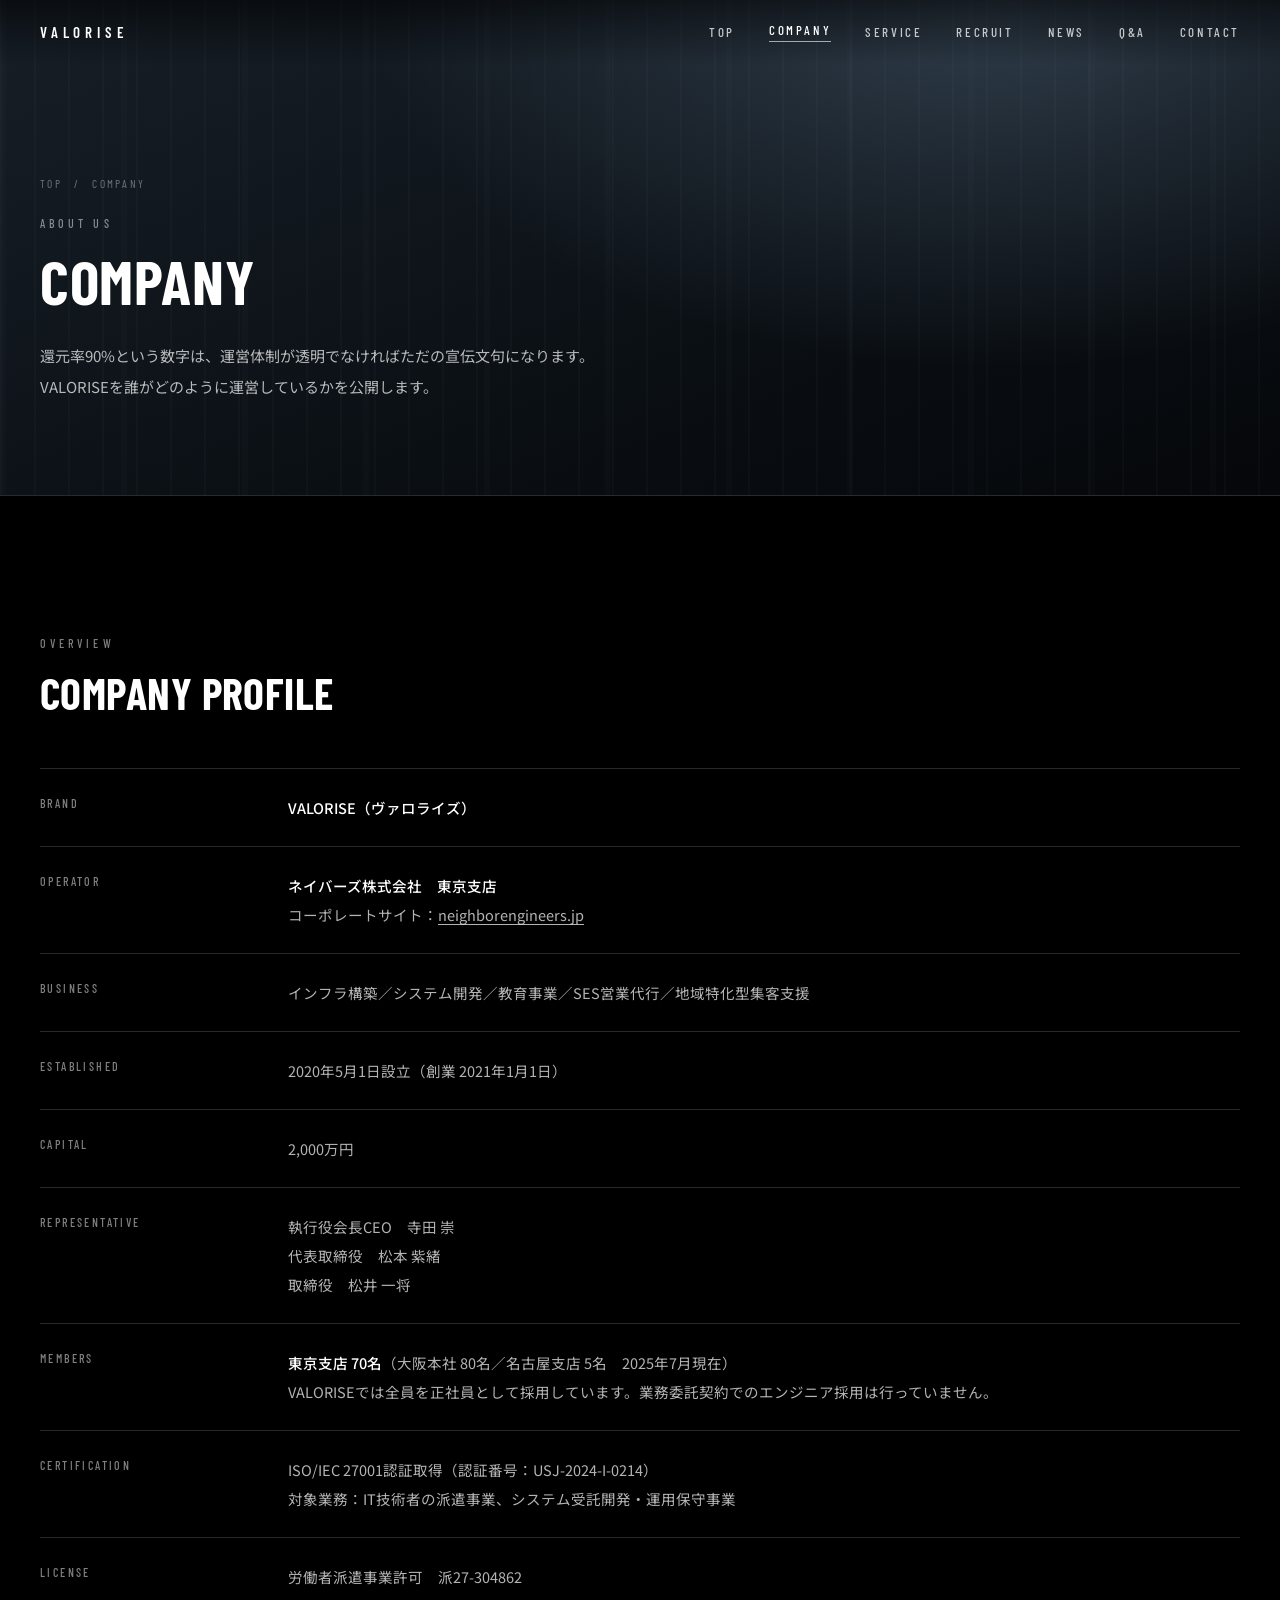
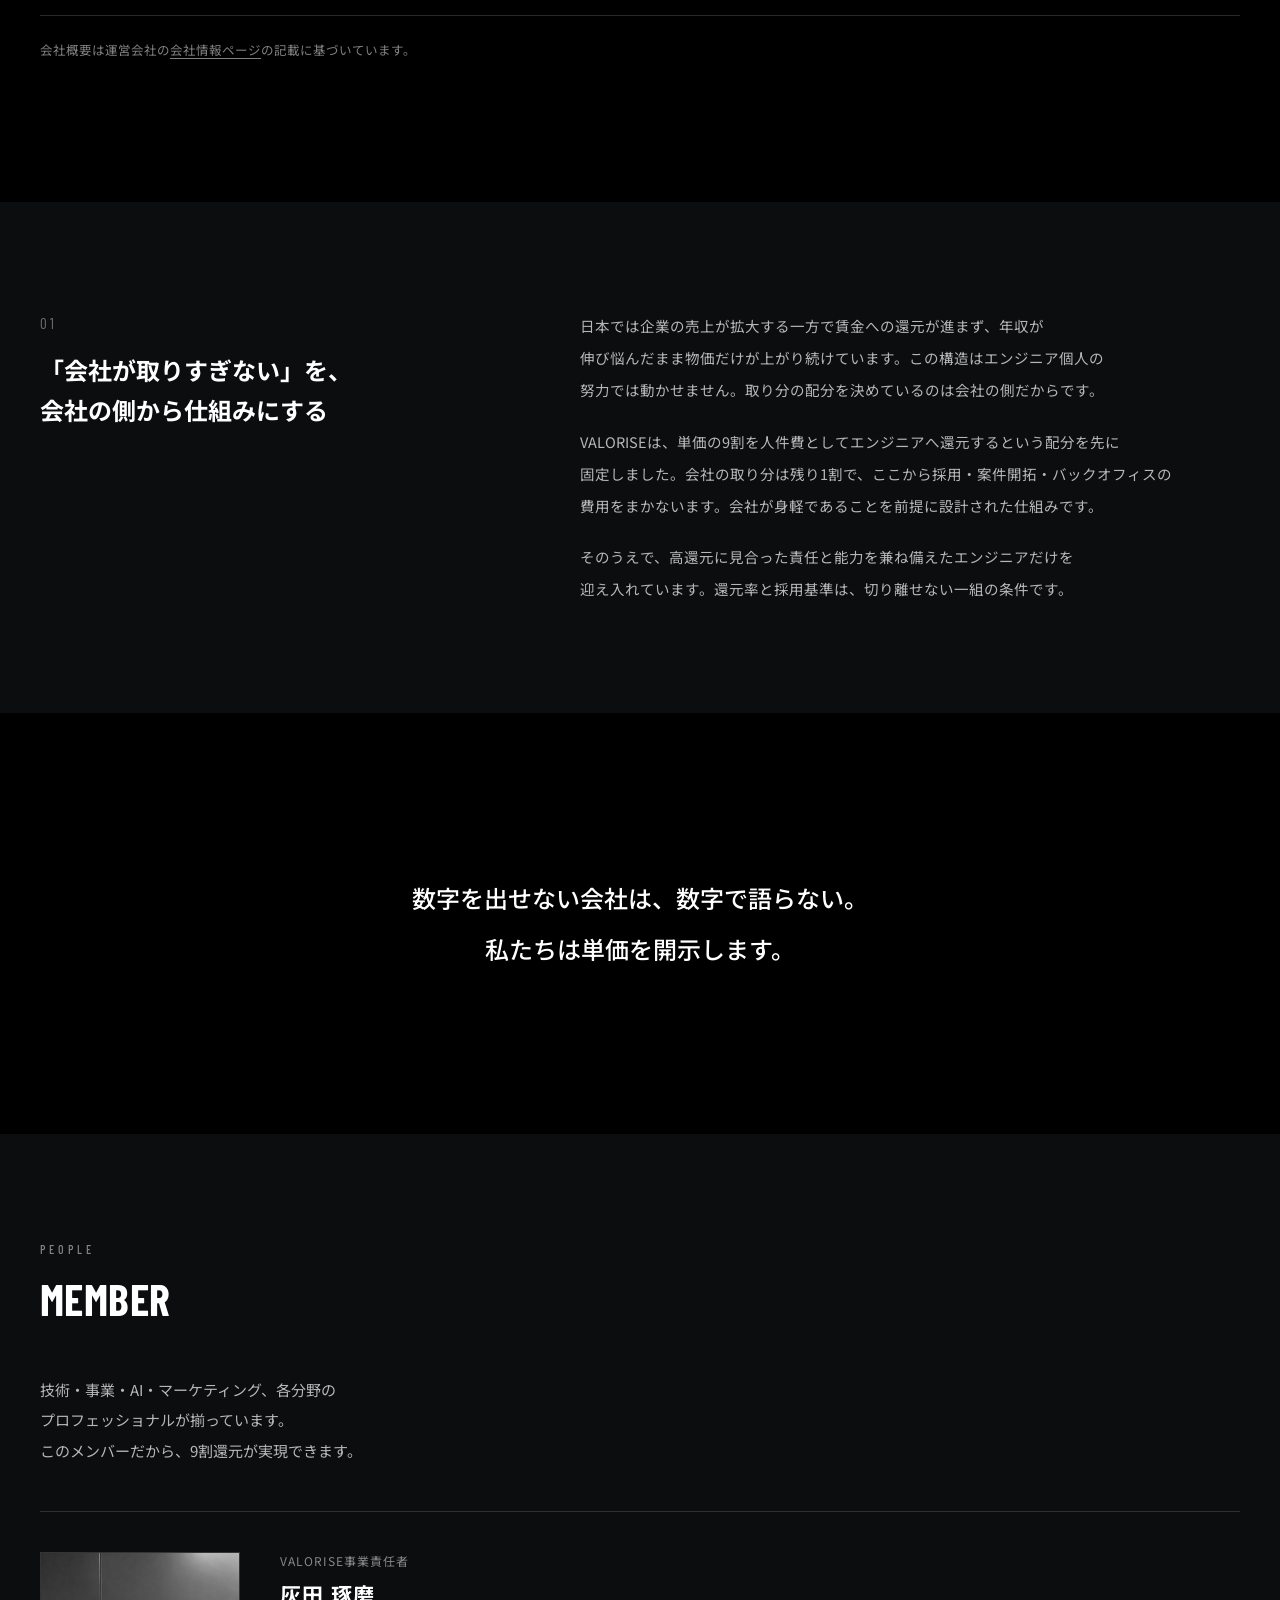
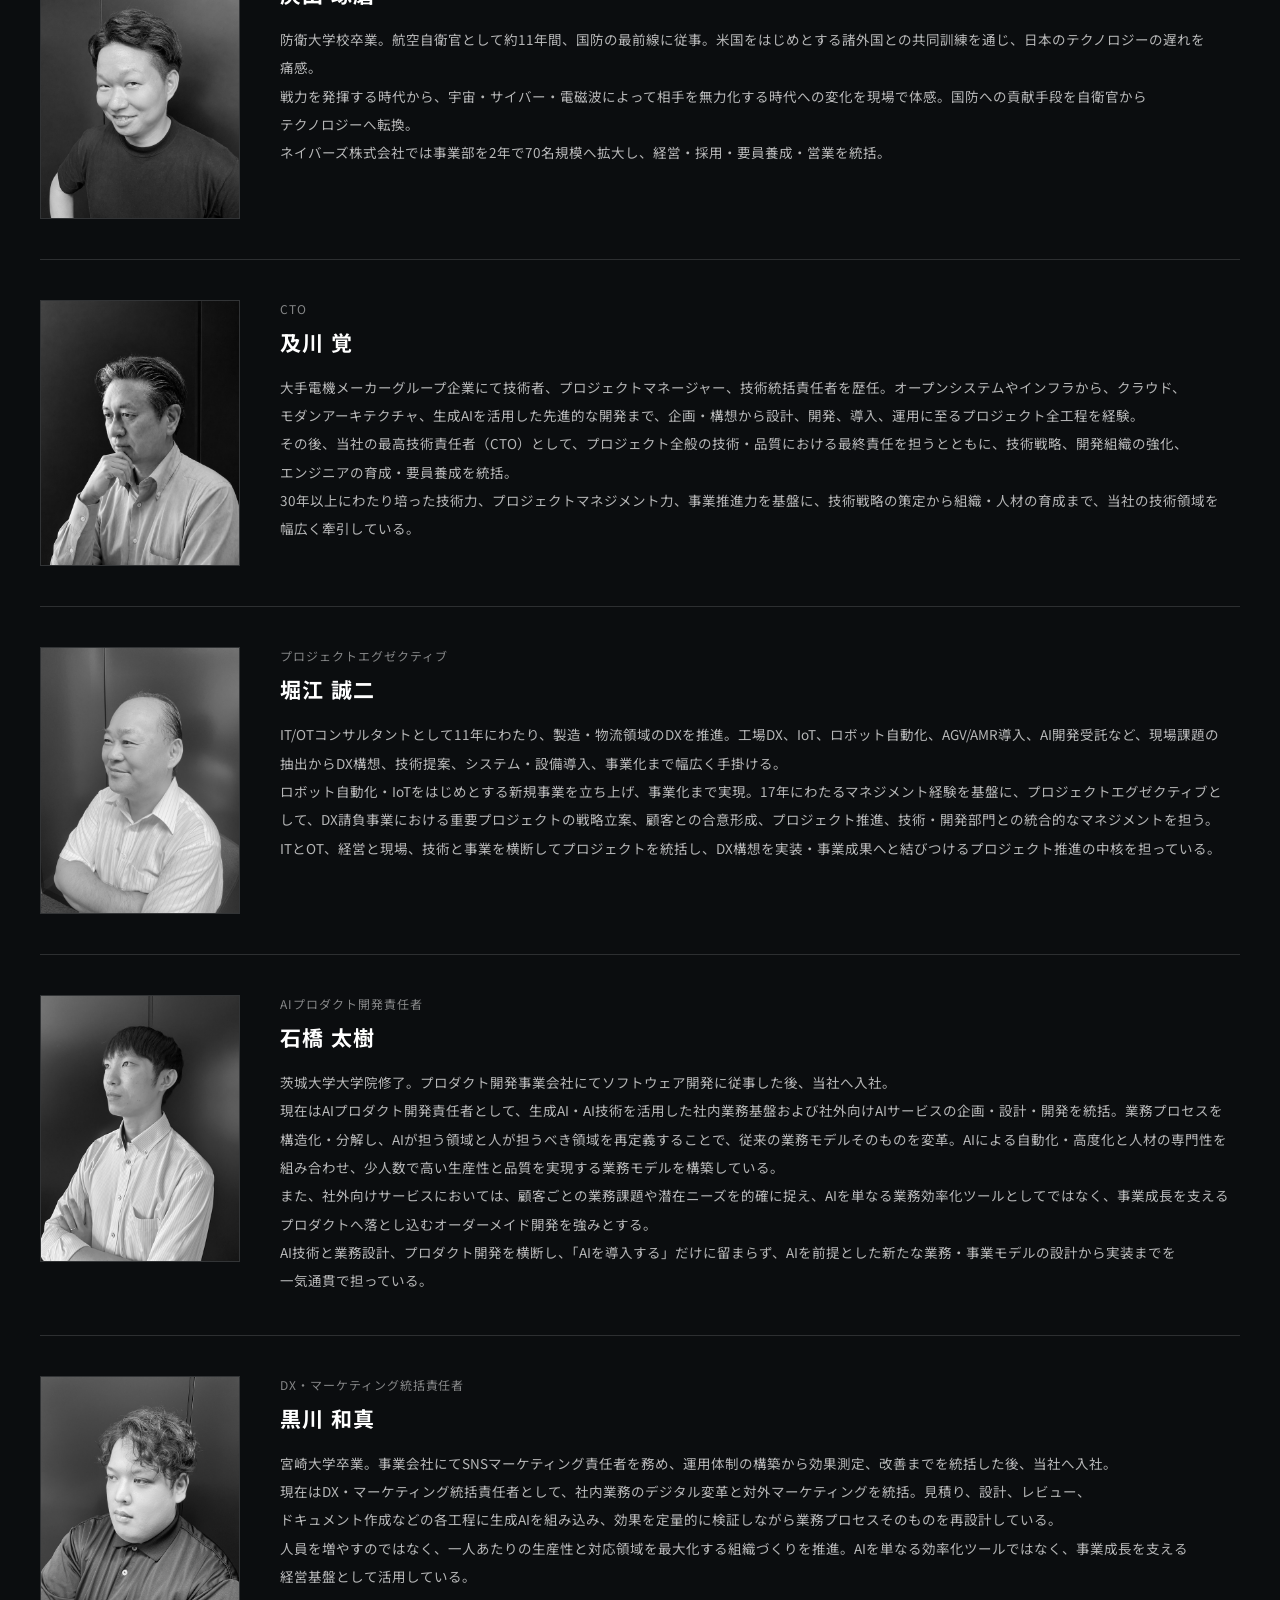
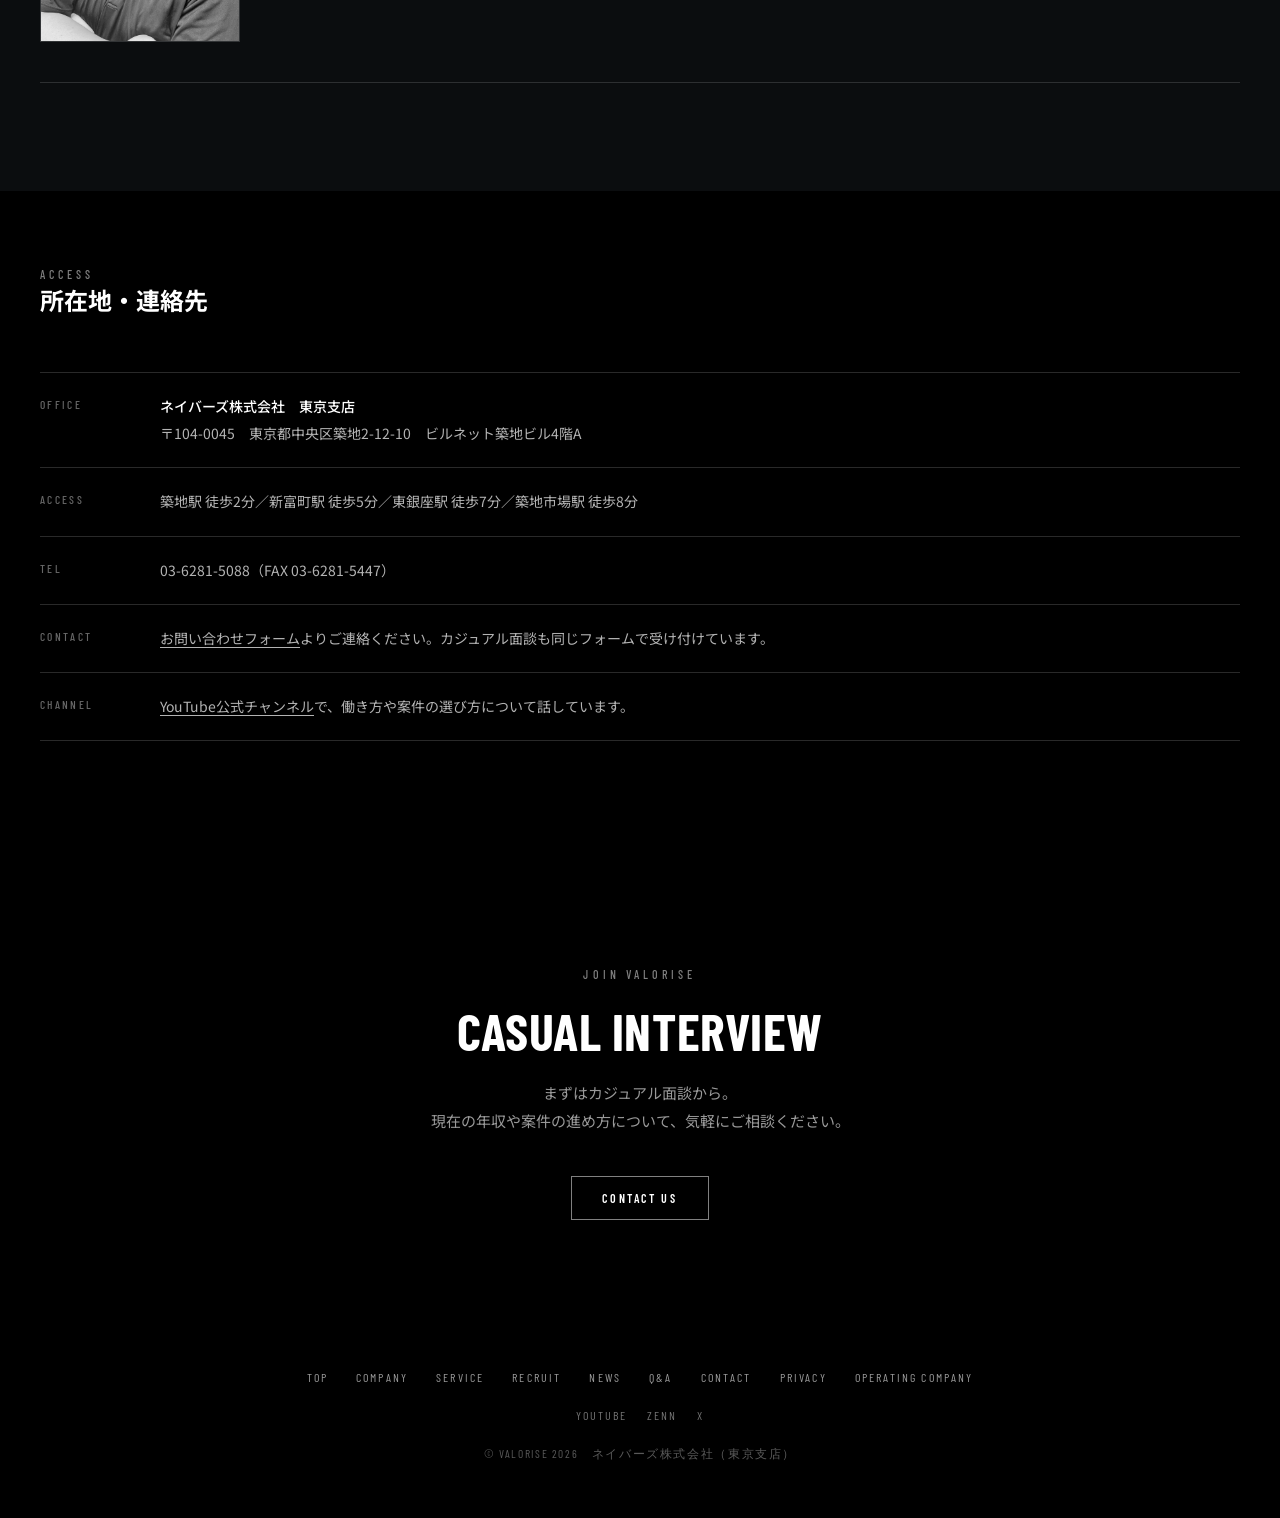
==== commit ed9616ce: "Add files via upload" ====
--- a/company.html
+++ b/company.html
@@ -144,11 +144,11 @@
     <div class="member-list" data-r data-delay="120">
 
       <article class="member">
-        <div class="member__photo"><img src="assets/member-01.jpg" alt="事業部長の灰田琢磨" width="600" height="800" decoding="async" loading="lazy"></div>
-        <div>
-          <span class="member__role">事業部長</span>
+        <div class="member__photo"><img src="assets/member-01.jpg" alt="VALORISE事業責任者の灰田琢磨" width="600" height="800" decoding="async" loading="lazy"></div>
+        <div>
+          <span class="member__role">VALORISE事業責任者</span>
           <h3>灰田 琢磨</h3>
-          <p>防衛大学卒業。航空自衛官として約11年間、国防の最前線に従事。米国をはじめとする諸外国との共同訓練を通じ、日本のテクノロジーの遅れを痛感。</p>
+          <p>防衛大学校卒業。航空自衛官として約11年間、国防の最前線に従事。米国をはじめとする諸外国との共同訓練を通じ、日本のテクノロジーの遅れを痛感。</p>
           <p>戦力を発揮する時代から、宇宙・サイバー・電磁波によって相手を無力化する時代への変化を現場で体感。国防への貢献手段を自衛官からテクノロジーへ転換。</p>
           <p>ネイバーズ株式会社では事業部を2年で70名規模へ拡大し、経営・採用・要員養成・営業を統括。</p>
         </div>
--- a/style.css
+++ b/style.css
@@ -914,90 +914,148 @@
 
 /* --- news ------------------------------------------------------------- */
 
-.news-filter {
+/* 日付表記はTOPICSと動画リストで共有している */
+.news-date {
+  font-family: var(--font-en);
+  font-size: 15px;
+  font-weight: 600;
+  letter-spacing: .06em;
+  color: var(--text-50);
+}
+
+/* --- video（YouTube最新3件） -------------------------------------------
+   YouTubeのサムネイルは配色も文字量もこのサイトと衝突するため使わない。
+   番号・再生マークはすべてCSSで描き、外部画像の読み込みをゼロにしている。 */
+
+.video-head {
+  display: flex;
+  align-items: flex-end;
+  justify-content: space-between;
+  gap: 32px;
+  margin-bottom: 44px;
+}
+.video-head .section-head,
+.video-head > div:first-child { margin-bottom: 0; }
+.video-head__note {
+  flex: none;
+  text-align: right;
+  font-size: 13px;
+  line-height: 1.9;
+  color: var(--text-50);
+}
+.video-head__note span {
+  font-family: var(--font-en);
+  font-size: 12px;
+  letter-spacing: .12em;
+  color: var(--text-40);
+}
+
+.video-list {
+  list-style: none;
+  border-top: 1px solid var(--line-soft);
+}
+.video { display: block; }
+
+.video__link {
+  display: grid;
+  grid-template-columns: 78px 1fr 46px;
+  align-items: center;
+  gap: 28px;
+  padding: 30px 0;
+  border-bottom: 1px solid var(--line-soft);
+  color: inherit;
+  transition: background-color .35s var(--ease), padding-left .35s var(--ease);
+}
+.video__link:hover {
+  background-color: rgba(255, 255, 255, .035);
+  padding-left: 18px;
+}
+
+.video__no {
+  font-family: var(--font-en);
+  font-size: 40px;
+  font-weight: 600;
+  line-height: 1;
+  letter-spacing: .02em;
+  color: rgba(255, 255, 255, .22);
+  transition: color .35s var(--ease);
+}
+.video__link:hover .video__no { color: rgba(255, 255, 255, .5); }
+
+.video__main { display: block; min-width: 0; }
+
+.video__meta {
   display: flex;
   flex-wrap: wrap;
-  gap: 10px;
-  margin-top: 40px;
-  margin-bottom: 52px;
-}
-.news-filter[hidden] { display: none; }
-.news-filter button {
-  padding: 10px 20px;
-  background: transparent;
+  align-items: center;
+  gap: 14px;
+  margin-bottom: 10px;
+}
+.video__meta time {
+  font-family: var(--font-en);
+  font-size: 14px;
+  font-weight: 600;
+  letter-spacing: .06em;
+  color: var(--text-50);
+}
+.video__cat {
+  padding: 3px 10px;
   border: 1px solid var(--line);
-  color: var(--text-70);
-  font-family: var(--font-jp);
-  font-size: 12.5px;
-  letter-spacing: .04em;
-  cursor: pointer;
-  transition: border-color .25s var(--ease), color .25s var(--ease), background-color .25s var(--ease);
-}
-.news-filter button:hover { border-color: rgba(255, 255, 255, .5); color: #fff; }
-.news-filter button[aria-pressed="true"] {
-  background: #ffffff;
-  color: #000000;
-  border-color: #ffffff;
-}
-
-.news-list { border-top: 1px solid var(--line-soft); }
-
-.news-item {
-  display: grid;
-  grid-template-columns: 5fr 7fr;
-  gap: 44px;
-  align-items: start;
-  padding: 44px 0;
-  border-bottom: 1px solid var(--line-soft);
-}
-.news-item > * { min-width: 0; }
-.news-item[hidden] { display: none; }
-
-.news-item__thumb {
+  font-size: 11px;
+  letter-spacing: .08em;
+  color: var(--text-60);
+}
+.video__dur {
+  font-family: var(--font-en);
+  font-size: 13px;
+  letter-spacing: .08em;
+  color: var(--text-40);
+}
+
+.video__title {
   display: block;
-  position: relative;
-  aspect-ratio: 16 / 9;
+  font-size: 16.5px;
+  font-weight: 500;
+  line-height: 1.7;
+  color: #fff;
+}
+.video__desc {
+  display: block;
+  margin-top: 10px;
+  max-width: 52em;
+  font-size: 13.5px;
+  line-height: 2.1;
+  color: var(--text-60);
+}
+
+/* 再生マーク。三角は border で描いているので画像もSVGも要らない */
+.video__play {
+  justify-self: end;
+  width: 46px;
+  height: 46px;
+  display: grid;
+  place-items: center;
   border: 1px solid var(--line);
-  background: var(--bg-panel);
-  overflow: hidden;
-  transition: border-color .3s var(--ease);
-}
-.news-item__thumb:hover { border-color: rgba(255, 255, 255, .45); }
-.news-item__thumb img {
-  display: block;
-  width: 100%;
-  height: 100%;
-  object-fit: cover;
-}
-
-.news-meta { display: flex; flex-wrap: wrap; align-items: center; gap: 14px; }
-.news-date {
-  font-family: var(--font-en);
-  font-size: 14px;
-  font-weight: 500;
-  letter-spacing: .12em;
-  color: var(--text-50);
-}
-.news-cat {
-  padding: 4px 12px;
-  border: 1px solid var(--line);
-  font-size: 11.5px;
-  letter-spacing: .04em;
-  color: var(--text-70);
-}
-.news-item h3 {
-  margin: 16px 0 14px;
-  font-size: 19px;
-  line-height: 1.75;
-  font-weight: 700;
-}
-.news-item p { font-size: 13.5px; line-height: 2.1; color: var(--text-70); }
-.news-link { margin-top: 16px; font-size: 12.5px; letter-spacing: .04em; }
-.news-link a { color: var(--text-50); text-decoration: underline; text-underline-offset: 3px; }
-.news-link a:hover { color: #fff; }
-
-.news-more { margin-top: 56px; text-align: center; }
-.news-more[hidden] { display: none; }
+  transition: border-color .35s var(--ease), background-color .35s var(--ease);
+}
+.video__play::before {
+  content: "";
+  width: 0;
+  height: 0;
+  margin-left: 3px;
+  border-top: 6px solid transparent;
+  border-bottom: 6px solid transparent;
+  border-left: 10px solid rgba(255, 255, 255, .55);
+  transition: border-left-color .35s var(--ease);
+}
+.video__link:hover .video__play {
+  border-color: rgba(255, 255, 255, .55);
+  background-color: rgba(255, 255, 255, .06);
+}
+.video__link:hover .video__play::before { border-left-color: #fff; }
+
+.video-all { margin-top: 44px; }
+
 
 button.btn-ghost {
   background: transparent;
@@ -1134,6 +1192,14 @@
 }
 .btn-solid:hover { background: #000000; color: #ffffff; }
 
+.hp {
+  position: absolute;
+  left: -9999px;
+  width: 1px;
+  height: 1px;
+  overflow: hidden;
+}
+
 .form-status {
   margin-top: 24px;
   font-size: 13.5px;
@@ -1141,6 +1207,17 @@
   color: var(--text-70);
 }
 .form-status:empty { display: none; }
+/* 送信結果。色だけに頼らず文言でも状態を伝えている（色覚特性への配慮） */
+.form-status.is-done {
+  padding: 14px 18px;
+  border-left: 2px solid #5fd38d;
+  color: #fff;
+}
+.form-status.is-error {
+  padding: 14px 18px;
+  border-left: 2px solid #ff8a8a;
+  color: #fff;
+}
 
 .aside-block + .aside-block { margin-top: 40px; }
 .aside-block .label { display: block; margin-bottom: 14px; }
@@ -1259,8 +1336,11 @@
   .minor { grid-template-columns: 1fr; gap: 30px; }
   .new-service { padding: 28px 24px 30px; }
   .page-head__body { padding-top: 148px; padding-bottom: 68px; }
-  .news-item { grid-template-columns: 1fr; gap: 24px; padding: 34px 0; }
-  .news-filter { margin-bottom: 44px; }
+  .video-head { flex-direction: column; align-items: flex-start; gap: 16px; }
+  .video-head__note { text-align: left; }
+  .video__link { grid-template-columns: 52px 1fr; gap: 18px; padding: 26px 0; }
+  .video__no { font-size: 30px; }
+  .video__play { display: none; }
   .member { grid-template-columns: 148px 1fr; gap: 26px; padding: 30px 0; }
   .topic { grid-template-columns: 1fr; gap: 12px; padding: 22px 0; }
 }
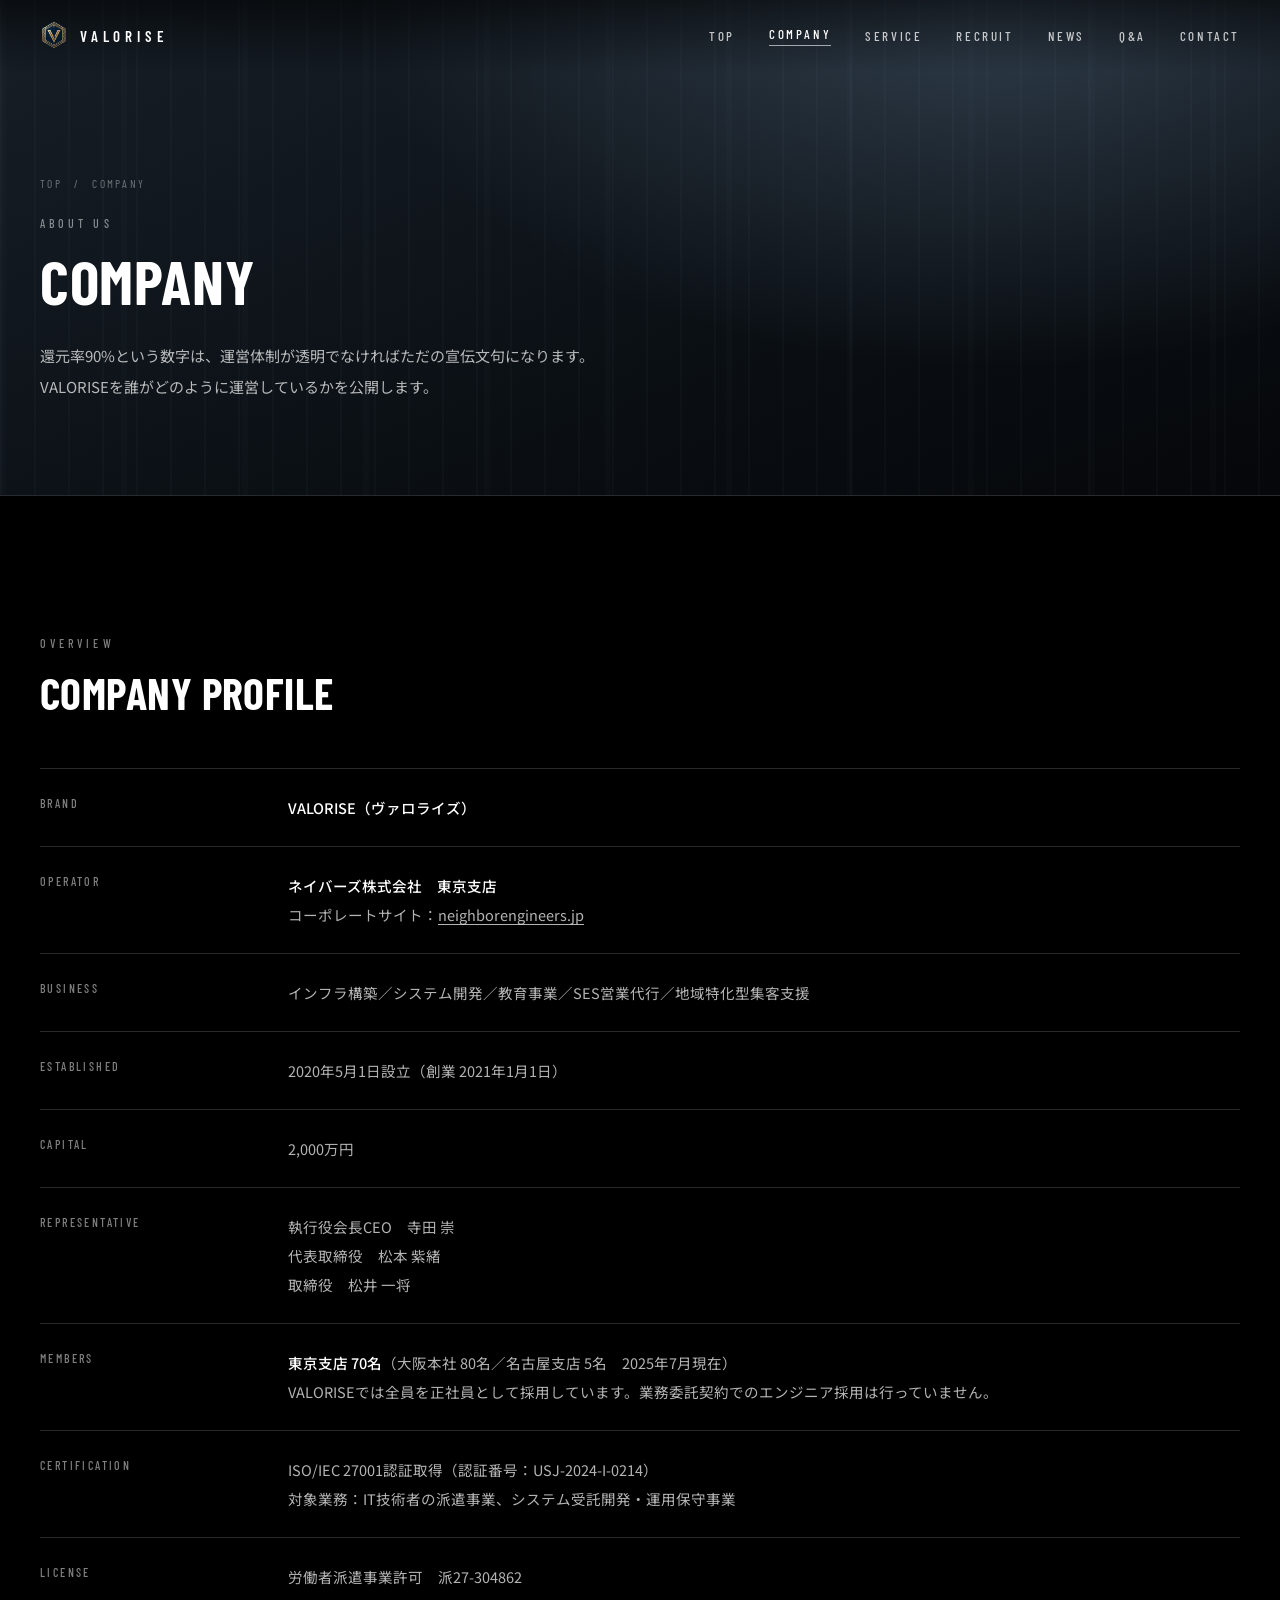
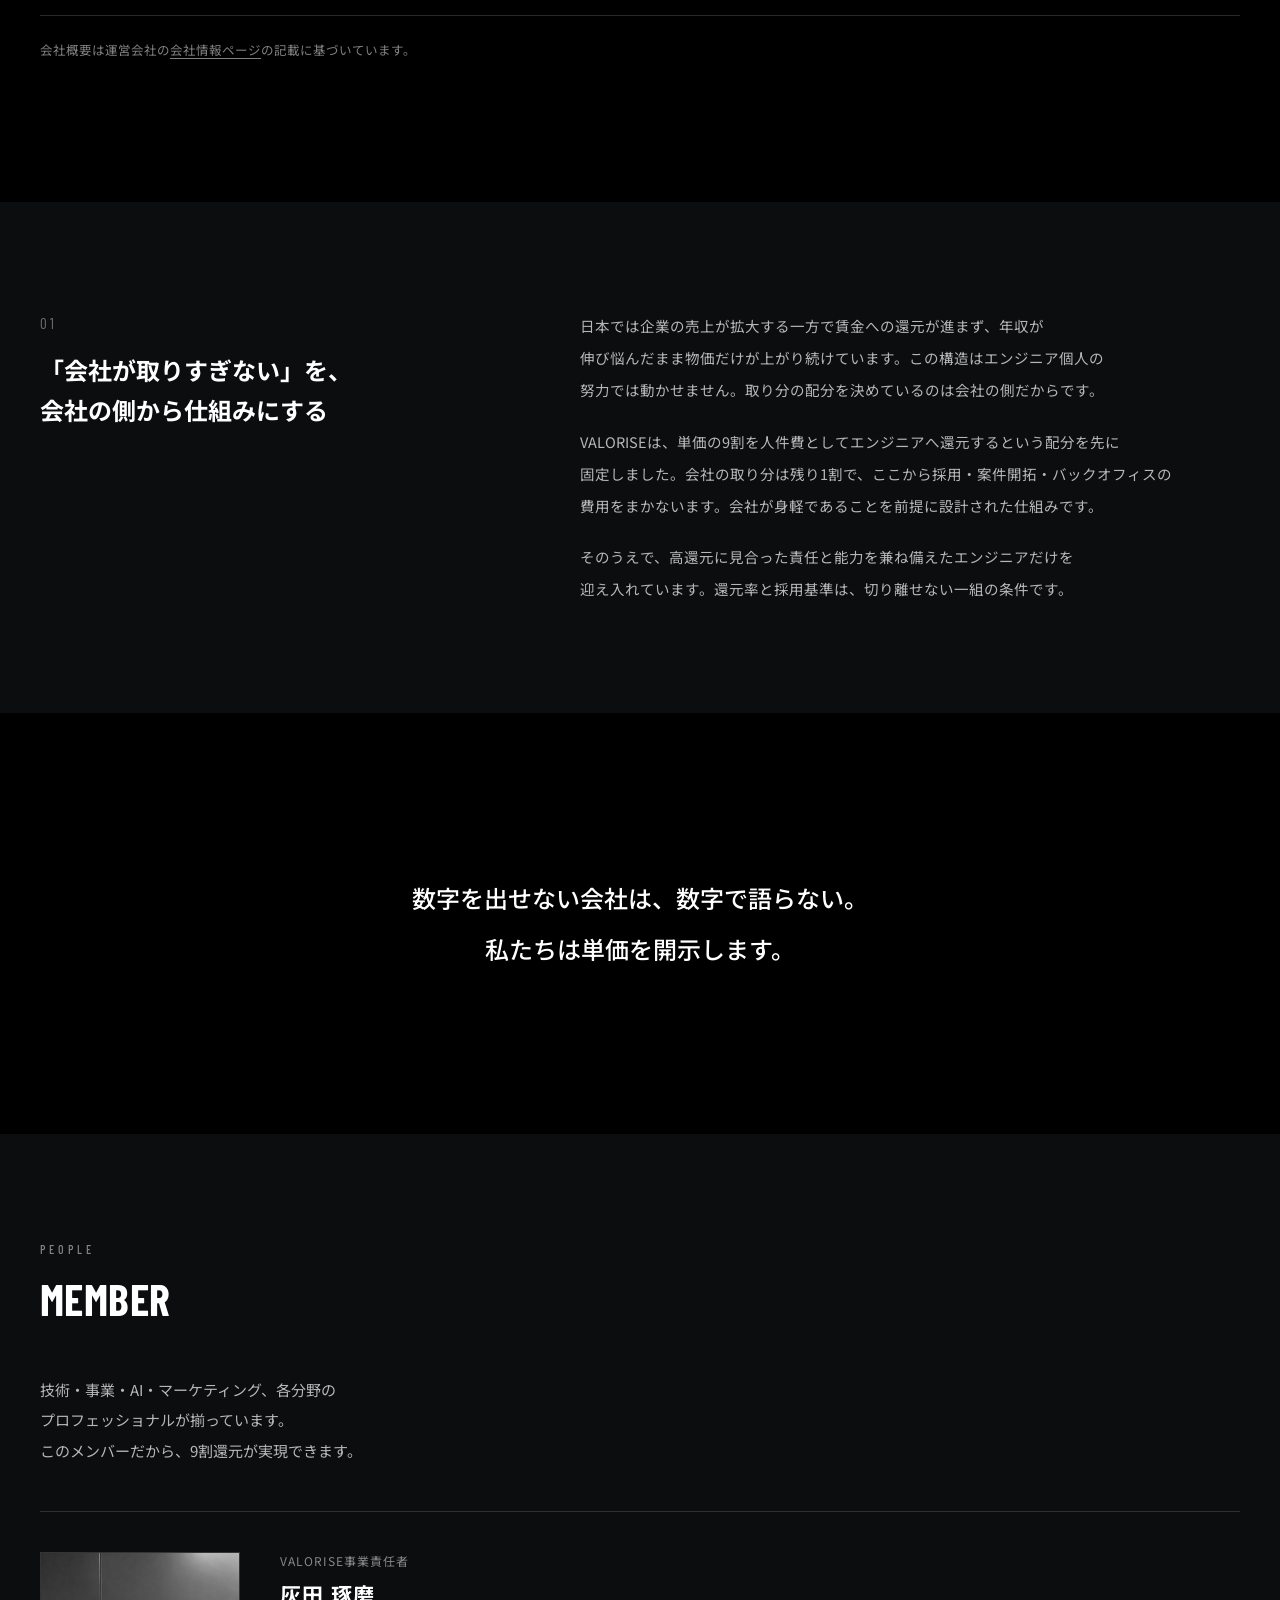
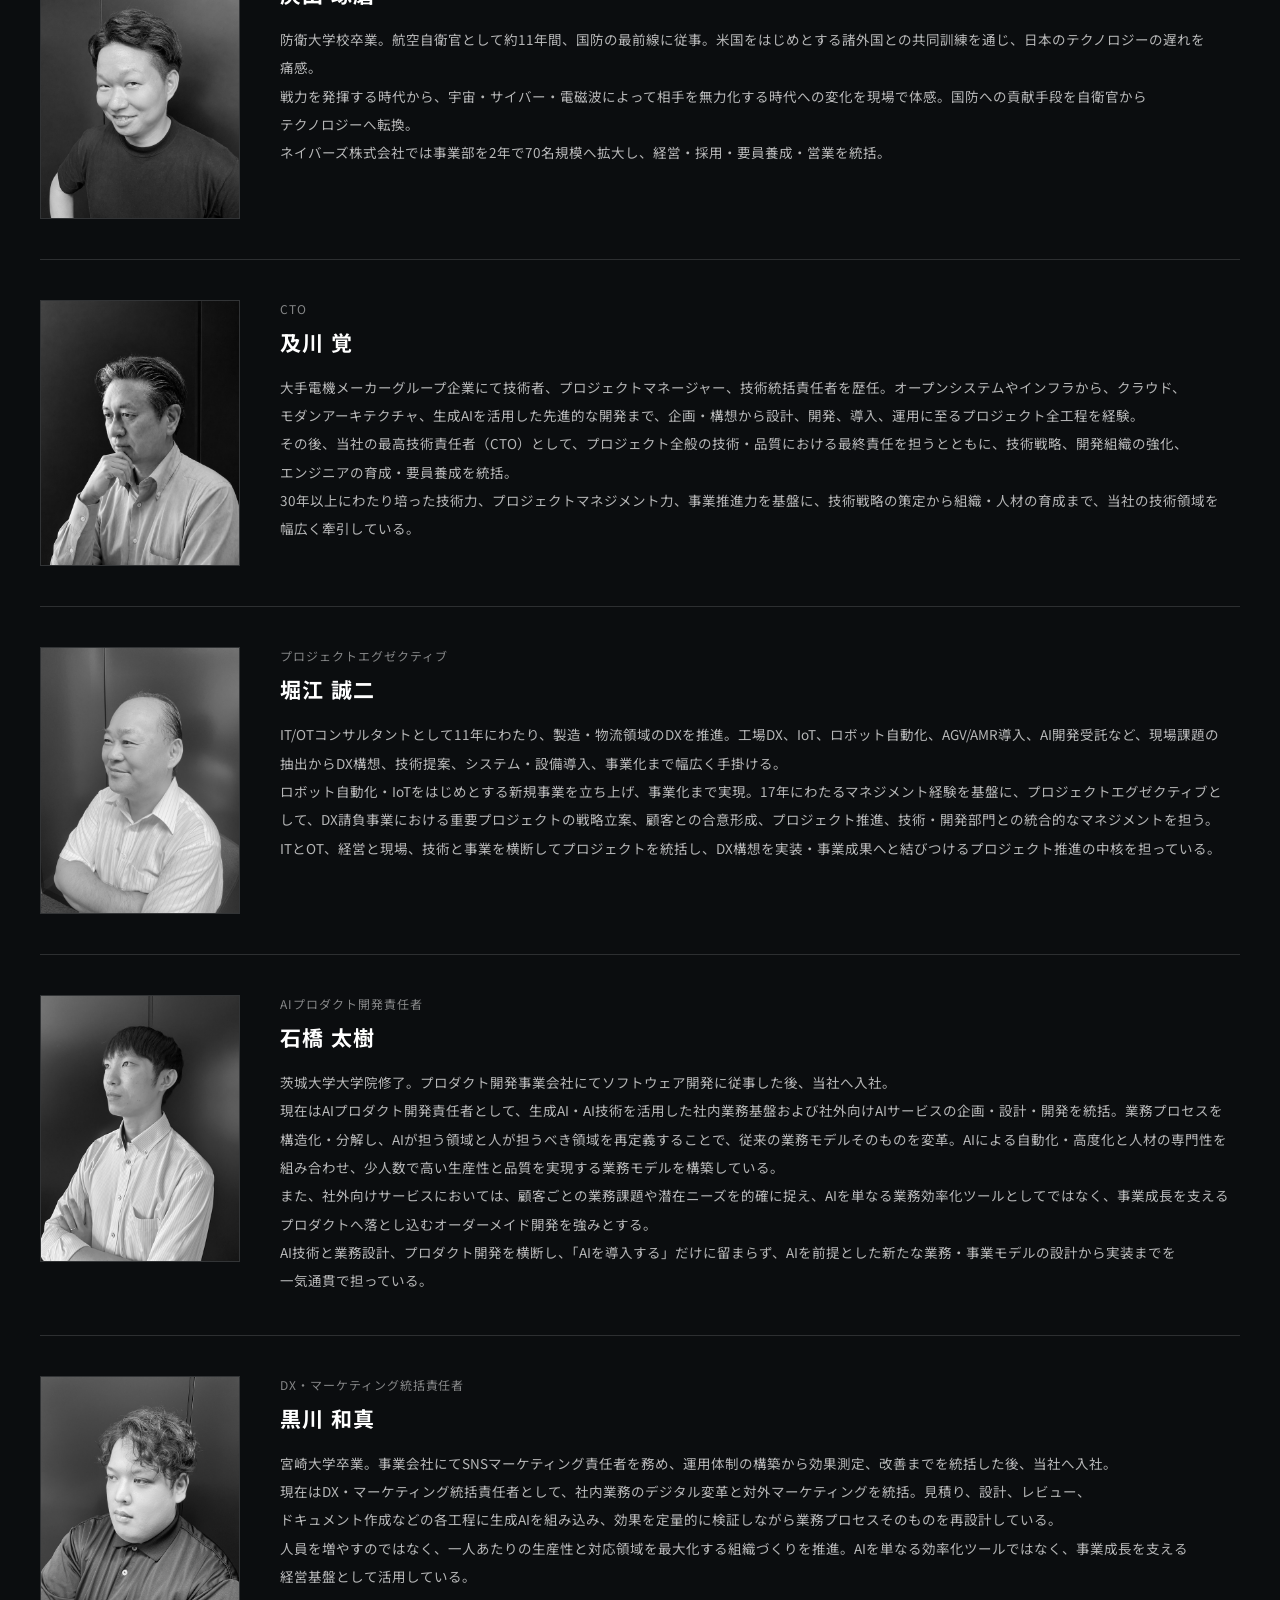
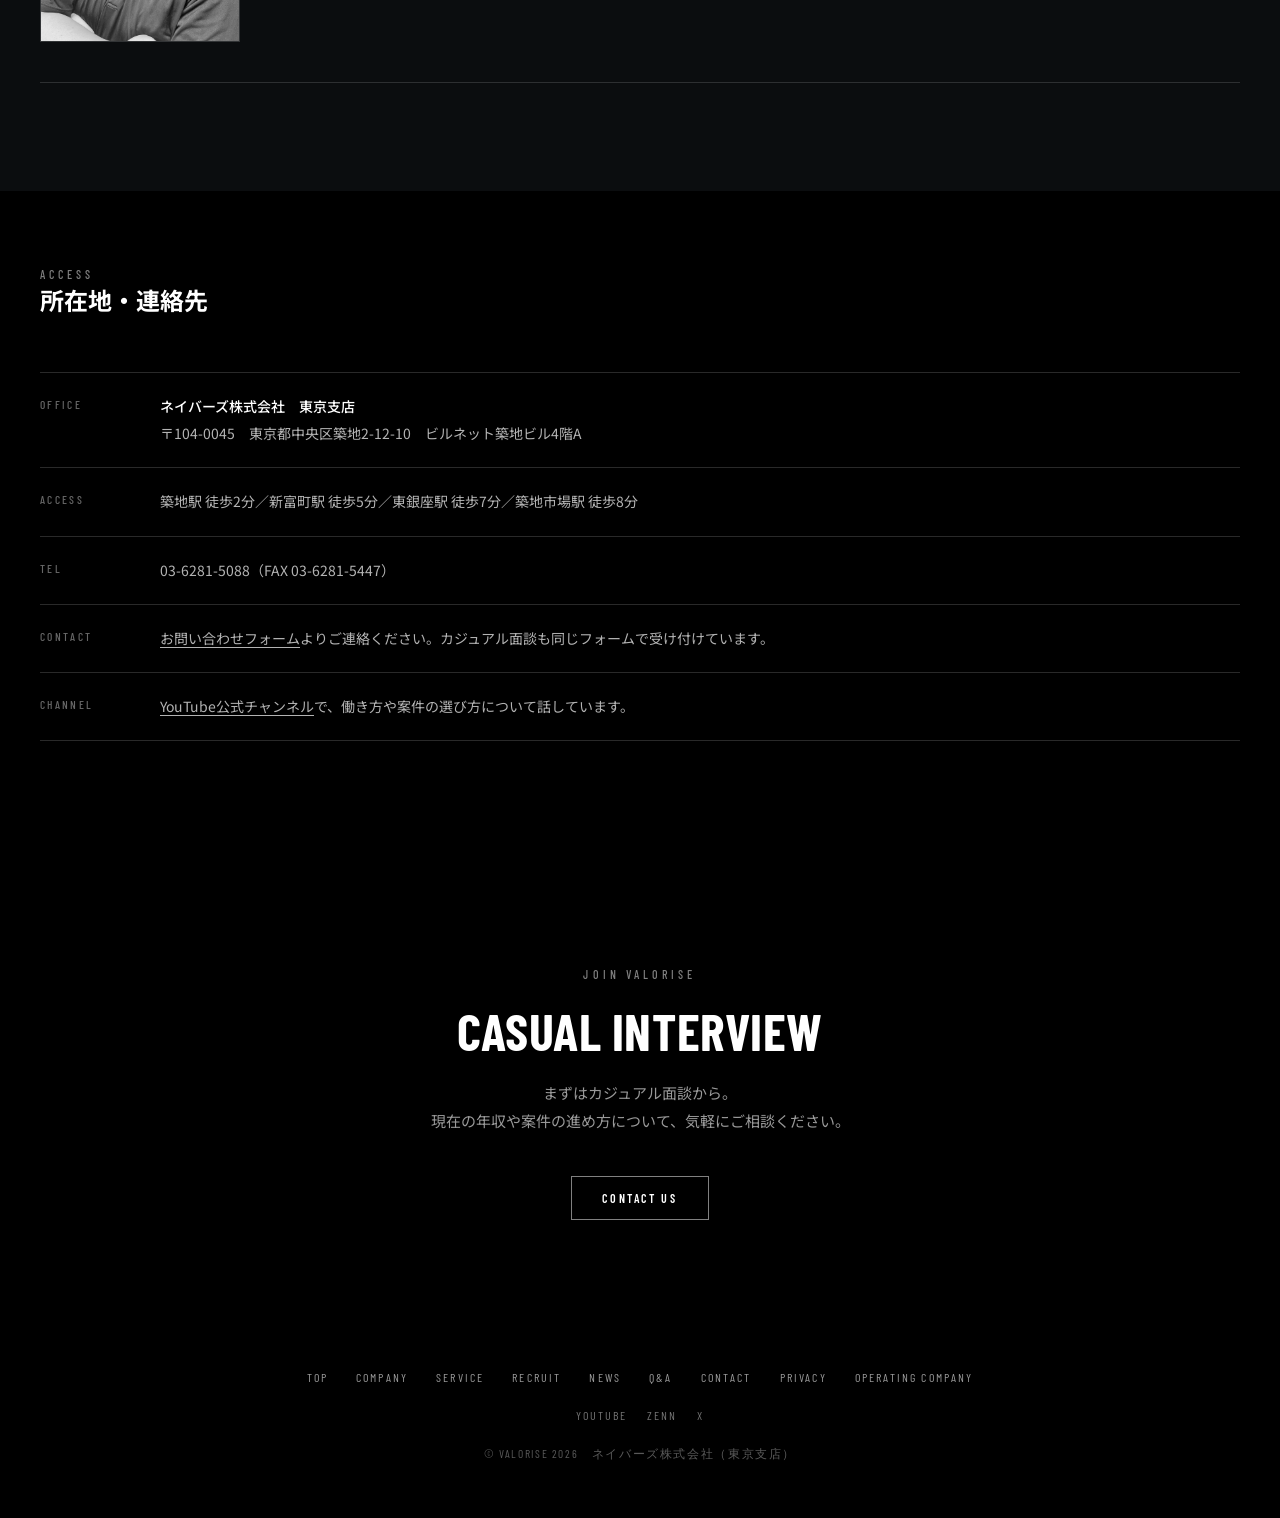
==== commit 2ac692db: "Add files via upload" ====
--- a/company.html
+++ b/company.html
@@ -18,14 +18,26 @@
 <link rel="preconnect" href="https://fonts.googleapis.com">
 <link rel="preconnect" href="https://fonts.gstatic.com" crossorigin>
 <link href="https://fonts.googleapis.com/css2?family=Barlow+Condensed:wght@500;600;700&family=Noto+Sans+JP:wght@400;500;700&display=swap" rel="stylesheet">
-<link rel="stylesheet" href="style.css">
+<link rel="stylesheet" href="style.css?v=202609031839">
+
+<!-- Google tag (gtag.js) — Google広告 AW-18407467999 -->
+<script async src="https://www.googletagmanager.com/gtag/js?id=AW-18407467999"></script>
+<script>
+  window.dataLayer = window.dataLayer || [];
+  function gtag(){dataLayer.push(arguments);}
+  gtag('js', new Date());
+  gtag('config', 'AW-18407467999');
+</script>
 </head>
 <body>
 
 <a class="skip-link" href="#main">本文へスキップ</a>
 
 <header class="site-header">
-  <a class="logo" href="index.html">VALORISE</a>
+  <a class="logo" href="index.html">
+    <img class="logo__mark" src="assets/logo-mark.png" alt="" width="96" height="96" decoding="async" fetchpriority="high">
+    <span>VALORISE</span>
+  </a>
   <nav class="global-nav">
     <a href="index.html">TOP</a>
     <a href="company.html" aria-current="page">COMPANY</a>
@@ -245,6 +257,6 @@
   <p class="copyright">© VALORISE 2026　ネイバーズ株式会社（東京支店）</p>
 </footer>
 
-<script src="script.js"></script>
+<script src="script.js?v=202609031839"></script>
 </body>
 </html>
--- a/style.css
+++ b/style.css
@@ -214,12 +214,26 @@
   background: linear-gradient(180deg, rgba(0, 0, 0, .55), rgba(0, 0, 0, 0));
 }
 
+/* エンブレム＋文字ロゴ。エンブレムは六角形の内側が濃紺で塗られているため、
+   黒背景の上では紺の面と金の線がそのまま出る。透過PNGなので余白は出ない。 */
 .logo {
+  display: inline-flex;
+  align-items: center;
+  gap: 12px;
   font-family: var(--font-en);
   font-size: 15px;
   font-weight: 600;
   letter-spacing: .32em;
 }
+.logo__mark {
+  width: 28px;
+  height: 28px;
+  /* 文字の見た目の重心と揃える。エンブレム下端の余白ぶんだけ上げている */
+  margin-top: -1px;
+}
+/* ロゴ全体にホバー色が乗ると金が濁るので、文字だけ色を変える */
+.logo:hover { color: inherit; }
+.logo:hover span { color: #9aa0a6; }
 
 .global-nav {
   display: flex;
@@ -1233,6 +1247,20 @@
   line-height: 1.7;
 }
 .legal h2:first-child { margin-top: 0; }
+/* 条文の中の小見出し。h2 より一段弱くして、階層が分かるようにする */
+.legal h3 {
+  margin-top: 30px;
+  font-size: 14px;
+  font-weight: 700;
+  line-height: 1.8;
+  color: var(--text-70);
+}
+.legal a {
+  text-decoration: underline;
+  text-underline-offset: 3px;
+  text-decoration-color: rgba(255, 255, 255, .35);
+}
+.legal a:hover { color: #fff; text-decoration-color: #fff; }
 .legal p,
 .legal li {
   margin-top: 16px;
@@ -1336,6 +1364,8 @@
   .minor { grid-template-columns: 1fr; gap: 30px; }
   .new-service { padding: 28px 24px 30px; }
   .page-head__body { padding-top: 148px; padding-bottom: 68px; }
+  .logo { gap: 9px; }
+  .logo__mark { width: 24px; height: 24px; }
   .video-head { flex-direction: column; align-items: flex-start; gap: 16px; }
   .video-head__note { text-align: left; }
   .video__link { grid-template-columns: 52px 1fr; gap: 18px; padding: 26px 0; }
